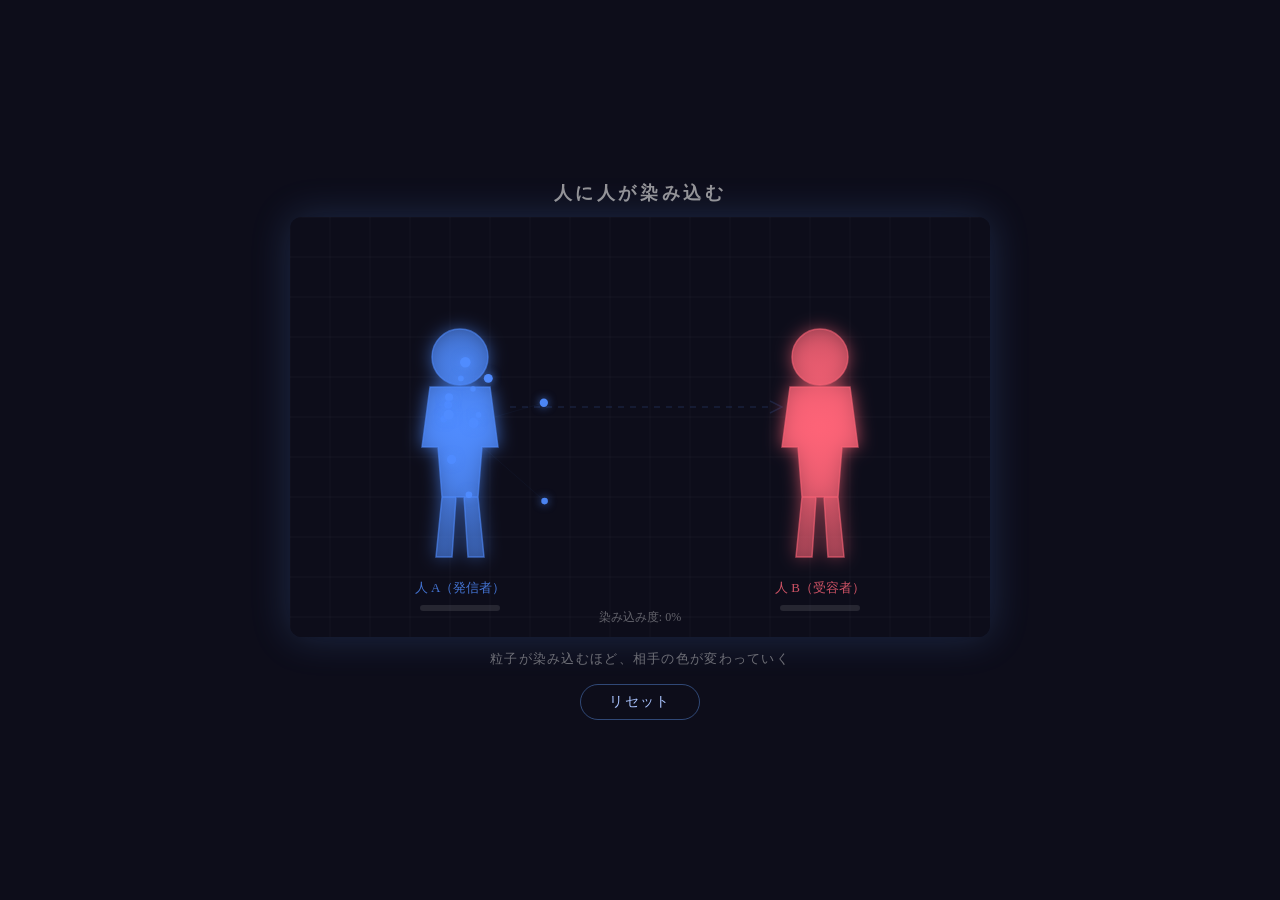
==== shimikomi/index.html @ 774cb687 "Add initial HTML structure and canvas for visualization" ====
<!DOCTYPE html>
<html lang="ja">
<head>
  <meta charset="UTF-8" />
  <meta name="viewport" content="width=device-width, initial-scale=1.0" />
  <title>人に人が染み込む / Human Seeping Into Human</title>
  <style>
    * { margin: 0; padding: 0; box-sizing: border-box; }
    body {
      background: #0d0d1a;
      display: flex;
      flex-direction: column;
      align-items: center;
      justify-content: center;
      min-height: 100vh;
      font-family: 'Segoe UI', sans-serif;
      color: #ccc;
    }
    h1 {
      font-size: 1.1rem;
      letter-spacing: 0.2em;
      margin-bottom: 12px;
      opacity: 0.7;
    }
    canvas {
      border-radius: 12px;
      box-shadow: 0 0 40px rgba(100, 160, 255, 0.2);
    }
    #info {
      margin-top: 14px;
      font-size: 0.8rem;
      opacity: 0.5;
      letter-spacing: 0.1em;
    }
    #resetBtn {
      margin-top: 16px;
      padding: 8px 28px;
      background: transparent;
      border: 1px solid rgba(100,160,255,0.4);
      color: #aac4ff;
      border-radius: 20px;
      cursor: pointer;
      font-size: 0.85rem;
      letter-spacing: 0.1em;
      transition: background 0.3s;
    }
    #resetBtn:hover { background: rgba(100,160,255,0.15); }
  </style>
</head>
<body>
  <h1>人に人が染み込む</h1>
  <canvas id="canvas"></canvas>
  <div id="info">粒子が染み込むほど、相手の色が変わっていく</div>
  <button id="resetBtn">リセット</button>

  <script>
    // =============================================
    // MIT License
    // Copyright (c) 2026 Human-Seeping Visualization
    // =============================================

    const canvas = document.getElementById('canvas');
    const ctx = canvas.getContext('2d');

    // ---- キャンバスサイズ ----
    const W = 700, H = 420;
    canvas.width = W;
    canvas.height = H;

    // ---- 色設定 ----
    const COLOR_A = { r: 80,  g: 140, b: 255 }; // 人Aの色（青）
    const COLOR_B = { r: 255, g: 100, b: 120 }; // 人Bの色（赤）

    // ---- 人物シルエット定義（SVGパスをCanvas描画用に変換） ----
    // 簡略化した人型を描く関数
    function drawHumanPath(ctx, cx, cy, scale) {
      ctx.save();
      ctx.translate(cx, cy);
      ctx.scale(scale, scale);
      // 頭
      ctx.beginPath();
      ctx.arc(0, -90, 28, 0, Math.PI * 2);
      ctx.closePath();
      // 胴体
      ctx.moveTo(-30, -60);
      ctx.lineTo(-38, 0);
      ctx.lineTo(-22, 0);
      ctx.lineTo(-18, 50);
      ctx.lineTo(18, 50);
      ctx.lineTo(22, 0);
      ctx.lineTo(38, 0);
      ctx.lineTo(30, -60);
      ctx.closePath();
      // 左足
      ctx.moveTo(-18, 50);
      ctx.lineTo(-24, 110);
      ctx.lineTo(-8, 110);
      ctx.lineTo(-4, 50);
      ctx.closePath();
      // 右足
      ctx.moveTo(4, 50);
      ctx.lineTo(8, 110);
      ctx.lineTo(24, 110);
      ctx.lineTo(18, 50);
      ctx.closePath();
      ctx.restore();
    }

    // ---- 人物オブジェクト ----
    const personA = { x: 170, y: 230, scale: 1.0, color: { ...COLOR_A }, infusion: 0 };
    const personB = { x: 530, y: 230, scale: 1.0, color: { ...COLOR_B }, infusion: 0 };

    // ---- パーティクル ----
    let particles = [];
    const MAX_PARTICLES = 180;
    let absorbedCount = 0;

    // パーティクル生成（人Aの輪郭付近からランダムに放出）
    function spawnParticle() {
      if (particles.length >= MAX_PARTICLES) return;
      // 人Aのシルエット内ランダム点（簡略：楕円近似）
      const angle = Math.random() * Math.PI * 2;
      const rx = 38 * personA.scale;
      const ry = 100 * personA.scale;
      const ox = Math.cos(angle) * rx * (0.3 + Math.random() * 0.7);
      const oy = Math.sin(angle) * ry * (0.3 + Math.random() * 0.7) - 20;

      particles.push({
        x: personA.x + ox,
        y: personA.y + oy,
        vx: 0,
        vy: 0,
        size: 2.5 + Math.random() * 3,
        alpha: 0.9 + Math.random() * 0.1,
        color: { ...personA.color },
        state: 'flying',   // 'flying' | 'seeping' | 'absorbed'
        seepProgress: 0,
        delay: Math.random() * 60,  // フレーム遅延
        wobble: Math.random() * Math.PI * 2,
        wobbleSpeed: 0.04 + Math.random() * 0.04,
        speed: 1.2 + Math.random() * 1.5,
      });
    }

    // ---- 人Bのシルエット内判定（簡略楕円） ----
    function isInsidePersonB(x, y) {
      const dx = x - personB.x;
      const dy = y - (personB.y - 20);
      return (dx * dx) / (42 * 42) + (dy * dy) / (105 * 105) < 1;
    }

    // ---- 色補間 ----
    function lerpColor(c1, c2, t) {
      return {
        r: Math.round(c1.r + (c2.r - c1.r) * t),
        g: Math.round(c1.g + (c2.g - c1.g) * t),
        b: Math.round(c1.b + (c2.b - c1.b) * t),
      };
    }

    function colorStr(c, a = 1) {
      return `rgba(${c.r},${c.g},${c.b},${a})`;
    }

    // ---- 人物描画 ----
    function drawPerson(person, label) {
      ctx.save();

      // グロー（染み込み度合いで強さ変化）
      const glowColor = colorStr(person.color, 0.25 + person.infusion * 0.3);
      ctx.shadowColor = colorStr(person.color, 1);
      ctx.shadowBlur = 18 + person.infusion * 20;

      // シルエット塗り
      const grad = ctx.createRadialGradient(
        person.x, person.y - 20, 5,
        person.x, person.y - 20, 110
      );
      grad.addColorStop(0, colorStr(person.color, 0.9));
      grad.addColorStop(1, colorStr(person.color, 0.5));

      ctx.fillStyle = grad;
      drawHumanPath(ctx, person.x, person.y, person.scale);
      ctx.fill();

      // 輪郭線
      ctx.shadowBlur = 0;
      ctx.strokeStyle = colorStr(person.color, 0.6);
      ctx.lineWidth = 1.5;
      drawHumanPath(ctx, person.x, person.y, person.scale);
      ctx.stroke();

      // ラベル
      ctx.shadowBlur = 0;
      ctx.fillStyle = colorStr(person.color, 0.8);
      ctx.font = '13px Segoe UI';
      ctx.textAlign = 'center';
      ctx.fillText(label, person.x, person.y + 145);

      // 染み込み度バー
      const barW = 80, barH = 6;
      const bx = person.x - barW / 2;
      const by = person.y + 158;
      ctx.fillStyle = 'rgba(255,255,255,0.1)';
      ctx.beginPath();
      ctx.roundRect(bx, by, barW, barH, 3);
      ctx.fill();
      ctx.fillStyle = colorStr(person.color, 0.8);
      ctx.beginPath();
      ctx.roundRect(bx, by, barW * person.infusion, barH, 3);
      ctx.fill();

      ctx.restore();
    }

    // ---- パーティクル描画 ----
    function drawParticles() {
      particles.forEach(p => {
        if (p.state === 'absorbed') return;
        ctx.save();
        ctx.globalAlpha = p.alpha;
        ctx.shadowColor = colorStr(p.color, 0.8);
        ctx.shadowBlur = 8;
        ctx.fillStyle = colorStr(p.color, 1);
        ctx.beginPath();
        ctx.arc(p.x, p.y, p.size, 0, Math.PI * 2);
        ctx.fill();
        ctx.restore();
      });
    }

    // ---- 接続線（人A → 粒子群の軌跡ヒント） ----
    function drawConnectionHint() {
      const flyingParticles = particles.filter(p => p.state === 'flying' && p.delay <= 0);
      if (flyingParticles.length === 0) return;
      ctx.save();
      ctx.strokeStyle = `rgba(${COLOR_A.r},${COLOR_A.g},${COLOR_A.b},0.04)`;
      ctx.lineWidth = 1;
      flyingParticles.forEach(p => {
        ctx.beginPath();
        ctx.moveTo(personA.x, personA.y - 20);
        ctx.lineTo(p.x, p.y);
        ctx.stroke();
      });
      ctx.restore();
    }

    // ---- 染み込みエフェクト（人Bの周囲に波紋） ----
    let ripples = [];
    function addRipple() {
      ripples.push({ x: personB.x, y: personB.y - 20, r: 10, alpha: 0.6 });
    }
    function updateDrawRipples() {
      ripples = ripples.filter(r => r.alpha > 0.01);
      ripples.forEach(r => {
        ctx.save();
        ctx.strokeStyle = colorStr(personA.color, r.alpha);
        ctx.lineWidth = 1.5;
        ctx.beginPath();
        ctx.ellipse(r.x, r.y, r.r * 0.4, r.r, 0, 0, Math.PI * 2);
        ctx.stroke();
        ctx.restore();
        r.r += 2.5;
        r.alpha *= 0.92;
      });
    }

    // ---- 背景グリッド（雰囲気演出） ----
    function drawBackground() {
      ctx.fillStyle = '#0d0d1a';
      ctx.fillRect(0, 0, W, H);

      // 薄いグリッド
      ctx.strokeStyle = 'rgba(255,255,255,0.03)';
      ctx.lineWidth = 1;
      for (let x = 0; x < W; x += 40) {
        ctx.beginPath(); ctx.moveTo(x, 0); ctx.lineTo(x, H); ctx.stroke();
      }
      for (let y = 0; y < H; y += 40) {
        ctx.beginPath(); ctx.moveTo(0, y); ctx.lineTo(W, y); ctx.stroke();
      }

      // 中央の矢印ヒント
      const midX = (personA.x + personB.x) / 2;
      ctx.save();
      ctx.globalAlpha = 0.15;
      ctx.strokeStyle = colorStr(COLOR_A, 1);
      ctx.lineWidth = 1.5;
      ctx.setLineDash([6, 6]);
      ctx.beginPath();
      ctx.moveTo(personA.x + 50, H / 2 - 20);
      ctx.lineTo(personB.x - 50, H / 2 - 20);
      ctx.stroke();
      // 矢頭
      ctx.setLineDash([]);
      ctx.beginPath();
      ctx.moveTo(personB.x - 50, H / 2 - 26);
      ctx.lineTo(personB.x - 38, H / 2 - 20);
      ctx.lineTo(personB.x - 50, H / 2 - 14);
      ctx.stroke();
      ctx.restore();
    }

    // ---- タイトル・進捗テキスト ----
    function drawUI() {
      const pct = Math.round(personB.infusion * 100);
      ctx.save();
      ctx.fillStyle = 'rgba(255,255,255,0.35)';
      ctx.font = '12px Segoe UI';
      ctx.textAlign = 'center';
      ctx.fillText(`染み込み度: ${pct}%`, W / 2, H - 16);
      ctx.restore();
    }

    // ---- メインループ ----
    let frame = 0;
    function update() {
      frame++;

      // パーティクル生成（一定間隔）
      if (frame % 4 === 0 && absorbedCount < MAX_PARTICLES) {
        spawnParticle();
      }

      particles.forEach(p => {
        if (p.delay > 0) { p.delay--; return; }
        if (p.state === 'absorbed') return;

        if (p.state === 'flying') {
          // 人Bへ向かうベクトル
          const tx = personB.x + (Math.random() - 0.5) * 30;
          const ty = (personB.y - 20) + (Math.random() - 0.5) * 80;
          const dx = tx - p.x;
          const dy = ty - p.y;
          const dist = Math.sqrt(dx * dx + dy * dy);

          // ふわふわ揺れ
          p.wobble += p.wobbleSpeed;
          const wobbleX = Math.sin(p.wobble) * 1.5;
          const wobbleY = Math.cos(p.wobble * 0.7) * 1.0;

          p.vx += (dx / dist) * 0.18 + wobbleX * 0.05;
          p.vy += (dy / dist) * 0.18 + wobbleY * 0.05;

          // 速度制限
          const speed = Math.sqrt(p.vx * p.vx + p.vy * p.vy);
          if (speed > p.speed) {
            p.vx = (p.vx / speed) * p.speed;
            p.vy = (p.vy / speed) * p.speed;
          }

          p.x += p.vx;
          p.y += p.vy;

          // 人Bに到達したら染み込み開始
          if (isInsidePersonB(p.x, p.y)) {
            p.state = 'seeping';
            addRipple();
          }
        }

        if (p.state === 'seeping') {
          // 人Bの中心に向かって収縮
          const cx = personB.x;
          const cy = personB.y - 20;
          p.x += (cx - p.x) * 0.08;
          p.y += (cy - p.y) * 0.08;
          p.size *= 0.93;
          p.alpha *= 0.95;
          p.seepProgress += 0.04;

          if (p.seepProgress >= 1 || p.size < 0.3) {
            p.state = 'absorbed';
            absorbedCount++;
            // 人Bの色を人Aの色に近づける
            const t = Math.min(absorbedCount / MAX_PARTICLES, 1);
            personB.color = lerpColor(COLOR_B, COLOR_A, t * 0.85);
            personB.infusion = t;
          }
        }
      });

      // 吸収済みパーティクルを定期的に除去
      if (frame % 120 === 0) {
        particles = particles.filter(p => p.state !== 'absorbed');
      }
    }

    function draw() {
      drawBackground();
      drawConnectionHint();
      updateDrawRipples();
      drawPerson(personA, '人 A（発信者）');
      drawPerson(personB, '人 B（受容者）');
      drawParticles();
      drawUI();
    }

    function loop() {
      update();
      draw();
      requestAnimationFrame(loop);
    }

    // ---- リセット ----
    document.getElementById('resetBtn').addEventListener('click', () => {
      particles = [];
      absorbedCount = 0;
      frame = 0;
      personB.color = { ...COLOR_B };
      personB.infusion = 0;
      ripples = [];
    });

    loop();
  </script>
</body>
</html>
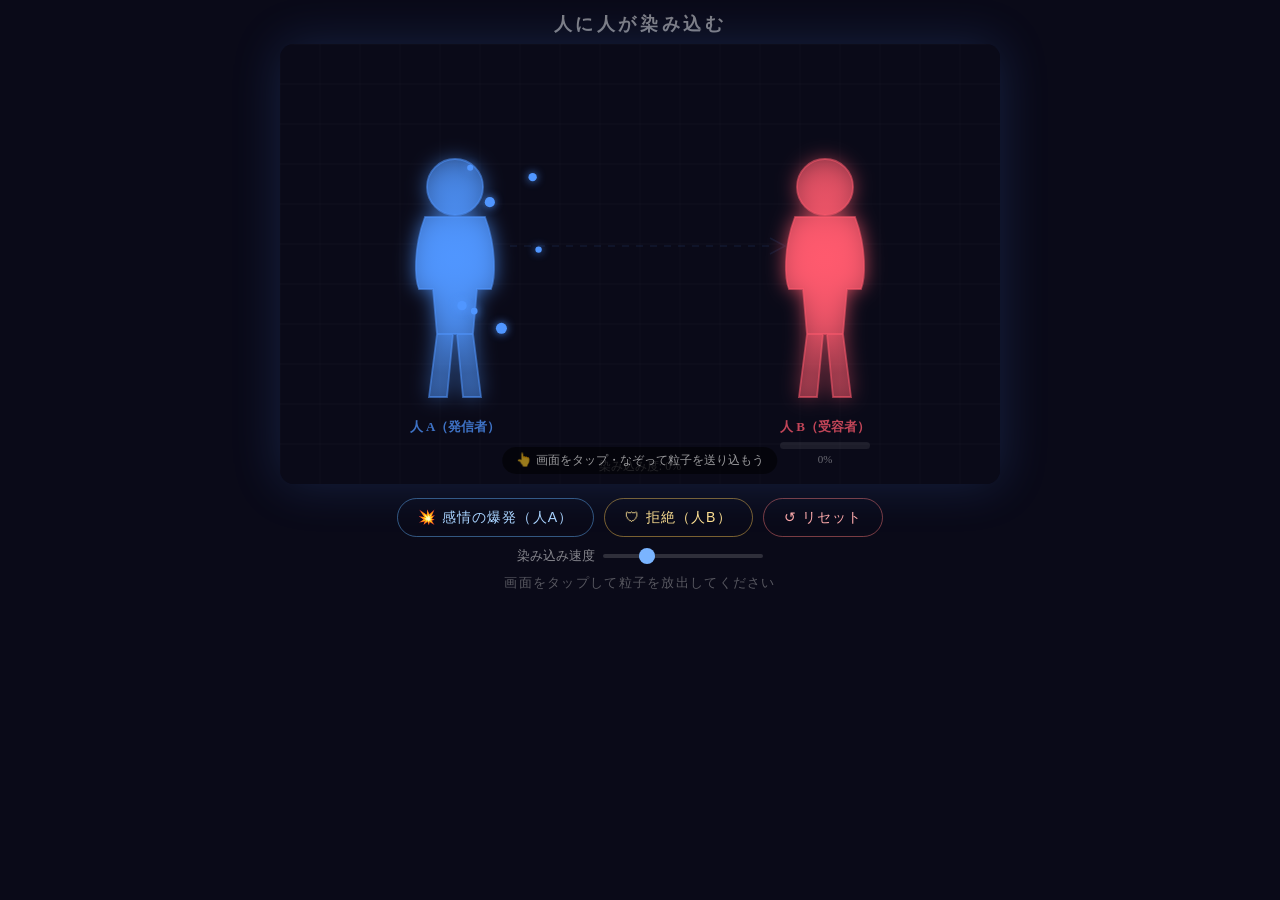
==== commit a76aadb6: "Update index.html" ====
--- a/shimikomi/index.html
+++ b/shimikomi/index.html
@@ -2,417 +2,752 @@
 <html lang="ja">
 <head>
   <meta charset="UTF-8" />
-  <meta name="viewport" content="width=device-width, initial-scale=1.0" />
-  <title>人に人が染み込む / Human Seeping Into Human</title>
+  <meta name="viewport" content="width=device-width, initial-scale=1.0, user-scalable=no" />
+  <title>人に人が染み込む / Human Seeping</title>
   <style>
-    * { margin: 0; padding: 0; box-sizing: border-box; }
+    *, *::before, *::after { margin: 0; padding: 0; box-sizing: border-box; }
+
     body {
-      background: #0d0d1a;
+      background: #0a0a18;
       display: flex;
       flex-direction: column;
       align-items: center;
+      justify-content: flex-start;
+      min-height: 100dvh;
+      font-family: 'Segoe UI', 'Helvetica Neue', sans-serif;
+      color: #ccc;
+      overflow-x: hidden;
+      padding: 12px 8px 24px;
+      touch-action: none;
+    }
+
+    h1 {
+      font-size: clamp(0.85rem, 3vw, 1.1rem);
+      letter-spacing: 0.2em;
+      margin-bottom: 8px;
+      opacity: 0.6;
+    }
+
+    #canvas-wrap {
+      position: relative;
+      width: 100%;
+      max-width: 720px;
+    }
+
+    canvas {
+      display: block;
+      width: 100%;
+      height: auto;
+      border-radius: 14px;
+      box-shadow: 0 0 50px rgba(80, 140, 255, 0.18);
+      cursor: crosshair;
+      touch-action: none;
+    }
+
+    /* ヒントオーバーレイ */
+    #hint {
+      position: absolute;
+      bottom: 10px;
+      left: 50%;
+      transform: translateX(-50%);
+      background: rgba(0,0,0,0.55);
+      color: rgba(255,255,255,0.6);
+      font-size: clamp(0.65rem, 2.2vw, 0.78rem);
+      padding: 5px 14px;
+      border-radius: 20px;
+      pointer-events: none;
+      white-space: nowrap;
+      transition: opacity 0.5s;
+    }
+
+    /* コントロールパネル */
+    #controls {
+      width: 100%;
+      max-width: 720px;
+      margin-top: 14px;
+      display: flex;
+      flex-wrap: wrap;
+      gap: 10px;
       justify-content: center;
-      min-height: 100vh;
-      font-family: 'Segoe UI', sans-serif;
-      color: #ccc;
-    }
-    h1 {
-      font-size: 1.1rem;
-      letter-spacing: 0.2em;
-      margin-bottom: 12px;
-      opacity: 0.7;
-    }
-    canvas {
-      border-radius: 12px;
-      box-shadow: 0 0 40px rgba(100, 160, 255, 0.2);
-    }
-    #info {
-      margin-top: 14px;
-      font-size: 0.8rem;
-      opacity: 0.5;
+      align-items: center;
+    }
+
+    .btn {
+      padding: 9px 20px;
+      background: transparent;
+      border-radius: 22px;
+      cursor: pointer;
+      font-size: clamp(0.75rem, 2.5vw, 0.88rem);
+      letter-spacing: 0.08em;
+      transition: background 0.25s, transform 0.1s;
+      user-select: none;
+      -webkit-tap-highlight-color: transparent;
+    }
+    .btn:active { transform: scale(0.95); }
+
+    #btnReset {
+      border: 1px solid rgba(255,120,120,0.45);
+      color: #ffaaaa;
+    }
+    #btnReset:hover { background: rgba(255,100,100,0.15); }
+
+    #btnBurst {
+      border: 1px solid rgba(100,180,255,0.45);
+      color: #aad4ff;
+    }
+    #btnBurst:hover { background: rgba(100,160,255,0.15); }
+
+    #btnRepel {
+      border: 1px solid rgba(255,200,80,0.45);
+      color: #ffe090;
+    }
+    #btnRepel:hover { background: rgba(255,200,80,0.12); }
+
+    /* 染み込み度スライダー */
+    .slider-wrap {
+      display: flex;
+      align-items: center;
+      gap: 8px;
+      font-size: clamp(0.72rem, 2.3vw, 0.82rem);
+      color: rgba(255,255,255,0.5);
+    }
+    input[type=range] {
+      -webkit-appearance: none;
+      width: clamp(100px, 28vw, 160px);
+      height: 4px;
+      border-radius: 2px;
+      background: rgba(255,255,255,0.15);
+      outline: none;
+    }
+    input[type=range]::-webkit-slider-thumb {
+      -webkit-appearance: none;
+      width: 16px; height: 16px;
+      border-radius: 50%;
+      background: #7ab4ff;
+      cursor: pointer;
+    }
+
+    #statusText {
+      margin-top: 10px;
+      font-size: clamp(0.7rem, 2.2vw, 0.8rem);
+      opacity: 0.4;
       letter-spacing: 0.1em;
-    }
-    #resetBtn {
-      margin-top: 16px;
-      padding: 8px 28px;
-      background: transparent;
-      border: 1px solid rgba(100,160,255,0.4);
-      color: #aac4ff;
-      border-radius: 20px;
-      cursor: pointer;
-      font-size: 0.85rem;
-      letter-spacing: 0.1em;
-      transition: background 0.3s;
-    }
-    #resetBtn:hover { background: rgba(100,160,255,0.15); }
+      min-height: 1.2em;
+    }
   </style>
 </head>
 <body>
-  <h1>人に人が染み込む</h1>
+
+<h1>人に人が染み込む</h1>
+
+<div id="canvas-wrap">
   <canvas id="canvas"></canvas>
-  <div id="info">粒子が染み込むほど、相手の色が変わっていく</div>
-  <button id="resetBtn">リセット</button>
-
-  <script>
-    // =============================================
-    // MIT License
-    // Copyright (c) 2026 Human-Seeping Visualization
-    // =============================================
-
-    const canvas = document.getElementById('canvas');
-    const ctx = canvas.getContext('2d');
-
-    // ---- キャンバスサイズ ----
-    const W = 700, H = 420;
-    canvas.width = W;
-    canvas.height = H;
-
-    // ---- 色設定 ----
-    const COLOR_A = { r: 80,  g: 140, b: 255 }; // 人Aの色（青）
-    const COLOR_B = { r: 255, g: 100, b: 120 }; // 人Bの色（赤）
-
-    // ---- 人物シルエット定義（SVGパスをCanvas描画用に変換） ----
-    // 簡略化した人型を描く関数
-    function drawHumanPath(ctx, cx, cy, scale) {
-      ctx.save();
-      ctx.translate(cx, cy);
-      ctx.scale(scale, scale);
-      // 頭
-      ctx.beginPath();
-      ctx.arc(0, -90, 28, 0, Math.PI * 2);
-      ctx.closePath();
-      // 胴体
-      ctx.moveTo(-30, -60);
-      ctx.lineTo(-38, 0);
-      ctx.lineTo(-22, 0);
-      ctx.lineTo(-18, 50);
-      ctx.lineTo(18, 50);
-      ctx.lineTo(22, 0);
-      ctx.lineTo(38, 0);
-      ctx.lineTo(30, -60);
-      ctx.closePath();
-      // 左足
-      ctx.moveTo(-18, 50);
-      ctx.lineTo(-24, 110);
-      ctx.lineTo(-8, 110);
-      ctx.lineTo(-4, 50);
-      ctx.closePath();
-      // 右足
-      ctx.moveTo(4, 50);
-      ctx.lineTo(8, 110);
-      ctx.lineTo(24, 110);
-      ctx.lineTo(18, 50);
-      ctx.closePath();
-      ctx.restore();
-    }
-
-    // ---- 人物オブジェクト ----
-    const personA = { x: 170, y: 230, scale: 1.0, color: { ...COLOR_A }, infusion: 0 };
-    const personB = { x: 530, y: 230, scale: 1.0, color: { ...COLOR_B }, infusion: 0 };
-
-    // ---- パーティクル ----
-    let particles = [];
-    const MAX_PARTICLES = 180;
-    let absorbedCount = 0;
-
-    // パーティクル生成（人Aの輪郭付近からランダムに放出）
-    function spawnParticle() {
-      if (particles.length >= MAX_PARTICLES) return;
-      // 人Aのシルエット内ランダム点（簡略：楕円近似）
-      const angle = Math.random() * Math.PI * 2;
-      const rx = 38 * personA.scale;
-      const ry = 100 * personA.scale;
-      const ox = Math.cos(angle) * rx * (0.3 + Math.random() * 0.7);
-      const oy = Math.sin(angle) * ry * (0.3 + Math.random() * 0.7) - 20;
-
-      particles.push({
-        x: personA.x + ox,
-        y: personA.y + oy,
-        vx: 0,
-        vy: 0,
-        size: 2.5 + Math.random() * 3,
-        alpha: 0.9 + Math.random() * 0.1,
-        color: { ...personA.color },
-        state: 'flying',   // 'flying' | 'seeping' | 'absorbed'
-        seepProgress: 0,
-        delay: Math.random() * 60,  // フレーム遅延
-        wobble: Math.random() * Math.PI * 2,
-        wobbleSpeed: 0.04 + Math.random() * 0.04,
-        speed: 1.2 + Math.random() * 1.5,
-      });
-    }
-
-    // ---- 人Bのシルエット内判定（簡略楕円） ----
-    function isInsidePersonB(x, y) {
-      const dx = x - personB.x;
-      const dy = y - (personB.y - 20);
-      return (dx * dx) / (42 * 42) + (dy * dy) / (105 * 105) < 1;
-    }
-
-    // ---- 色補間 ----
-    function lerpColor(c1, c2, t) {
-      return {
-        r: Math.round(c1.r + (c2.r - c1.r) * t),
-        g: Math.round(c1.g + (c2.g - c1.g) * t),
-        b: Math.round(c1.b + (c2.b - c1.b) * t),
-      };
-    }
-
-    function colorStr(c, a = 1) {
-      return `rgba(${c.r},${c.g},${c.b},${a})`;
-    }
-
-    // ---- 人物描画 ----
-    function drawPerson(person, label) {
-      ctx.save();
-
-      // グロー（染み込み度合いで強さ変化）
-      const glowColor = colorStr(person.color, 0.25 + person.infusion * 0.3);
-      ctx.shadowColor = colorStr(person.color, 1);
-      ctx.shadowBlur = 18 + person.infusion * 20;
-
-      // シルエット塗り
-      const grad = ctx.createRadialGradient(
-        person.x, person.y - 20, 5,
-        person.x, person.y - 20, 110
-      );
-      grad.addColorStop(0, colorStr(person.color, 0.9));
-      grad.addColorStop(1, colorStr(person.color, 0.5));
-
-      ctx.fillStyle = grad;
-      drawHumanPath(ctx, person.x, person.y, person.scale);
-      ctx.fill();
-
-      // 輪郭線
-      ctx.shadowBlur = 0;
-      ctx.strokeStyle = colorStr(person.color, 0.6);
-      ctx.lineWidth = 1.5;
-      drawHumanPath(ctx, person.x, person.y, person.scale);
-      ctx.stroke();
-
-      // ラベル
-      ctx.shadowBlur = 0;
-      ctx.fillStyle = colorStr(person.color, 0.8);
-      ctx.font = '13px Segoe UI';
-      ctx.textAlign = 'center';
-      ctx.fillText(label, person.x, person.y + 145);
-
-      // 染み込み度バー
-      const barW = 80, barH = 6;
-      const bx = person.x - barW / 2;
-      const by = person.y + 158;
-      ctx.fillStyle = 'rgba(255,255,255,0.1)';
-      ctx.beginPath();
-      ctx.roundRect(bx, by, barW, barH, 3);
-      ctx.fill();
-      ctx.fillStyle = colorStr(person.color, 0.8);
-      ctx.beginPath();
-      ctx.roundRect(bx, by, barW * person.infusion, barH, 3);
-      ctx.fill();
-
-      ctx.restore();
-    }
-
-    // ---- パーティクル描画 ----
-    function drawParticles() {
-      particles.forEach(p => {
-        if (p.state === 'absorbed') return;
-        ctx.save();
-        ctx.globalAlpha = p.alpha;
-        ctx.shadowColor = colorStr(p.color, 0.8);
-        ctx.shadowBlur = 8;
-        ctx.fillStyle = colorStr(p.color, 1);
-        ctx.beginPath();
-        ctx.arc(p.x, p.y, p.size, 0, Math.PI * 2);
-        ctx.fill();
-        ctx.restore();
-      });
-    }
-
-    // ---- 接続線（人A → 粒子群の軌跡ヒント） ----
-    function drawConnectionHint() {
-      const flyingParticles = particles.filter(p => p.state === 'flying' && p.delay <= 0);
-      if (flyingParticles.length === 0) return;
-      ctx.save();
-      ctx.strokeStyle = `rgba(${COLOR_A.r},${COLOR_A.g},${COLOR_A.b},0.04)`;
-      ctx.lineWidth = 1;
-      flyingParticles.forEach(p => {
-        ctx.beginPath();
-        ctx.moveTo(personA.x, personA.y - 20);
-        ctx.lineTo(p.x, p.y);
-        ctx.stroke();
-      });
-      ctx.restore();
-    }
-
-    // ---- 染み込みエフェクト（人Bの周囲に波紋） ----
-    let ripples = [];
-    function addRipple() {
-      ripples.push({ x: personB.x, y: personB.y - 20, r: 10, alpha: 0.6 });
-    }
-    function updateDrawRipples() {
-      ripples = ripples.filter(r => r.alpha > 0.01);
-      ripples.forEach(r => {
-        ctx.save();
-        ctx.strokeStyle = colorStr(personA.color, r.alpha);
-        ctx.lineWidth = 1.5;
-        ctx.beginPath();
-        ctx.ellipse(r.x, r.y, r.r * 0.4, r.r, 0, 0, Math.PI * 2);
-        ctx.stroke();
-        ctx.restore();
-        r.r += 2.5;
-        r.alpha *= 0.92;
-      });
-    }
-
-    // ---- 背景グリッド（雰囲気演出） ----
-    function drawBackground() {
-      ctx.fillStyle = '#0d0d1a';
-      ctx.fillRect(0, 0, W, H);
-
-      // 薄いグリッド
-      ctx.strokeStyle = 'rgba(255,255,255,0.03)';
-      ctx.lineWidth = 1;
-      for (let x = 0; x < W; x += 40) {
-        ctx.beginPath(); ctx.moveTo(x, 0); ctx.lineTo(x, H); ctx.stroke();
+  <div id="hint">👆 画面をタップ・なぞって粒子を送り込もう</div>
+</div>
+
+<div id="controls">
+  <button class="btn" id="btnBurst">💥 感情の爆発（人A）</button>
+  <button class="btn" id="btnRepel">🛡 拒絶（人B）</button>
+  <button class="btn" id="btnReset">↺ リセット</button>
+  <div class="slider-wrap">
+    <span>染み込み速度</span>
+    <input type="range" id="speedSlider" min="1" max="5" value="2" step="0.5" />
+  </div>
+</div>
+
+<div id="statusText" id="statusText">画面をタップして粒子を放出してください</div>
+
+<script>
+// =============================================
+// MIT License
+// Copyright (c) 2026 Human-Seeping Visualization
+// =============================================
+
+const canvas  = document.getElementById('canvas');
+const ctx     = canvas.getContext('2d');
+const hint    = document.getElementById('hint');
+const statusEl = document.getElementById('statusText');
+
+// ---- 論理サイズ（内部解像度） ----
+const LW = 720, LH = 440;
+canvas.width  = LW;
+canvas.height = LH;
+
+// ---- 色 ----
+const COL_A = { r: 80,  g: 150, b: 255 };
+const COL_B = { r: 255, g: 90,  b: 110 };
+
+// ---- 人物 ----
+const personA = { x: 175, y: 235, color: { ...COL_A }, infusion: 0 };
+const personB = { x: 545, y: 235, color: { ...COL_B }, infusion: 0, repelling: 0 };
+
+// ---- パーティクル ----
+let particles = [];
+let absorbedTotal = 0;
+const MAX_ABSORB = 220;
+
+// ---- 状態 ----
+let speedMult = 2;
+let isPointerDown = false;
+let lastPointerPos = null;
+let ripples = [];
+let repelParticles = [];
+let hintTimer = null;
+
+// =============================================
+// ユーティリティ
+// =============================================
+function lerpColor(c1, c2, t) {
+  t = Math.max(0, Math.min(1, t));
+  return {
+    r: Math.round(c1.r + (c2.r - c1.r) * t),
+    g: Math.round(c1.g + (c2.g - c1.g) * t),
+    b: Math.round(c1.b + (c2.b - c1.b) * t),
+  };
+}
+function cs(c, a = 1) {
+  return `rgba(${c.r},${c.g},${c.b},${a})`;
+}
+function dist(x1, y1, x2, y2) {
+  const dx = x2 - x1, dy = y2 - y1;
+  return Math.sqrt(dx * dx + dy * dy);
+}
+
+// ---- キャンバス座標変換（レスポンシブ対応） ----
+function toLogical(clientX, clientY) {
+  const rect  = canvas.getBoundingClientRect();
+  const scaleX = LW / rect.width;
+  const scaleY = LH / rect.height;
+  return {
+    x: (clientX - rect.left) * scaleX,
+    y: (clientY - rect.top)  * scaleY,
+  };
+}
+
+// =============================================
+// 人型パス描画
+// =============================================
+function buildHumanPath(cx, cy, sc = 1) {
+  ctx.save();
+  ctx.translate(cx, cy);
+  ctx.scale(sc, sc);
+  ctx.beginPath();
+  // 頭
+  ctx.arc(0, -92, 28, 0, Math.PI * 2);
+  // 胴体
+  ctx.moveTo(-30, -62);
+  ctx.bezierCurveTo(-42, -30, -40, 0, -36, 10);
+  ctx.lineTo(-22, 10);
+  ctx.lineTo(-18, 55);
+  ctx.lineTo(18, 55);
+  ctx.lineTo(22, 10);
+  ctx.lineTo(36, 10);
+  ctx.bezierCurveTo(40, 0, 42, -30, 30, -62);
+  ctx.closePath();
+  // 左足
+  ctx.moveTo(-18, 55);
+  ctx.lineTo(-26, 118);
+  ctx.lineTo(-8,  118);
+  ctx.lineTo(-2,  55);
+  ctx.closePath();
+  // 右足
+  ctx.moveTo(2,  55);
+  ctx.lineTo(8,  118);
+  ctx.lineTo(26, 118);
+  ctx.lineTo(18, 55);
+  ctx.closePath();
+  ctx.restore();
+}
+
+// ---- 人Bシルエット内判定 ----
+function insideB(x, y) {
+  const dx = x - personB.x;
+  const dy = y - (personB.y - 20);
+  return (dx * dx) / (44 * 44) + (dy * dy) / (108 * 108) < 1;
+}
+// ---- 人Aシルエット内判定 ----
+function insideA(x, y) {
+  const dx = x - personA.x;
+  const dy = y - (personA.y - 20);
+  return (dx * dx) / (44 * 44) + (dy * dy) / (108 * 108) < 1;
+}
+
+// =============================================
+// パーティクル生成
+// =============================================
+function spawnParticle(fromX, fromY, options = {}) {
+  const jitter = options.jitter ?? 18;
+  particles.push({
+    x:    fromX + (Math.random() - 0.5) * jitter,
+    y:    fromY + (Math.random() - 0.5) * jitter,
+    vx:   (Math.random() - 0.5) * 1.2,
+    vy:   (Math.random() - 0.5) * 1.2,
+    size: options.size ?? (2.5 + Math.random() * 3),
+    alpha: 1,
+    color: { ...personA.color },
+    state: 'flying',
+    seepProgress: 0,
+    wobble: Math.random() * Math.PI * 2,
+    wobbleSpeed: 0.03 + Math.random() * 0.04,
+    speed: (options.speed ?? (1.4 + Math.random() * 1.4)) * (speedMult / 2),
+    delay: options.delay ?? 0,
+    targetJitterX: (Math.random() - 0.5) * 50,
+    targetJitterY: (Math.random() - 0.5) * 90,
+  });
+}
+
+// 人Aシルエット内ランダム点から生成
+function spawnFromA(count = 1, options = {}) {
+  for (let i = 0; i < count; i++) {
+    const angle = Math.random() * Math.PI * 2;
+    const rx = 36, ry = 100;
+    const ox = Math.cos(angle) * rx * Math.random();
+    const oy = Math.sin(angle) * ry * Math.random() - 20;
+    spawnParticle(personA.x + ox, personA.y + oy, {
+      ...options,
+      delay: options.delay ?? Math.floor(Math.random() * 30),
+    });
+  }
+}
+
+// 任意座標から生成（タップ・ドラッグ）
+function spawnFromPoint(lx, ly) {
+  spawnParticle(lx, ly, { jitter: 10, speed: 2.0 + Math.random(), delay: 0 });
+}
+
+// =============================================
+// 波紋・拒絶エフェクト
+// =============================================
+function addRipple(x, y, color) {
+  ripples.push({ x, y, r: 8, alpha: 0.7, color });
+}
+
+function triggerRepel() {
+  if (personB.repelling > 0) return;
+  personB.repelling = 60;
+
+  // 染み込み済み粒子を弾き返す演出
+  const repelCount = Math.floor(absorbedTotal * 0.25);
+  for (let i = 0; i < repelCount; i++) {
+    const angle = Math.random() * Math.PI * 2;
+    const r = Math.random() * 40;
+    repelParticles.push({
+      x: personB.x + Math.cos(angle) * r,
+      y: (personB.y - 20) + Math.sin(angle) * r * 0.8,
+      vx: Math.cos(angle) * (3 + Math.random() * 3),
+      vy: Math.sin(angle) * (3 + Math.random() * 3) - 2,
+      size: 2 + Math.random() * 2.5,
+      alpha: 0.9,
+      color: { ...personB.color },
+    });
+  }
+
+  // 染み込み度を少し戻す
+  const rollback = Math.min(personB.infusion, 0.18);
+  personB.infusion = Math.max(0, personB.infusion - rollback);
+  absorbedTotal = Math.floor(absorbedTotal * (1 - rollback));
+  personB.color = lerpColor(COL_B, COL_A, personB.infusion * 0.85);
+
+  updateStatus('🛡 拒絶！ 染み込みが少し戻った...');
+  addRipple(personB.x, personB.y - 20, COL_B);
+}
+
+// =============================================
+// 更新処理
+// =============================================
+let frame = 0;
+
+function updateParticles() {
+  const sp = speedMult / 2;
+
+  particles.forEach(p => {
+    if (p.delay > 0) { p.delay--; return; }
+    if (p.state === 'absorbed') return;
+
+    if (p.state === 'flying') {
+      const tx = personB.x + p.targetJitterX;
+      const ty = (personB.y - 20) + p.targetJitterY;
+      const dx = tx - p.x, dy = ty - p.y;
+      const d  = Math.sqrt(dx * dx + dy * dy) || 1;
+
+      p.wobble += p.wobbleSpeed;
+      const wx = Math.sin(p.wobble) * 1.8;
+      const wy = Math.cos(p.wobble * 0.7) * 1.2;
+
+      p.vx += (dx / d) * 0.22 * sp + wx * 0.04;
+      p.vy += (dy / d) * 0.22 * sp + wy * 0.04;
+
+      const spd = Math.sqrt(p.vx * p.vx + p.vy * p.vy);
+      if (spd > p.speed * sp) {
+        p.vx = (p.vx / spd) * p.speed * sp;
+        p.vy = (p.vy / spd) * p.speed * sp;
       }
-      for (let y = 0; y < H; y += 40) {
-        ctx.beginPath(); ctx.moveTo(0, y); ctx.lineTo(W, y); ctx.stroke();
+
+      p.x += p.vx;
+      p.y += p.vy;
+
+      // 拒絶中は人Bに近づけない
+      if (personB.repelling > 0) {
+        const d2 = dist(p.x, p.y, personB.x, personB.y - 20);
+        if (d2 < 60) {
+          const ax = (p.x - personB.x) / d2;
+          const ay = (p.y - (personB.y - 20)) / d2;
+          p.vx += ax * 2.5;
+          p.vy += ay * 2.5;
+        }
+      } else if (insideB(p.x, p.y)) {
+        p.state = 'seeping';
+        addRipple(p.x, p.y, personA.color);
       }
-
-      // 中央の矢印ヒント
-      const midX = (personA.x + personB.x) / 2;
-      ctx.save();
-      ctx.globalAlpha = 0.15;
-      ctx.strokeStyle = colorStr(COLOR_A, 1);
-      ctx.lineWidth = 1.5;
-      ctx.setLineDash([6, 6]);
-      ctx.beginPath();
-      ctx.moveTo(personA.x + 50, H / 2 - 20);
-      ctx.lineTo(personB.x - 50, H / 2 - 20);
-      ctx.stroke();
-      // 矢頭
-      ctx.setLineDash([]);
-      ctx.beginPath();
-      ctx.moveTo(personB.x - 50, H / 2 - 26);
-      ctx.lineTo(personB.x - 38, H / 2 - 20);
-      ctx.lineTo(personB.x - 50, H / 2 - 14);
-      ctx.stroke();
-      ctx.restore();
-    }
-
-    // ---- タイトル・進捗テキスト ----
-    function drawUI() {
-      const pct = Math.round(personB.infusion * 100);
-      ctx.save();
-      ctx.fillStyle = 'rgba(255,255,255,0.35)';
-      ctx.font = '12px Segoe UI';
-      ctx.textAlign = 'center';
-      ctx.fillText(`染み込み度: ${pct}%`, W / 2, H - 16);
-      ctx.restore();
-    }
-
-    // ---- メインループ ----
-    let frame = 0;
-    function update() {
-      frame++;
-
-      // パーティクル生成（一定間隔）
-      if (frame % 4 === 0 && absorbedCount < MAX_PARTICLES) {
-        spawnParticle();
+    }
+
+    if (p.state === 'seeping') {
+      const cx = personB.x, cy = personB.y - 20;
+      p.x += (cx - p.x) * 0.09 * sp;
+      p.y += (cy - p.y) * 0.09 * sp;
+      p.size  *= 0.92;
+      p.alpha *= 0.94;
+      p.seepProgress += 0.05 * sp;
+
+      if (p.seepProgress >= 1 || p.size < 0.25) {
+        p.state = 'absorbed';
+        absorbedTotal = Math.min(absorbedTotal + 1, MAX_ABSORB);
+        const t = absorbedTotal / MAX_ABSORB;
+        personB.infusion = t;
+        personB.color = lerpColor(COL_B, COL_A, t * 0.85);
+        if (absorbedTotal >= MAX_ABSORB) updateStatus('✨ 完全に染み込んだ...');
       }
-
-      particles.forEach(p => {
-        if (p.delay > 0) { p.delay--; return; }
-        if (p.state === 'absorbed') return;
-
-        if (p.state === 'flying') {
-          // 人Bへ向かうベクトル
-          const tx = personB.x + (Math.random() - 0.5) * 30;
-          const ty = (personB.y - 20) + (Math.random() - 0.5) * 80;
-          const dx = tx - p.x;
-          const dy = ty - p.y;
-          const dist = Math.sqrt(dx * dx + dy * dy);
-
-          // ふわふわ揺れ
-          p.wobble += p.wobbleSpeed;
-          const wobbleX = Math.sin(p.wobble) * 1.5;
-          const wobbleY = Math.cos(p.wobble * 0.7) * 1.0;
-
-          p.vx += (dx / dist) * 0.18 + wobbleX * 0.05;
-          p.vy += (dy / dist) * 0.18 + wobbleY * 0.05;
-
-          // 速度制限
-          const speed = Math.sqrt(p.vx * p.vx + p.vy * p.vy);
-          if (speed > p.speed) {
-            p.vx = (p.vx / speed) * p.speed;
-            p.vy = (p.vy / speed) * p.speed;
-          }
-
-          p.x += p.vx;
-          p.y += p.vy;
-
-          // 人Bに到達したら染み込み開始
-          if (isInsidePersonB(p.x, p.y)) {
-            p.state = 'seeping';
-            addRipple();
-          }
-        }
-
-        if (p.state === 'seeping') {
-          // 人Bの中心に向かって収縮
-          const cx = personB.x;
-          const cy = personB.y - 20;
-          p.x += (cx - p.x) * 0.08;
-          p.y += (cy - p.y) * 0.08;
-          p.size *= 0.93;
-          p.alpha *= 0.95;
-          p.seepProgress += 0.04;
-
-          if (p.seepProgress >= 1 || p.size < 0.3) {
-            p.state = 'absorbed';
-            absorbedCount++;
-            // 人Bの色を人Aの色に近づける
-            const t = Math.min(absorbedCount / MAX_PARTICLES, 1);
-            personB.color = lerpColor(COLOR_B, COLOR_A, t * 0.85);
-            personB.infusion = t;
-          }
-        }
-      });
-
-      // 吸収済みパーティクルを定期的に除去
-      if (frame % 120 === 0) {
-        particles = particles.filter(p => p.state !== 'absorbed');
-      }
-    }
-
-    function draw() {
-      drawBackground();
-      drawConnectionHint();
-      updateDrawRipples();
-      drawPerson(personA, '人 A（発信者）');
-      drawPerson(personB, '人 B（受容者）');
-      drawParticles();
-      drawUI();
-    }
-
-    function loop() {
-      update();
-      draw();
-      requestAnimationFrame(loop);
-    }
-
-    // ---- リセット ----
-    document.getElementById('resetBtn').addEventListener('click', () => {
-      particles = [];
-      absorbedCount = 0;
-      frame = 0;
-      personB.color = { ...COLOR_B };
-      personB.infusion = 0;
-      ripples = [];
-    });
-
-    loop();
-  </script>
+    }
+  });
+
+  // 拒絶パーティクル更新
+  repelParticles = repelParticles.filter(p => p.alpha > 0.02);
+  repelParticles.forEach(p => {
+    p.x += p.vx;
+    p.y += p.vy;
+    p.vy += 0.12;
+    p.alpha *= 0.93;
+    p.size  *= 0.97;
+  });
+
+  // 波紋更新
+  ripples = ripples.filter(r => r.alpha > 0.01);
+  ripples.forEach(r => {
+    r.r     += 2.8;
+    r.alpha *= 0.91;
+  });
+
+  // 拒絶カウントダウン
+  if (personB.repelling > 0) personB.repelling--;
+
+  // 自動生成（間引き）
+  if (frame % 6 === 0 && absorbedTotal < MAX_ABSORB) {
+    spawnFromA(1, { delay: 0 });
+  }
+
+  // 不要パーティクル除去
+  if (frame % 180 === 0) {
+    particles = particles.filter(p => p.state !== 'absorbed');
+  }
+}
+
+// =============================================
+// 描画処理
+// =============================================
+function drawBG() {
+  ctx.fillStyle = '#0a0a18';
+  ctx.fillRect(0, 0, LW, LH);
+
+  // グリッド
+  ctx.strokeStyle = 'rgba(255,255,255,0.025)';
+  ctx.lineWidth = 1;
+  for (let x = 0; x < LW; x += 40) {
+    ctx.beginPath(); ctx.moveTo(x, 0); ctx.lineTo(x, LH); ctx.stroke();
+  }
+  for (let y = 0; y < LH; y += 40) {
+    ctx.beginPath(); ctx.moveTo(0, y); ctx.lineTo(LW, y); ctx.stroke();
+  }
+
+  // 中央の流れ矢印
+  ctx.save();
+  ctx.globalAlpha = 0.1;
+  ctx.strokeStyle = cs(COL_A);
+  ctx.lineWidth = 1.5;
+  ctx.setLineDash([7, 7]);
+  ctx.beginPath();
+  ctx.moveTo(personA.x + 55, LH / 2 - 18);
+  ctx.lineTo(personB.x - 55, LH / 2 - 18);
+  ctx.stroke();
+  ctx.setLineDash([]);
+  ctx.beginPath();
+  ctx.moveTo(personB.x - 55, LH / 2 - 26);
+  ctx.lineTo(personB.x - 40, LH / 2 - 18);
+  ctx.lineTo(personB.x - 55, LH / 2 - 10);
+  ctx.stroke();
+  ctx.restore();
+}
+
+function drawPerson(person, label, isB = false) {
+  ctx.save();
+
+  // 拒絶中の震え
+  let ox = 0;
+  if (isB && person.repelling > 0) {
+    ox = (Math.random() - 0.5) * 5 * (person.repelling / 60);
+  }
+
+  // グロー
+  ctx.shadowColor = cs(person.color, 1);
+  ctx.shadowBlur  = 20 + person.infusion * 25;
+
+  // グラデーション塗り
+  const grad = ctx.createRadialGradient(
+    person.x + ox, person.y - 20, 4,
+    person.x + ox, person.y - 20, 115
+  );
+  grad.addColorStop(0, cs(person.color, 0.95));
+  grad.addColorStop(1, cs(person.color, 0.45));
+  ctx.fillStyle = grad;
+  buildHumanPath(person.x + ox, person.y, 1);
+  ctx.fill();
+
+  // 輪郭
+  ctx.shadowBlur = 0;
+  ctx.strokeStyle = cs(person.color, 0.55);
+  ctx.lineWidth = 1.8;
+  buildHumanPath(person.x + ox, person.y, 1);
+  ctx.stroke();
+
+  // 拒絶シールド
+  if (isB && person.repelling > 0) {
+    const prog = person.repelling / 60;
+    ctx.strokeStyle = cs(COL_B, prog * 0.8);
+    ctx.lineWidth = 3;
+    ctx.shadowColor = cs(COL_B, prog);
+    ctx.shadowBlur = 20;
+    ctx.beginPath();
+    ctx.ellipse(person.x, person.y - 20, 55, 115, 0, 0, Math.PI * 2);
+    ctx.stroke();
+  }
+
+  // ラベル
+  ctx.shadowBlur = 0;
+  ctx.fillStyle = cs(person.color, 0.75);
+  ctx.font = 'bold 13px Segoe UI';
+  ctx.textAlign = 'center';
+  ctx.fillText(label, person.x, person.y + 152);
+
+  // 染み込みバー（人Bのみ）
+  if (isB) {
+    const bw = 90, bh = 7;
+    const bx = person.x - bw / 2;
+    const by = person.y + 163;
+    ctx.fillStyle = 'rgba(255,255,255,0.08)';
+    ctx.beginPath();
+    ctx.roundRect(bx, by, bw, bh, 4);
+    ctx.fill();
+    const barColor = lerpColor(COL_B, COL_A, person.infusion);
+    ctx.fillStyle = cs(barColor, 0.9);
+    ctx.beginPath();
+    ctx.roundRect(bx, by, bw * person.infusion, bh, 4);
+    ctx.fill();
+    ctx.fillStyle = 'rgba(255,255,255,0.4)';
+    ctx.font = '11px Segoe UI';
+    ctx.fillText(`${Math.round(person.infusion * 100)}%`, person.x, by + bh + 14);
+  }
+
+  ctx.restore();
+}
+
+function drawParticles() {
+  // 通常パーティクル
+  particles.forEach(p => {
+    if (p.state === 'absorbed' || p.delay > 0) return;
+    ctx.save();
+    ctx.globalAlpha = p.alpha;
+    ctx.shadowColor = cs(p.color, 0.9);
+    ctx.shadowBlur  = 9;
+    ctx.fillStyle   = cs(p.color, 1);
+    ctx.beginPath();
+    ctx.arc(p.x, p.y, p.size, 0, Math.PI * 2);
+    ctx.fill();
+    ctx.restore();
+  });
+
+  // 拒絶パーティクル
+  repelParticles.forEach(p => {
+    ctx.save();
+    ctx.globalAlpha = p.alpha;
+    ctx.shadowColor = cs(p.color, 0.8);
+    ctx.shadowBlur  = 7;
+    ctx.fillStyle   = cs(p.color, 1);
+    ctx.beginPath();
+    ctx.arc(p.x, p.y, p.size, 0, Math.PI * 2);
+    ctx.fill();
+    ctx.restore();
+  });
+}
+
+function drawRipples() {
+  ripples.forEach(r => {
+    ctx.save();
+    ctx.strokeStyle = cs(r.color, r.alpha);
+    ctx.lineWidth = 1.5;
+    ctx.beginPath();
+    ctx.ellipse(r.x, r.y, r.r * 0.38, r.r, 0, 0, Math.PI * 2);
+    ctx.stroke();
+    ctx.restore();
+  });
+}
+
+function drawPointerTrail() {
+  if (!lastPointerPos) return;
+  ctx.save();
+  ctx.globalAlpha = 0.25;
+  ctx.fillStyle = cs(COL_A, 1);
+  ctx.shadowColor = cs(COL_A, 1);
+  ctx.shadowBlur = 12;
+  ctx.beginPath();
+  ctx.arc(lastPointerPos.x, lastPointerPos.y, 5, 0, Math.PI * 2);
+  ctx.fill();
+  ctx.restore();
+}
+
+function drawUI() {
+  // 染み込み度テキスト（中央下）
+  ctx.save();
+  ctx.fillStyle = 'rgba(255,255,255,0.28)';
+  ctx.font = '12px Segoe UI';
+  ctx.textAlign = 'center';
+  const pct = Math.round(personB.infusion * 100);
+  ctx.fillText(`染み込み度: ${pct}%`, LW / 2, LH - 14);
+  ctx.restore();
+}
+
+// =============================================
+// メインループ
+// =============================================
+function loop() {
+  frame++;
+  updateParticles();
+  drawBG();
+  drawRipples();
+  drawPointerTrail();
+  drawPerson(personA, '人 A（発信者）', false);
+  drawPerson(personB, '人 B（受容者）', true);
+  drawParticles();
+  drawUI();
+  requestAnimationFrame(loop);
+}
+
+// =============================================
+// ステータステキスト
+// =============================================
+let statusTimeout;
+function updateStatus(msg) {
+  statusEl.textContent = msg;
+  clearTimeout(statusTimeout);
+  statusTimeout = setTimeout(() => {
+    statusEl.textContent = '';
+  }, 3000);
+}
+
+// =============================================
+// ポインターイベント（マウス + タッチ統合）
+// =============================================
+function handlePointerDown(e) {
+  e.preventDefault();
+  isPointerDown = true;
+  const touch = e.touches ? e.touches[0] : e;
+  const pos = toLogical(touch.clientX, touch.clientY);
+  lastPointerPos = pos;
+
+  // 人Aタップ → 感情の爆発
+  if (insideA(pos.x, pos.y)) {
+    spawnFromA(35, { speed: 2.5, jitter: 30, delay: 0 });
+    addRipple(personA.x, personA.y - 20, COL_A);
+    updateStatus('💥 感情が爆発した！');
+    return;
+  }
+
+  // 人Bタップ → 拒絶
+  if (insideB(pos.x, pos.y)) {
+    triggerRepel();
+    return;
+  }
+
+  // それ以外 → その場から粒子放出
+  for (let i = 0; i < 5; i++) spawnFromPoint(pos.x, pos.y);
+  updateStatus('✨ 粒子を送り込んだ');
+
+  // ヒントを隠す
+  hint.style.opacity = '0';
+}
+
+function handlePointerMove(e) {
+  e.preventDefault();
+  if (!isPointerDown) return;
+  const touch = e.touches ? e.touches[0] : e;
+  const pos = toLogical(touch.clientX, touch.clientY);
+  lastPointerPos = pos;
+
+  // ドラッグ中は連続生成（人物シルエット外のみ）
+  if (!insideA(pos.x, pos.y) && !insideB(pos.x, pos.y)) {
+    if (frame % 2 === 0) {
+      for (let i = 0; i < 3; i++) spawnFromPoint(pos.x, pos.y);
+    }
+  }
+}
+
+function handlePointerUp(e) {
+  e.preventDefault();
+  isPointerDown = false;
+  lastPointerPos = null;
+}
+
+canvas.addEventListener('mousedown',  handlePointerDown, { passive: false });
+canvas.addEventListener('mousemove',  handlePointerMove, { passive: false });
+canvas.addEventListener('mouseup',    handlePointerUp,   { passive: false });
+canvas.addEventListener('mouseleave', handlePointerUp,   { passive: false });
+canvas.addEventListener('touchstart', handlePointerDown, { passive: false });
+canvas.addEventListener('touchmove',  handlePointerMove, { passive: false });
+canvas.addEventListener('touchend',   handlePointerUp,   { passive: false });
+
+// =============================================
+// ボタン
+// =============================================
+document.getElementById('btnBurst').addEventListener('click', () => {
+  spawnFromA(50, { speed: 3, jitter: 35, delay: 0 });
+  addRipple(personA.x, personA.y - 20, COL_A);
+  updateStatus('💥 感情の爆発！大量の粒子が放出された');
+});
+
+document.getElementById('btnRepel').addEventListener('click', () => {
+  triggerRepel();
+});
+
+document.getElementById('btnReset').addEventListener('click', () => {
+  particles = [];
+  repelParticles = [];
+  ripples = [];
+  absorbedTotal = 0;
+  frame = 0;
+  personB.color    = { ...COL_B };
+  personB.infusion = 0;
+  personB.repelling = 0;
+  hint.style.opacity = '1';
+  updateStatus('↺ リセットしました');
+});
+
+document.getElementById('speedSlider').addEventListener('input', e => {
+  speedMult = parseFloat(e.target.value);
+  updateStatus(`速度: ${speedMult.toFixed(1)}x`);
+});
+
+// =============================================
+// 起動
+// =============================================
+loop();
+</script>
 </body>
 </html>
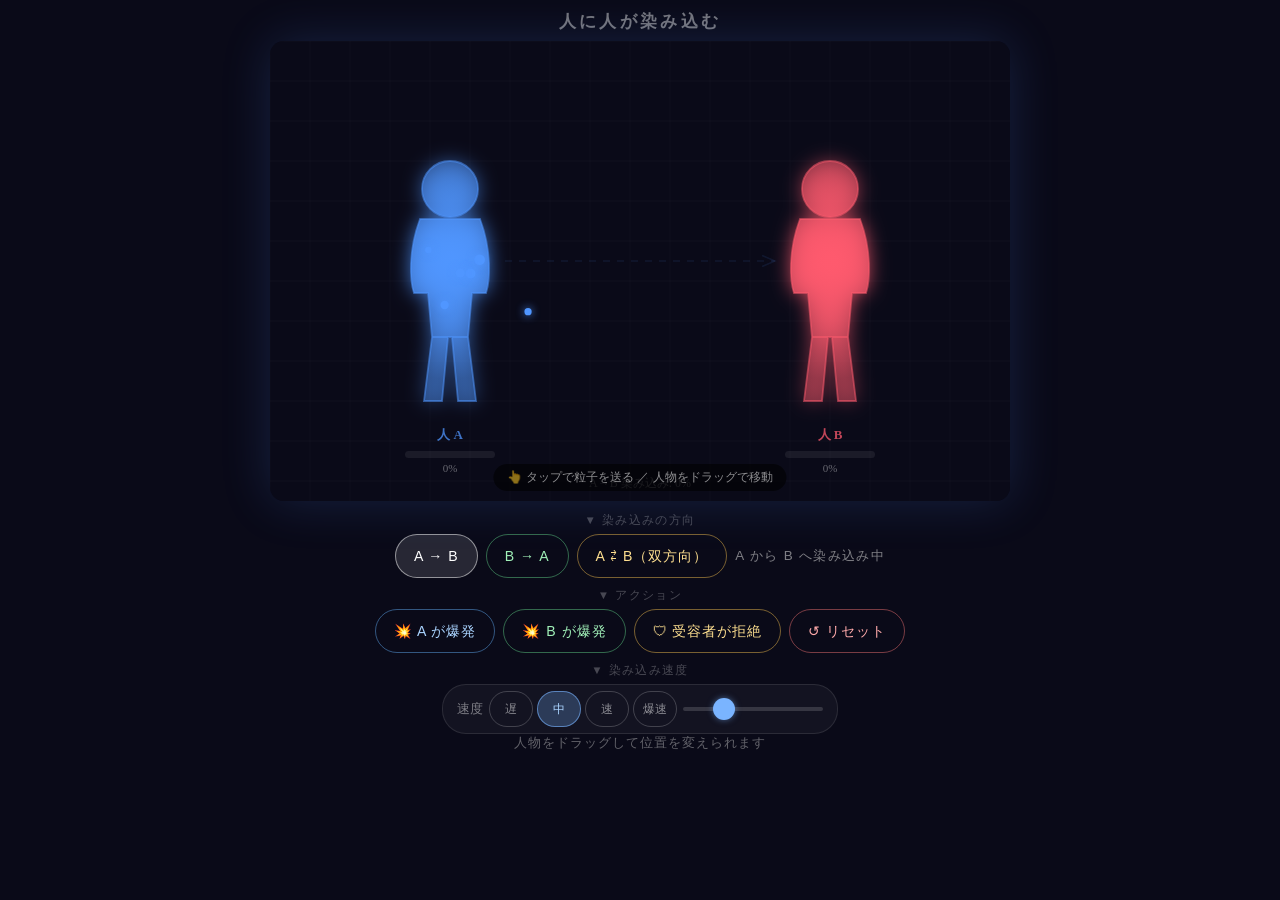
==== commit 07919e0f: "Update print statement from 'Hello' to 'Goodbye'" ====
--- a/shimikomi/index.html
+++ b/shimikomi/index.html
@@ -3,7 +3,7 @@
 <head>
   <meta charset="UTF-8" />
   <meta name="viewport" content="width=device-width, initial-scale=1.0, user-scalable=no" />
-  <title>人に人が染み込む / Human Seeping</title>
+  <title>人に人が染み込む</title>
   <style>
     *, *::before, *::after { margin: 0; padding: 0; box-sizing: border-box; }
 
@@ -12,127 +12,191 @@
       display: flex;
       flex-direction: column;
       align-items: center;
-      justify-content: flex-start;
       min-height: 100dvh;
       font-family: 'Segoe UI', 'Helvetica Neue', sans-serif;
       color: #ccc;
       overflow-x: hidden;
-      padding: 12px 8px 24px;
+      padding: 10px 8px 28px;
       touch-action: none;
+      user-select: none;
+      -webkit-user-select: none;
     }
 
     h1 {
-      font-size: clamp(0.85rem, 3vw, 1.1rem);
+      font-size: clamp(0.8rem, 3vw, 1.05rem);
       letter-spacing: 0.2em;
       margin-bottom: 8px;
-      opacity: 0.6;
-    }
-
+      opacity: 0.55;
+    }
+
+    /* ---- キャンバス ---- */
     #canvas-wrap {
       position: relative;
       width: 100%;
-      max-width: 720px;
-    }
-
+      max-width: 740px;
+    }
     canvas {
       display: block;
       width: 100%;
       height: auto;
       border-radius: 14px;
-      box-shadow: 0 0 50px rgba(80, 140, 255, 0.18);
-      cursor: crosshair;
+      box-shadow: 0 0 50px rgba(80,140,255,0.18);
       touch-action: none;
     }
 
-    /* ヒントオーバーレイ */
+    /* ヒント */
     #hint {
       position: absolute;
       bottom: 10px;
       left: 50%;
       transform: translateX(-50%);
-      background: rgba(0,0,0,0.55);
-      color: rgba(255,255,255,0.6);
-      font-size: clamp(0.65rem, 2.2vw, 0.78rem);
+      background: rgba(0,0,0,0.6);
+      color: rgba(255,255,255,0.55);
+      font-size: clamp(0.62rem, 2vw, 0.76rem);
       padding: 5px 14px;
       border-radius: 20px;
       pointer-events: none;
       white-space: nowrap;
-      transition: opacity 0.5s;
-    }
-
-    /* コントロールパネル */
+      transition: opacity 0.6s;
+    }
+
+    /* ---- コントロール全体 ---- */
     #controls {
       width: 100%;
-      max-width: 720px;
-      margin-top: 14px;
+      max-width: 740px;
+      margin-top: 12px;
+      display: flex;
+      flex-direction: column;
+      gap: 10px;
+    }
+
+    .ctrl-row {
       display: flex;
       flex-wrap: wrap;
-      gap: 10px;
+      gap: 8px;
       justify-content: center;
       align-items: center;
     }
 
+    /* ---- ボタン共通 ---- */
     .btn {
-      padding: 9px 20px;
+      padding: 10px 18px;
       background: transparent;
       border-radius: 22px;
       cursor: pointer;
-      font-size: clamp(0.75rem, 2.5vw, 0.88rem);
-      letter-spacing: 0.08em;
-      transition: background 0.25s, transform 0.1s;
-      user-select: none;
+      font-size: clamp(0.75rem, 2.6vw, 0.88rem);
+      letter-spacing: 0.07em;
+      transition: background 0.22s, transform 0.1s, opacity 0.2s;
       -webkit-tap-highlight-color: transparent;
-    }
-    .btn:active { transform: scale(0.95); }
-
-    #btnReset {
-      border: 1px solid rgba(255,120,120,0.45);
-      color: #ffaaaa;
-    }
-    #btnReset:hover { background: rgba(255,100,100,0.15); }
-
-    #btnBurst {
-      border: 1px solid rgba(100,180,255,0.45);
-      color: #aad4ff;
-    }
-    #btnBurst:hover { background: rgba(100,160,255,0.15); }
-
-    #btnRepel {
-      border: 1px solid rgba(255,200,80,0.45);
-      color: #ffe090;
-    }
-    #btnRepel:hover { background: rgba(255,200,80,0.12); }
-
-    /* 染み込み度スライダー */
-    .slider-wrap {
+      min-height: 44px; /* タッチターゲット確保 */
+      min-width: 44px;
+    }
+    .btn:active { transform: scale(0.94); }
+
+    .btn-blue  { border: 1px solid rgba(100,180,255,0.45); color: #aad4ff; }
+    .btn-blue:hover  { background: rgba(100,160,255,0.15); }
+    .btn-red   { border: 1px solid rgba(255,120,120,0.45); color: #ffaaaa; }
+    .btn-red:hover   { background: rgba(255,100,100,0.15); }
+    .btn-gold  { border: 1px solid rgba(255,200,80,0.45);  color: #ffe090; }
+    .btn-gold:hover  { background: rgba(255,200,80,0.12); }
+    .btn-green { border: 1px solid rgba(100,220,140,0.45); color: #a0f0b8; }
+    .btn-green:hover { background: rgba(100,220,140,0.12); }
+
+    /* アクティブ状態（方向ボタン） */
+    .btn.active {
+      background: rgba(255,255,255,0.12);
+      border-color: rgba(255,255,255,0.5);
+      color: #fff;
+    }
+
+    /* ---- 速度コントロール（スマホ対応） ---- */
+    .speed-wrap {
       display: flex;
       align-items: center;
-      gap: 8px;
-      font-size: clamp(0.72rem, 2.3vw, 0.82rem);
+      gap: 6px;
+      background: rgba(255,255,255,0.04);
+      border: 1px solid rgba(255,255,255,0.1);
+      border-radius: 24px;
+      padding: 6px 14px;
+    }
+    .speed-label {
+      font-size: clamp(0.7rem, 2.2vw, 0.8rem);
+      color: rgba(255,255,255,0.45);
+      white-space: nowrap;
+    }
+    /* 速度ボタン群 */
+    .speed-btns {
+      display: flex;
+      gap: 4px;
+    }
+    .spd-btn {
+      width: 44px;
+      height: 36px;
+      border-radius: 18px;
+      border: 1px solid rgba(255,255,255,0.2);
+      background: transparent;
       color: rgba(255,255,255,0.5);
-    }
+      font-size: 0.78rem;
+      cursor: pointer;
+      transition: background 0.2s, color 0.2s;
+      -webkit-tap-highlight-color: transparent;
+    }
+    .spd-btn.active {
+      background: rgba(120,180,255,0.25);
+      border-color: rgba(120,180,255,0.6);
+      color: #aad4ff;
+    }
+    /* スライダー（補助） */
     input[type=range] {
       -webkit-appearance: none;
-      width: clamp(100px, 28vw, 160px);
+      width: clamp(80px, 22vw, 140px);
       height: 4px;
       border-radius: 2px;
       background: rgba(255,255,255,0.15);
       outline: none;
+      cursor: pointer;
     }
     input[type=range]::-webkit-slider-thumb {
       -webkit-appearance: none;
-      width: 16px; height: 16px;
+      width: 22px; height: 22px;
       border-radius: 50%;
       background: #7ab4ff;
       cursor: pointer;
-    }
-
+      box-shadow: 0 0 6px rgba(120,180,255,0.5);
+    }
+    input[type=range]::-moz-range-thumb {
+      width: 22px; height: 22px;
+      border-radius: 50%;
+      background: #7ab4ff;
+      cursor: pointer;
+      border: none;
+    }
+
+    /* ---- ステータス ---- */
     #statusText {
-      margin-top: 10px;
-      font-size: clamp(0.7rem, 2.2vw, 0.8rem);
-      opacity: 0.4;
+      text-align: center;
+      font-size: clamp(0.7rem, 2.2vw, 0.82rem);
+      opacity: 0.45;
+      letter-spacing: 0.08em;
+      min-height: 1.3em;
+      transition: opacity 0.4s;
+    }
+
+    /* ---- 方向インジケーター ---- */
+    #dirLabel {
+      font-size: clamp(0.72rem, 2.3vw, 0.84rem);
+      opacity: 0.6;
       letter-spacing: 0.1em;
-      min-height: 1.2em;
+    }
+
+    /* セクション区切りラベル */
+    .ctrl-section-label {
+      width: 100%;
+      text-align: center;
+      font-size: clamp(0.62rem, 1.9vw, 0.72rem);
+      color: rgba(255,255,255,0.25);
+      letter-spacing: 0.12em;
+      margin-bottom: -4px;
     }
   </style>
 </head>
@@ -142,221 +206,247 @@
 
 <div id="canvas-wrap">
   <canvas id="canvas"></canvas>
-  <div id="hint">👆 画面をタップ・なぞって粒子を送り込もう</div>
+  <div id="hint">👆 タップで粒子を送る ／ 人物をドラッグで移動</div>
 </div>
 
 <div id="controls">
-  <button class="btn" id="btnBurst">💥 感情の爆発（人A）</button>
-  <button class="btn" id="btnRepel">🛡 拒絶（人B）</button>
-  <button class="btn" id="btnReset">↺ リセット</button>
-  <div class="slider-wrap">
-    <span>染み込み速度</span>
-    <input type="range" id="speedSlider" min="1" max="5" value="2" step="0.5" />
+
+  <!-- 方向切替 -->
+  <div class="ctrl-section-label">▼ 染み込みの方向</div>
+  <div class="ctrl-row">
+    <button class="btn btn-blue active" id="dirAB">A → B</button>
+    <button class="btn btn-green"       id="dirBA">B → A</button>
+    <button class="btn btn-gold"        id="dirBoth">A ⇄ B（双方向）</button>
+    <span id="dirLabel">A から B へ染み込み中</span>
   </div>
+
+  <!-- アクション -->
+  <div class="ctrl-section-label">▼ アクション</div>
+  <div class="ctrl-row">
+    <button class="btn btn-blue"  id="btnBurstA">💥 A が爆発</button>
+    <button class="btn btn-green" id="btnBurstB">💥 B が爆発</button>
+    <button class="btn btn-gold"  id="btnRepel">🛡 受容者が拒絶</button>
+    <button class="btn btn-red"   id="btnReset">↺ リセット</button>
+  </div>
+
+  <!-- 速度 -->
+  <div class="ctrl-section-label">▼ 染み込み速度</div>
+  <div class="ctrl-row">
+    <div class="speed-wrap">
+      <span class="speed-label">速度</span>
+      <div class="speed-btns">
+        <button class="spd-btn" data-v="1">遅</button>
+        <button class="spd-btn active" data-v="2">中</button>
+        <button class="spd-btn" data-v="3.5">速</button>
+        <button class="spd-btn" data-v="5">爆速</button>
+      </div>
+      <input type="range" id="speedSlider" min="1" max="5" value="2" step="0.5" />
+    </div>
+  </div>
+
 </div>
 
-<div id="statusText" id="statusText">画面をタップして粒子を放出してください</div>
+<div id="statusText">人物をドラッグして位置を変えられます</div>
 
 <script>
 // =============================================
-// MIT License
-// Copyright (c) 2026 Human-Seeping Visualization
-// =============================================
-
-const canvas  = document.getElementById('canvas');
-const ctx     = canvas.getContext('2d');
-const hint    = document.getElementById('hint');
+// MIT License – Human Seeping Into Human v3
+// =============================================
+
+const canvas   = document.getElementById('canvas');
+const ctx      = canvas.getContext('2d');
+const hintEl   = document.getElementById('hint');
 const statusEl = document.getElementById('statusText');
-
-// ---- 論理サイズ（内部解像度） ----
-const LW = 720, LH = 440;
+const dirLabel = document.getElementById('dirLabel');
+
+// 論理サイズ
+const LW = 740, LH = 460;
 canvas.width  = LW;
 canvas.height = LH;
 
-// ---- 色 ----
-const COL_A = { r: 80,  g: 150, b: 255 };
-const COL_B = { r: 255, g: 90,  b: 110 };
-
-// ---- 人物 ----
-const personA = { x: 175, y: 235, color: { ...COL_A }, infusion: 0 };
-const personB = { x: 545, y: 235, color: { ...COL_B }, infusion: 0, repelling: 0 };
-
-// ---- パーティクル ----
-let particles = [];
-let absorbedTotal = 0;
-const MAX_ABSORB = 220;
-
-// ---- 状態 ----
+// =============================================
+// 色定義
+// =============================================
+const COL = {
+  A: { r: 80,  g: 150, b: 255 },
+  B: { r: 255, g: 90,  b: 110 },
+};
+
+// =============================================
+// 人物オブジェクト
+// =============================================
+function makePerson(id, x, y, baseCol) {
+  return {
+    id, x, y,
+    color:     { ...baseCol },
+    baseColor: { ...baseCol },
+    infusion:  0,
+    repelling: 0,
+    dragging:  false,
+  };
+}
+let pA = makePerson('A', 180, 240, COL.A);
+let pB = makePerson('B', 560, 240, COL.B);
+
+// =============================================
+// 方向設定  'AB' | 'BA' | 'BOTH'
+// =============================================
+let flowDir = 'AB';
+
+function getSender()   { return flowDir === 'BA' ? pB : pA; }
+function getReceiver() { return flowDir === 'BA' ? pA : pB; }
+
+// =============================================
+// パーティクル
+// =============================================
+let particles     = [];
+let repelParticles = [];
+let ripples       = [];
+let absorbedA = 0; // Bに染み込んだ数
+let absorbedB = 0; // Aに染み込んだ数
+const MAX_ABSORB = 240;
+
 let speedMult = 2;
-let isPointerDown = false;
-let lastPointerPos = null;
-let ripples = [];
-let repelParticles = [];
-let hintTimer = null;
+let frame = 0;
 
 // =============================================
 // ユーティリティ
 // =============================================
+function lerp(a, b, t) { return a + (b - a) * Math.max(0, Math.min(1, t)); }
 function lerpColor(c1, c2, t) {
-  t = Math.max(0, Math.min(1, t));
   return {
-    r: Math.round(c1.r + (c2.r - c1.r) * t),
-    g: Math.round(c1.g + (c2.g - c1.g) * t),
-    b: Math.round(c1.b + (c2.b - c1.b) * t),
+    r: Math.round(lerp(c1.r, c2.r, t)),
+    g: Math.round(lerp(c1.g, c2.g, t)),
+    b: Math.round(lerp(c1.b, c2.b, t)),
   };
 }
-function cs(c, a = 1) {
-  return `rgba(${c.r},${c.g},${c.b},${a})`;
-}
-function dist(x1, y1, x2, y2) {
-  const dx = x2 - x1, dy = y2 - y1;
-  return Math.sqrt(dx * dx + dy * dy);
-}
-
-// ---- キャンバス座標変換（レスポンシブ対応） ----
+function cs(c, a = 1) { return `rgba(${c.r},${c.g},${c.b},${a})`; }
+function dist2(x1,y1,x2,y2) {
+  const dx=x2-x1, dy=y2-y1; return Math.sqrt(dx*dx+dy*dy);
+}
+
+// キャンバス座標変換
 function toLogical(clientX, clientY) {
-  const rect  = canvas.getBoundingClientRect();
-  const scaleX = LW / rect.width;
-  const scaleY = LH / rect.height;
+  const rect = canvas.getBoundingClientRect();
   return {
-    x: (clientX - rect.left) * scaleX,
-    y: (clientY - rect.top)  * scaleY,
+    x: (clientX - rect.left)  * (LW / rect.width),
+    y: (clientY - rect.top)   * (LH / rect.height),
   };
 }
 
 // =============================================
-// 人型パス描画
-// =============================================
-function buildHumanPath(cx, cy, sc = 1) {
+// 人型パス
+// =============================================
+function buildHumanPath(cx, cy) {
   ctx.save();
   ctx.translate(cx, cy);
-  ctx.scale(sc, sc);
   ctx.beginPath();
-  // 頭
   ctx.arc(0, -92, 28, 0, Math.PI * 2);
-  // 胴体
   ctx.moveTo(-30, -62);
-  ctx.bezierCurveTo(-42, -30, -40, 0, -36, 10);
-  ctx.lineTo(-22, 10);
-  ctx.lineTo(-18, 55);
-  ctx.lineTo(18, 55);
-  ctx.lineTo(22, 10);
-  ctx.lineTo(36, 10);
-  ctx.bezierCurveTo(40, 0, 42, -30, 30, -62);
+  ctx.bezierCurveTo(-42,-30,-40,0,-36,12);
+  ctx.lineTo(-22,12); ctx.lineTo(-18,56); ctx.lineTo(18,56);
+  ctx.lineTo(22,12);  ctx.lineTo(36,12);
+  ctx.bezierCurveTo(40,0,42,-30,30,-62);
   ctx.closePath();
-  // 左足
-  ctx.moveTo(-18, 55);
-  ctx.lineTo(-26, 118);
-  ctx.lineTo(-8,  118);
-  ctx.lineTo(-2,  55);
-  ctx.closePath();
-  // 右足
-  ctx.moveTo(2,  55);
-  ctx.lineTo(8,  118);
-  ctx.lineTo(26, 118);
-  ctx.lineTo(18, 55);
-  ctx.closePath();
+  ctx.moveTo(-18,56); ctx.lineTo(-26,120); ctx.lineTo(-8,120); ctx.lineTo(-2,56); ctx.closePath();
+  ctx.moveTo(2,56);   ctx.lineTo(8,120);  ctx.lineTo(26,120); ctx.lineTo(18,56);  ctx.closePath();
   ctx.restore();
 }
 
-// ---- 人Bシルエット内判定 ----
-function insideB(x, y) {
-  const dx = x - personB.x;
-  const dy = y - (personB.y - 20);
-  return (dx * dx) / (44 * 44) + (dy * dy) / (108 * 108) < 1;
-}
-// ---- 人Aシルエット内判定 ----
-function insideA(x, y) {
-  const dx = x - personA.x;
-  const dy = y - (personA.y - 20);
-  return (dx * dx) / (44 * 44) + (dy * dy) / (108 * 108) < 1;
+// シルエット内判定（楕円近似）
+function insidePerson(p, x, y) {
+  const dx = x - p.x, dy = y - (p.y - 20);
+  return (dx*dx)/(46*46) + (dy*dy)/(112*112) < 1;
 }
 
 // =============================================
 // パーティクル生成
 // =============================================
-function spawnParticle(fromX, fromY, options = {}) {
-  const jitter = options.jitter ?? 18;
+function spawnParticle(fromX, fromY, sender, receiver, opts = {}) {
   particles.push({
-    x:    fromX + (Math.random() - 0.5) * jitter,
-    y:    fromY + (Math.random() - 0.5) * jitter,
-    vx:   (Math.random() - 0.5) * 1.2,
-    vy:   (Math.random() - 0.5) * 1.2,
-    size: options.size ?? (2.5 + Math.random() * 3),
+    x:    fromX + (Math.random()-0.5)*(opts.jitter??18),
+    y:    fromY + (Math.random()-0.5)*(opts.jitter??18),
+    vx:   (Math.random()-0.5)*1.2,
+    vy:   (Math.random()-0.5)*1.2,
+    size: opts.size ?? (2.5 + Math.random()*3),
     alpha: 1,
-    color: { ...personA.color },
+    color: { ...sender.color },
+    targetId: receiver.id,       // どちらに向かうか
     state: 'flying',
     seepProgress: 0,
-    wobble: Math.random() * Math.PI * 2,
-    wobbleSpeed: 0.03 + Math.random() * 0.04,
-    speed: (options.speed ?? (1.4 + Math.random() * 1.4)) * (speedMult / 2),
-    delay: options.delay ?? 0,
-    targetJitterX: (Math.random() - 0.5) * 50,
-    targetJitterY: (Math.random() - 0.5) * 90,
+    wobble: Math.random()*Math.PI*2,
+    wobbleSpeed: 0.03 + Math.random()*0.04,
+    speed: (opts.speed ?? (1.4 + Math.random()*1.4)) * (speedMult/2),
+    delay: opts.delay ?? 0,
+    tjx: (Math.random()-0.5)*55,
+    tjy: (Math.random()-0.5)*95,
   });
 }
 
-// 人Aシルエット内ランダム点から生成
-function spawnFromA(count = 1, options = {}) {
-  for (let i = 0; i < count; i++) {
-    const angle = Math.random() * Math.PI * 2;
-    const rx = 36, ry = 100;
-    const ox = Math.cos(angle) * rx * Math.random();
-    const oy = Math.sin(angle) * ry * Math.random() - 20;
-    spawnParticle(personA.x + ox, personA.y + oy, {
-      ...options,
-      delay: options.delay ?? Math.floor(Math.random() * 30),
+function spawnFromPerson(person, receiver, count=1, opts={}) {
+  for (let i=0; i<count; i++) {
+    const angle = Math.random()*Math.PI*2;
+    const ox = Math.cos(angle)*36*Math.random();
+    const oy = Math.sin(angle)*100*Math.random() - 20;
+    spawnParticle(person.x+ox, person.y+oy, person, receiver, {
+      ...opts,
+      delay: opts.delay ?? Math.floor(Math.random()*30),
     });
   }
 }
 
-// 任意座標から生成（タップ・ドラッグ）
-function spawnFromPoint(lx, ly) {
-  spawnParticle(lx, ly, { jitter: 10, speed: 2.0 + Math.random(), delay: 0 });
-}
-
-// =============================================
-// 波紋・拒絶エフェクト
+function spawnFromPoint(lx, ly, sender, receiver) {
+  spawnParticle(lx, ly, sender, receiver, { jitter:10, speed:2.0+Math.random(), delay:0 });
+}
+
+// =============================================
+// 波紋
 // =============================================
 function addRipple(x, y, color) {
-  ripples.push({ x, y, r: 8, alpha: 0.7, color });
-}
-
+  ripples.push({ x, y, r:8, alpha:0.7, color });
+}
+
+// =============================================
+// 拒絶
+// =============================================
 function triggerRepel() {
-  if (personB.repelling > 0) return;
-  personB.repelling = 60;
-
-  // 染み込み済み粒子を弾き返す演出
-  const repelCount = Math.floor(absorbedTotal * 0.25);
-  for (let i = 0; i < repelCount; i++) {
-    const angle = Math.random() * Math.PI * 2;
-    const r = Math.random() * 40;
+  const receiver = getReceiver();
+  const sender   = getSender();
+  if (receiver.repelling > 0) return;
+  receiver.repelling = 65;
+
+  const absorbed = receiver.id==='B' ? absorbedA : absorbedB;
+  const repelCount = Math.floor(absorbed * 0.28);
+  for (let i=0; i<repelCount; i++) {
+    const angle = Math.random()*Math.PI*2;
+    const r = Math.random()*42;
     repelParticles.push({
-      x: personB.x + Math.cos(angle) * r,
-      y: (personB.y - 20) + Math.sin(angle) * r * 0.8,
-      vx: Math.cos(angle) * (3 + Math.random() * 3),
-      vy: Math.sin(angle) * (3 + Math.random() * 3) - 2,
-      size: 2 + Math.random() * 2.5,
+      x:  receiver.x + Math.cos(angle)*r,
+      y:  (receiver.y-20) + Math.sin(angle)*r*0.8,
+      vx: Math.cos(angle)*(3+Math.random()*3),
+      vy: Math.sin(angle)*(3+Math.random()*3) - 2,
+      size: 2+Math.random()*2.5,
       alpha: 0.9,
-      color: { ...personB.color },
+      color: { ...receiver.color },
     });
   }
 
-  // 染み込み度を少し戻す
-  const rollback = Math.min(personB.infusion, 0.18);
-  personB.infusion = Math.max(0, personB.infusion - rollback);
-  absorbedTotal = Math.floor(absorbedTotal * (1 - rollback));
-  personB.color = lerpColor(COL_B, COL_A, personB.infusion * 0.85);
-
+  const rollback = Math.min(receiver.infusion, 0.2);
+  receiver.infusion = Math.max(0, receiver.infusion - rollback);
+  if (receiver.id==='B') {
+    absorbedA = Math.floor(absorbedA*(1-rollback));
+    receiver.color = lerpColor(COL.B, COL.A, receiver.infusion*0.85);
+  } else {
+    absorbedB = Math.floor(absorbedB*(1-rollback));
+    receiver.color = lerpColor(COL.A, COL.B, receiver.infusion*0.85);
+  }
+  addRipple(receiver.x, receiver.y-20, receiver.baseColor);
   updateStatus('🛡 拒絶！ 染み込みが少し戻った...');
-  addRipple(personB.x, personB.y - 20, COL_B);
-}
-
-// =============================================
-// 更新処理
-// =============================================
-let frame = 0;
-
+}
+
+// =============================================
+// 更新
+// =============================================
 function updateParticles() {
   const sp = speedMult / 2;
 
@@ -364,225 +454,242 @@
     if (p.delay > 0) { p.delay--; return; }
     if (p.state === 'absorbed') return;
 
+    const receiver = p.targetId==='B' ? pB : pA;
+    const isRepelling = receiver.repelling > 0;
+
     if (p.state === 'flying') {
-      const tx = personB.x + p.targetJitterX;
-      const ty = (personB.y - 20) + p.targetJitterY;
-      const dx = tx - p.x, dy = ty - p.y;
-      const d  = Math.sqrt(dx * dx + dy * dy) || 1;
+      const tx = receiver.x + p.tjx;
+      const ty = (receiver.y-20) + p.tjy;
+      const dx = tx-p.x, dy = ty-p.y;
+      const d  = Math.sqrt(dx*dx+dy*dy) || 1;
 
       p.wobble += p.wobbleSpeed;
-      const wx = Math.sin(p.wobble) * 1.8;
-      const wy = Math.cos(p.wobble * 0.7) * 1.2;
-
-      p.vx += (dx / d) * 0.22 * sp + wx * 0.04;
-      p.vy += (dy / d) * 0.22 * sp + wy * 0.04;
-
-      const spd = Math.sqrt(p.vx * p.vx + p.vy * p.vy);
-      if (spd > p.speed * sp) {
-        p.vx = (p.vx / spd) * p.speed * sp;
-        p.vy = (p.vy / spd) * p.speed * sp;
+      p.vx += (dx/d)*0.22*sp + Math.sin(p.wobble)*1.8*0.04;
+      p.vy += (dy/d)*0.22*sp + Math.cos(p.wobble*0.7)*1.2*0.04;
+
+      const spd = Math.sqrt(p.vx*p.vx+p.vy*p.vy);
+      if (spd > p.speed*sp) { p.vx=(p.vx/spd)*p.speed*sp; p.vy=(p.vy/spd)*p.speed*sp; }
+
+      // 拒絶中は弾かれる
+      if (isRepelling) {
+        const d2 = dist2(p.x,p.y,receiver.x,receiver.y-20);
+        if (d2 < 65) {
+          const ax=(p.x-receiver.x)/d2, ay=(p.y-(receiver.y-20))/d2;
+          p.vx += ax*2.8; p.vy += ay*2.8;
+        }
+      } else if (insidePerson(receiver, p.x, p.y)) {
+        p.state = 'seeping';
+        addRipple(p.x, p.y, p.color);
       }
 
-      p.x += p.vx;
-      p.y += p.vy;
-
-      // 拒絶中は人Bに近づけない
-      if (personB.repelling > 0) {
-        const d2 = dist(p.x, p.y, personB.x, personB.y - 20);
-        if (d2 < 60) {
-          const ax = (p.x - personB.x) / d2;
-          const ay = (p.y - (personB.y - 20)) / d2;
-          p.vx += ax * 2.5;
-          p.vy += ay * 2.5;
-        }
-      } else if (insideB(p.x, p.y)) {
-        p.state = 'seeping';
-        addRipple(p.x, p.y, personA.color);
-      }
+      p.x += p.vx; p.y += p.vy;
     }
 
     if (p.state === 'seeping') {
-      const cx = personB.x, cy = personB.y - 20;
-      p.x += (cx - p.x) * 0.09 * sp;
-      p.y += (cy - p.y) * 0.09 * sp;
+      const cx=receiver.x, cy=receiver.y-20;
+      p.x += (cx-p.x)*0.09*sp;
+      p.y += (cy-p.y)*0.09*sp;
       p.size  *= 0.92;
       p.alpha *= 0.94;
-      p.seepProgress += 0.05 * sp;
-
-      if (p.seepProgress >= 1 || p.size < 0.25) {
+      p.seepProgress += 0.05*sp;
+
+      if (p.seepProgress>=1 || p.size<0.25) {
         p.state = 'absorbed';
-        absorbedTotal = Math.min(absorbedTotal + 1, MAX_ABSORB);
-        const t = absorbedTotal / MAX_ABSORB;
-        personB.infusion = t;
-        personB.color = lerpColor(COL_B, COL_A, t * 0.85);
-        if (absorbedTotal >= MAX_ABSORB) updateStatus('✨ 完全に染み込んだ...');
+        if (receiver.id==='B') {
+          absorbedA = Math.min(absorbedA+1, MAX_ABSORB);
+          receiver.infusion = absorbedA/MAX_ABSORB;
+          receiver.color = lerpColor(COL.B, COL.A, receiver.infusion*0.85);
+        } else {
+          absorbedB = Math.min(absorbedB+1, MAX_ABSORB);
+          receiver.infusion = absorbedB/MAX_ABSORB;
+          receiver.color = lerpColor(COL.A, COL.B, receiver.infusion*0.85);
+        }
+        if (receiver.infusion >= 1) updateStatus('✨ 完全に染み込んだ...');
       }
     }
   });
 
-  // 拒絶パーティクル更新
-  repelParticles = repelParticles.filter(p => p.alpha > 0.02);
+  // 拒絶パーティクル
+  repelParticles = repelParticles.filter(p=>p.alpha>0.02);
   repelParticles.forEach(p => {
-    p.x += p.vx;
-    p.y += p.vy;
-    p.vy += 0.12;
-    p.alpha *= 0.93;
-    p.size  *= 0.97;
+    p.x+=p.vx; p.y+=p.vy; p.vy+=0.13;
+    p.alpha*=0.93; p.size*=0.97;
   });
 
-  // 波紋更新
-  ripples = ripples.filter(r => r.alpha > 0.01);
-  ripples.forEach(r => {
-    r.r     += 2.8;
-    r.alpha *= 0.91;
-  });
+  // 波紋
+  ripples = ripples.filter(r=>r.alpha>0.01);
+  ripples.forEach(r => { r.r+=2.8; r.alpha*=0.91; });
 
   // 拒絶カウントダウン
-  if (personB.repelling > 0) personB.repelling--;
-
-  // 自動生成（間引き）
-  if (frame % 6 === 0 && absorbedTotal < MAX_ABSORB) {
-    spawnFromA(1, { delay: 0 });
-  }
-
-  // 不要パーティクル除去
-  if (frame % 180 === 0) {
-    particles = particles.filter(p => p.state !== 'absorbed');
-  }
-}
-
-// =============================================
-// 描画処理
+  if (pA.repelling>0) pA.repelling--;
+  if (pB.repelling>0) pB.repelling--;
+
+  // 自動生成
+  if (frame%6===0) {
+    if (flowDir==='AB' || flowDir==='BOTH') {
+      if (absorbedA<MAX_ABSORB) spawnFromPerson(pA, pB, 1, {delay:0});
+    }
+    if (flowDir==='BA' || flowDir==='BOTH') {
+      if (absorbedB<MAX_ABSORB) spawnFromPerson(pB, pA, 1, {delay:0});
+    }
+  }
+
+  // 不要除去
+  if (frame%200===0) particles = particles.filter(p=>p.state!=='absorbed');
+}
+
+// =============================================
+// 描画
 // =============================================
 function drawBG() {
   ctx.fillStyle = '#0a0a18';
-  ctx.fillRect(0, 0, LW, LH);
-
-  // グリッド
-  ctx.strokeStyle = 'rgba(255,255,255,0.025)';
-  ctx.lineWidth = 1;
-  for (let x = 0; x < LW; x += 40) {
-    ctx.beginPath(); ctx.moveTo(x, 0); ctx.lineTo(x, LH); ctx.stroke();
-  }
-  for (let y = 0; y < LH; y += 40) {
-    ctx.beginPath(); ctx.moveTo(0, y); ctx.lineTo(LW, y); ctx.stroke();
-  }
-
-  // 中央の流れ矢印
+  ctx.fillRect(0,0,LW,LH);
+  ctx.strokeStyle='rgba(255,255,255,0.022)';
+  ctx.lineWidth=1;
+  for(let x=0;x<LW;x+=40){ctx.beginPath();ctx.moveTo(x,0);ctx.lineTo(x,LH);ctx.stroke();}
+  for(let y=0;y<LH;y+=40){ctx.beginPath();ctx.moveTo(0,y);ctx.lineTo(LW,y);ctx.stroke();}
+}
+
+function drawFlowArrow() {
+  const ax = pA.x, ay = pA.y - 20;
+  const bx = pB.x, by = pB.y - 20;
+  const midX = (ax+bx)/2, midY = (ay+by)/2;
+  const angle = Math.atan2(by-ay, bx-ax);
+  const len   = dist2(ax,ay,bx,by);
+  if (len < 80) return;
+
   ctx.save();
   ctx.globalAlpha = 0.1;
-  ctx.strokeStyle = cs(COL_A);
+  ctx.strokeStyle = cs(COL.A);
   ctx.lineWidth = 1.5;
-  ctx.setLineDash([7, 7]);
-  ctx.beginPath();
-  ctx.moveTo(personA.x + 55, LH / 2 - 18);
-  ctx.lineTo(personB.x - 55, LH / 2 - 18);
+  ctx.setLineDash([7,7]);
+
+  if (flowDir==='AB' || flowDir==='BOTH') {
+    ctx.beginPath();
+    ctx.moveTo(ax + Math.cos(angle)*55, ay + Math.sin(angle)*55);
+    ctx.lineTo(bx - Math.cos(angle)*55, by - Math.sin(angle)*55);
+    ctx.stroke();
+    // 矢頭
+    ctx.setLineDash([]);
+    const hx = bx - Math.cos(angle)*55, hy = by - Math.sin(angle)*55;
+    ctx.beginPath();
+    ctx.moveTo(hx - Math.cos(angle-0.4)*14, hy - Math.sin(angle-0.4)*14);
+    ctx.lineTo(hx, hy);
+    ctx.lineTo(hx - Math.cos(angle+0.4)*14, hy - Math.sin(angle+0.4)*14);
+    ctx.stroke();
+  }
+  if (flowDir==='BA' || flowDir==='BOTH') {
+    ctx.setLineDash([7,7]);
+    ctx.strokeStyle = cs(COL.B);
+    ctx.beginPath();
+    ctx.moveTo(bx - Math.cos(angle)*55, by - Math.sin(angle)*55);
+    ctx.lineTo(ax + Math.cos(angle)*55, ay + Math.sin(angle)*55);
+    ctx.stroke();
+    ctx.setLineDash([]);
+    const hx = ax + Math.cos(angle)*55, hy = ay + Math.sin(angle)*55;
+    ctx.beginPath();
+    ctx.moveTo(hx + Math.cos(angle-0.4)*14, hy + Math.sin(angle-0.4)*14);
+    ctx.lineTo(hx, hy);
+    ctx.lineTo(hx + Math.cos(angle+0.4)*14, hy + Math.sin(angle+0.4)*14);
+    ctx.stroke();
+  }
+  ctx.restore();
+}
+
+function drawPerson(person, label) {
+  ctx.save();
+  let ox = 0;
+  if (person.repelling > 0) ox = (Math.random()-0.5)*5*(person.repelling/65);
+
+  ctx.shadowColor = cs(person.color,1);
+  ctx.shadowBlur  = 20 + person.infusion*26;
+
+  const grad = ctx.createRadialGradient(
+    person.x+ox, person.y-20, 4,
+    person.x+ox, person.y-20, 118
+  );
+  grad.addColorStop(0, cs(person.color,0.95));
+  grad.addColorStop(1, cs(person.color,0.42));
+  ctx.fillStyle = grad;
+  buildHumanPath(person.x+ox, person.y);
+  ctx.fill();
+
+  ctx.shadowBlur = 0;
+  ctx.strokeStyle = cs(person.color,0.52);
+  ctx.lineWidth = 1.8;
+  buildHumanPath(person.x+ox, person.y);
   ctx.stroke();
-  ctx.setLineDash([]);
-  ctx.beginPath();
-  ctx.moveTo(personB.x - 55, LH / 2 - 26);
-  ctx.lineTo(personB.x - 40, LH / 2 - 18);
-  ctx.lineTo(personB.x - 55, LH / 2 - 10);
-  ctx.stroke();
-  ctx.restore();
-}
-
-function drawPerson(person, label, isB = false) {
-  ctx.save();
-
-  // 拒絶中の震え
-  let ox = 0;
-  if (isB && person.repelling > 0) {
-    ox = (Math.random() - 0.5) * 5 * (person.repelling / 60);
-  }
-
-  // グロー
-  ctx.shadowColor = cs(person.color, 1);
-  ctx.shadowBlur  = 20 + person.infusion * 25;
-
-  // グラデーション塗り
-  const grad = ctx.createRadialGradient(
-    person.x + ox, person.y - 20, 4,
-    person.x + ox, person.y - 20, 115
-  );
-  grad.addColorStop(0, cs(person.color, 0.95));
-  grad.addColorStop(1, cs(person.color, 0.45));
-  ctx.fillStyle = grad;
-  buildHumanPath(person.x + ox, person.y, 1);
-  ctx.fill();
-
-  // 輪郭
+
+  // 拒絶シールド
+  if (person.repelling > 0) {
+    const prog = person.repelling/65;
+    ctx.strokeStyle = cs(person.baseColor, prog*0.85);
+    ctx.lineWidth = 3;
+    ctx.shadowColor = cs(person.baseColor, prog);
+    ctx.shadowBlur  = 22;
+    ctx.beginPath();
+    ctx.ellipse(person.x, person.y-20, 58, 118, 0, 0, Math.PI*2);
+    ctx.stroke();
+  }
+
+  // ドラッグ中ハイライト
+  if (person.dragging) {
+    ctx.strokeStyle = 'rgba(255,255,255,0.35)';
+    ctx.lineWidth = 2;
+    ctx.shadowBlur = 0;
+    ctx.setLineDash([5,5]);
+    ctx.beginPath();
+    ctx.ellipse(person.x, person.y-20, 58, 118, 0, 0, Math.PI*2);
+    ctx.stroke();
+    ctx.setLineDash([]);
+  }
+
   ctx.shadowBlur = 0;
-  ctx.strokeStyle = cs(person.color, 0.55);
-  ctx.lineWidth = 1.8;
-  buildHumanPath(person.x + ox, person.y, 1);
-  ctx.stroke();
-
-  // 拒絶シールド
-  if (isB && person.repelling > 0) {
-    const prog = person.repelling / 60;
-    ctx.strokeStyle = cs(COL_B, prog * 0.8);
-    ctx.lineWidth = 3;
-    ctx.shadowColor = cs(COL_B, prog);
-    ctx.shadowBlur = 20;
-    ctx.beginPath();
-    ctx.ellipse(person.x, person.y - 20, 55, 115, 0, 0, Math.PI * 2);
-    ctx.stroke();
-  }
-
-  // ラベル
-  ctx.shadowBlur = 0;
-  ctx.fillStyle = cs(person.color, 0.75);
+  ctx.fillStyle = cs(person.color,0.75);
   ctx.font = 'bold 13px Segoe UI';
   ctx.textAlign = 'center';
-  ctx.fillText(label, person.x, person.y + 152);
-
-  // 染み込みバー（人Bのみ）
-  if (isB) {
-    const bw = 90, bh = 7;
-    const bx = person.x - bw / 2;
-    const by = person.y + 163;
-    ctx.fillStyle = 'rgba(255,255,255,0.08)';
-    ctx.beginPath();
-    ctx.roundRect(bx, by, bw, bh, 4);
-    ctx.fill();
-    const barColor = lerpColor(COL_B, COL_A, person.infusion);
-    ctx.fillStyle = cs(barColor, 0.9);
-    ctx.beginPath();
-    ctx.roundRect(bx, by, bw * person.infusion, bh, 4);
-    ctx.fill();
-    ctx.fillStyle = 'rgba(255,255,255,0.4)';
-    ctx.font = '11px Segoe UI';
-    ctx.fillText(`${Math.round(person.infusion * 100)}%`, person.x, by + bh + 14);
-  }
+  ctx.fillText(label, person.x, person.y+158);
+
+  // 染み込みバー
+  const absorbed = person.id==='B' ? absorbedA : absorbedB;
+  const inf = absorbed/MAX_ABSORB;
+  const bw=90, bh=7;
+  const bx=person.x-bw/2, by=person.y+170;
+  ctx.fillStyle='rgba(255,255,255,0.07)';
+  ctx.beginPath(); ctx.roundRect(bx,by,bw,bh,4); ctx.fill();
+  const barCol = person.id==='B'
+    ? lerpColor(COL.B, COL.A, inf)
+    : lerpColor(COL.A, COL.B, inf);
+  ctx.fillStyle = cs(barCol,0.88);
+  ctx.beginPath(); ctx.roundRect(bx,by,bw*inf,bh,4); ctx.fill();
+  ctx.fillStyle='rgba(255,255,255,0.38)';
+  ctx.font='11px Segoe UI';
+  ctx.fillText(`${Math.round(inf*100)}%`, person.x, by+bh+14);
 
   ctx.restore();
 }
 
 function drawParticles() {
-  // 通常パーティクル
   particles.forEach(p => {
-    if (p.state === 'absorbed' || p.delay > 0) return;
+    if (p.state==='absorbed'||p.delay>0) return;
     ctx.save();
     ctx.globalAlpha = p.alpha;
-    ctx.shadowColor = cs(p.color, 0.9);
+    ctx.shadowColor = cs(p.color,0.9);
     ctx.shadowBlur  = 9;
-    ctx.fillStyle   = cs(p.color, 1);
+    ctx.fillStyle   = cs(p.color,1);
     ctx.beginPath();
-    ctx.arc(p.x, p.y, p.size, 0, Math.PI * 2);
+    ctx.arc(p.x, p.y, p.size, 0, Math.PI*2);
     ctx.fill();
     ctx.restore();
   });
-
-  // 拒絶パーティクル
   repelParticles.forEach(p => {
     ctx.save();
     ctx.globalAlpha = p.alpha;
-    ctx.shadowColor = cs(p.color, 0.8);
+    ctx.shadowColor = cs(p.color,0.8);
     ctx.shadowBlur  = 7;
-    ctx.fillStyle   = cs(p.color, 1);
+    ctx.fillStyle   = cs(p.color,1);
     ctx.beginPath();
-    ctx.arc(p.x, p.y, p.size, 0, Math.PI * 2);
+    ctx.arc(p.x, p.y, p.size, 0, Math.PI*2);
     ctx.fill();
     ctx.restore();
   });
@@ -591,36 +698,27 @@
 function drawRipples() {
   ripples.forEach(r => {
     ctx.save();
-    ctx.strokeStyle = cs(r.color, r.alpha);
+    ctx.strokeStyle = cs(r.color,r.alpha);
     ctx.lineWidth = 1.5;
     ctx.beginPath();
-    ctx.ellipse(r.x, r.y, r.r * 0.38, r.r, 0, 0, Math.PI * 2);
+    ctx.ellipse(r.x,r.y,r.r*0.38,r.r,0,0,Math.PI*2);
     ctx.stroke();
     ctx.restore();
   });
 }
 
-function drawPointerTrail() {
-  if (!lastPointerPos) return;
+function drawUI() {
   ctx.save();
-  ctx.globalAlpha = 0.25;
-  ctx.fillStyle = cs(COL_A, 1);
-  ctx.shadowColor = cs(COL_A, 1);
-  ctx.shadowBlur = 12;
-  ctx.beginPath();
-  ctx.arc(lastPointerPos.x, lastPointerPos.y, 5, 0, Math.PI * 2);
-  ctx.fill();
-  ctx.restore();
-}
-
-function drawUI() {
-  // 染み込み度テキスト（中央下）
-  ctx.save();
-  ctx.fillStyle = 'rgba(255,255,255,0.28)';
-  ctx.font = '12px Segoe UI';
-  ctx.textAlign = 'center';
-  const pct = Math.round(personB.infusion * 100);
-  ctx.fillText(`染み込み度: ${pct}%`, LW / 2, LH - 14);
+  ctx.fillStyle='rgba(255,255,255,0.22)';
+  ctx.font='12px Segoe UI';
+  ctx.textAlign='center';
+  const pctA = Math.round((absorbedA/MAX_ABSORB)*100);
+  const pctB = Math.round((absorbedB/MAX_ABSORB)*100);
+  let txt = '';
+  if (flowDir==='AB')   txt = `A→B 染み込み: ${pctA}%`;
+  if (flowDir==='BA')   txt = `B→A 染み込み: ${pctB}%`;
+  if (flowDir==='BOTH') txt = `A→B: ${pctA}%  ／  B→A: ${pctB}%`;
+  ctx.fillText(txt, LW/2, LH-14);
   ctx.restore();
 }
 
@@ -631,117 +729,191 @@
   frame++;
   updateParticles();
   drawBG();
+  drawFlowArrow();
   drawRipples();
-  drawPointerTrail();
-  drawPerson(personA, '人 A（発信者）', false);
-  drawPerson(personB, '人 B（受容者）', true);
+  drawPerson(pA, '人 A');
+  drawPerson(pB, '人 B');
   drawParticles();
   drawUI();
   requestAnimationFrame(loop);
 }
 
 // =============================================
-// ステータステキスト
-// =============================================
-let statusTimeout;
+// ステータス
+// =============================================
+let statusTimer;
 function updateStatus(msg) {
   statusEl.textContent = msg;
-  clearTimeout(statusTimeout);
-  statusTimeout = setTimeout(() => {
-    statusEl.textContent = '';
-  }, 3000);
-}
-
-// =============================================
-// ポインターイベント（マウス + タッチ統合）
-// =============================================
-function handlePointerDown(e) {
+  statusEl.style.opacity = '0.7';
+  clearTimeout(statusTimer);
+  statusTimer = setTimeout(()=>{ statusEl.style.opacity='0.3'; }, 3000);
+}
+
+// =============================================
+// ドラッグ管理
+// =============================================
+let draggingPerson = null;
+let dragOffX = 0, dragOffY = 0;
+let isPointerDown = false;
+let lastPos = null;
+
+function getPointerPos(e) {
+  const src = e.touches ? e.touches[0] : e;
+  return toLogical(src.clientX, src.clientY);
+}
+
+function onPointerDown(e) {
   e.preventDefault();
   isPointerDown = true;
-  const touch = e.touches ? e.touches[0] : e;
-  const pos = toLogical(touch.clientX, touch.clientY);
-  lastPointerPos = pos;
-
-  // 人Aタップ → 感情の爆発
-  if (insideA(pos.x, pos.y)) {
-    spawnFromA(35, { speed: 2.5, jitter: 30, delay: 0 });
-    addRipple(personA.x, personA.y - 20, COL_A);
-    updateStatus('💥 感情が爆発した！');
+  const pos = getPointerPos(e);
+  lastPos = pos;
+  hintEl.style.opacity = '0';
+
+  // 人物ドラッグ判定（優先）
+  for (const p of [pA, pB]) {
+    if (insidePerson(p, pos.x, pos.y)) {
+      draggingPerson = p;
+      p.dragging = true;
+      dragOffX = pos.x - p.x;
+      dragOffY = pos.y - p.y;
+      updateStatus(`人 ${p.id} を移動中...`);
+      return;
+    }
+  }
+
+  // 人物外 → 粒子放出
+  const sender   = getSender();
+  const receiver = getReceiver();
+
+  if (flowDir==='BOTH') {
+    // 双方向：タップ位置が人Aに近ければA発、Bに近ければB発
+    const dA = dist2(pos.x,pos.y,pA.x,pA.y);
+    const dB = dist2(pos.x,pos.y,pB.x,pB.y);
+    if (dA < dB) {
+      for(let i=0;i<5;i++) spawnFromPoint(pos.x,pos.y,pA,pB);
+    } else {
+      for(let i=0;i<5;i++) spawnFromPoint(pos.x,pos.y,pB,pA);
+    }
+  } else {
+    for(let i=0;i<5;i++) spawnFromPoint(pos.x,pos.y,sender,receiver);
+  }
+  updateStatus('✨ 粒子を送り込んだ');
+}
+
+function onPointerMove(e) {
+  e.preventDefault();
+  const pos = getPointerPos(e);
+
+  if (draggingPerson) {
+    // 人物移動（キャンバス内に制限）
+    draggingPerson.x = Math.max(60, Math.min(LW-60, pos.x - dragOffX));
+    draggingPerson.y = Math.max(140, Math.min(LH-160, pos.y - dragOffY));
     return;
   }
 
-  // 人Bタップ → 拒絶
-  if (insideB(pos.x, pos.y)) {
-    triggerRepel();
-    return;
-  }
-
-  // それ以外 → その場から粒子放出
-  for (let i = 0; i < 5; i++) spawnFromPoint(pos.x, pos.y);
-  updateStatus('✨ 粒子を送り込んだ');
-
-  // ヒントを隠す
-  hint.style.opacity = '0';
-}
-
-function handlePointerMove(e) {
-  e.preventDefault();
   if (!isPointerDown) return;
-  const touch = e.touches ? e.touches[0] : e;
-  const pos = toLogical(touch.clientX, touch.clientY);
-  lastPointerPos = pos;
-
-  // ドラッグ中は連続生成（人物シルエット外のみ）
-  if (!insideA(pos.x, pos.y) && !insideB(pos.x, pos.y)) {
-    if (frame % 2 === 0) {
-      for (let i = 0; i < 3; i++) spawnFromPoint(pos.x, pos.y);
-    }
-  }
-}
-
-function handlePointerUp(e) {
+  lastPos = pos;
+
+  // ドラッグ中に粒子連続生成
+  if (!insidePerson(pA,pos.x,pos.y) && !insidePerson(pB,pos.x,pos.y)) {
+    if (frame%2===0) {
+      if (flowDir==='BOTH') {
+        const dA=dist2(pos.x,pos.y,pA.x,pA.y);
+        const dB=dist2(pos.x,pos.y,pB.x,pB.y);
+        if(dA<dB){ for(let i=0;i<3;i++) spawnFromPoint(pos.x,pos.y,pA,pB); }
+        else      { for(let i=0;i<3;i++) spawnFromPoint(pos.x,pos.y,pB,pA); }
+      } else {
+        for(let i=0;i<3;i++) spawnFromPoint(pos.x,pos.y,getSender(),getReceiver());
+      }
+    }
+  }
+}
+
+function onPointerUp(e) {
   e.preventDefault();
   isPointerDown = false;
-  lastPointerPos = null;
-}
-
-canvas.addEventListener('mousedown',  handlePointerDown, { passive: false });
-canvas.addEventListener('mousemove',  handlePointerMove, { passive: false });
-canvas.addEventListener('mouseup',    handlePointerUp,   { passive: false });
-canvas.addEventListener('mouseleave', handlePointerUp,   { passive: false });
-canvas.addEventListener('touchstart', handlePointerDown, { passive: false });
-canvas.addEventListener('touchmove',  handlePointerMove, { passive: false });
-canvas.addEventListener('touchend',   handlePointerUp,   { passive: false });
-
-// =============================================
-// ボタン
-// =============================================
-document.getElementById('btnBurst').addEventListener('click', () => {
-  spawnFromA(50, { speed: 3, jitter: 35, delay: 0 });
-  addRipple(personA.x, personA.y - 20, COL_A);
-  updateStatus('💥 感情の爆発！大量の粒子が放出された');
+  if (draggingPerson) {
+    draggingPerson.dragging = false;
+    updateStatus(`人 ${draggingPerson.id} を配置しました`);
+    draggingPerson = null;
+  }
+  lastPos = null;
+}
+
+canvas.addEventListener('mousedown',  onPointerDown, {passive:false});
+canvas.addEventListener('mousemove',  onPointerMove, {passive:false});
+canvas.addEventListener('mouseup',    onPointerUp,   {passive:false});
+canvas.addEventListener('mouseleave', onPointerUp,   {passive:false});
+canvas.addEventListener('touchstart', onPointerDown, {passive:false});
+canvas.addEventListener('touchmove',  onPointerMove, {passive:false});
+canvas.addEventListener('touchend',   onPointerUp,   {passive:false});
+
+// =============================================
+// 方向ボタン
+// =============================================
+function setDir(dir) {
+  flowDir = dir;
+  document.getElementById('dirAB').classList.toggle('active',  dir==='AB');
+  document.getElementById('dirBA').classList.toggle('active',  dir==='BA');
+  document.getElementById('dirBoth').classList.toggle('active',dir==='BOTH');
+  const labels = { AB:'A から B へ染み込み中', BA:'B から A へ染み込み中', BOTH:'A ⇄ B 双方向に染み込み中' };
+  dirLabel.textContent = labels[dir];
+  updateStatus(`方向を「${labels[dir]}」に変更`);
+}
+document.getElementById('dirAB').addEventListener('click',   ()=>setDir('AB'));
+document.getElementById('dirBA').addEventListener('click',   ()=>setDir('BA'));
+document.getElementById('dirBoth').addEventListener('click', ()=>setDir('BOTH'));
+
+// =============================================
+// アクションボタン
+// =============================================
+document.getElementById('btnBurstA').addEventListener('click', () => {
+  spawnFromPerson(pA, pB, 55, {speed:3, jitter:35, delay:0});
+  addRipple(pA.x, pA.y-20, COL.A);
+  updateStatus('💥 A が感情爆発！大量の粒子が放出された');
 });
-
+document.getElementById('btnBurstB').addEventListener('click', () => {
+  spawnFromPerson(pB, pA, 55, {speed:3, jitter:35, delay:0});
+  addRipple(pB.x, pB.y-20, COL.B);
+  updateStatus('💥 B が感情爆発！大量の粒子が放出された');
+});
 document.getElementById('btnRepel').addEventListener('click', () => {
   triggerRepel();
 });
-
 document.getElementById('btnReset').addEventListener('click', () => {
-  particles = [];
-  repelParticles = [];
-  ripples = [];
-  absorbedTotal = 0;
-  frame = 0;
-  personB.color    = { ...COL_B };
-  personB.infusion = 0;
-  personB.repelling = 0;
-  hint.style.opacity = '1';
+  particles=[]; repelParticles=[]; ripples=[];
+  absorbedA=0; absorbedB=0; frame=0;
+  pA.color={...COL.A}; pA.infusion=0; pA.repelling=0;
+  pB.color={...COL.B}; pB.infusion=0; pB.repelling=0;
+  hintEl.style.opacity='1';
   updateStatus('↺ リセットしました');
 });
 
-document.getElementById('speedSlider').addEventListener('input', e => {
-  speedMult = parseFloat(e.target.value);
-  updateStatus(`速度: ${speedMult.toFixed(1)}x`);
+// =============================================
+// 速度コントロール（ボタン + スライダー連動）
+// =============================================
+const spdBtns   = document.querySelectorAll('.spd-btn');
+const spdSlider = document.getElementById('speedSlider');
+
+function setSpeed(v) {
+  speedMult = v;
+  spdSlider.value = v;
+  spdBtns.forEach(b => {
+    b.classList.toggle('active', parseFloat(b.dataset.v)===v);
+  });
+  updateStatus(`速度: ${v}x`);
+}
+
+spdBtns.forEach(b => {
+  b.addEventListener('click', () => setSpeed(parseFloat(b.dataset.v)));
+});
+spdSlider.addEventListener('input', e => {
+  const v = parseFloat(e.target.value);
+  speedMult = v;
+  spdBtns.forEach(b => {
+    b.classList.toggle('active', parseFloat(b.dataset.v)===v);
+  });
+  updateStatus(`速度: ${v}x`);
 });
 
 // =============================================
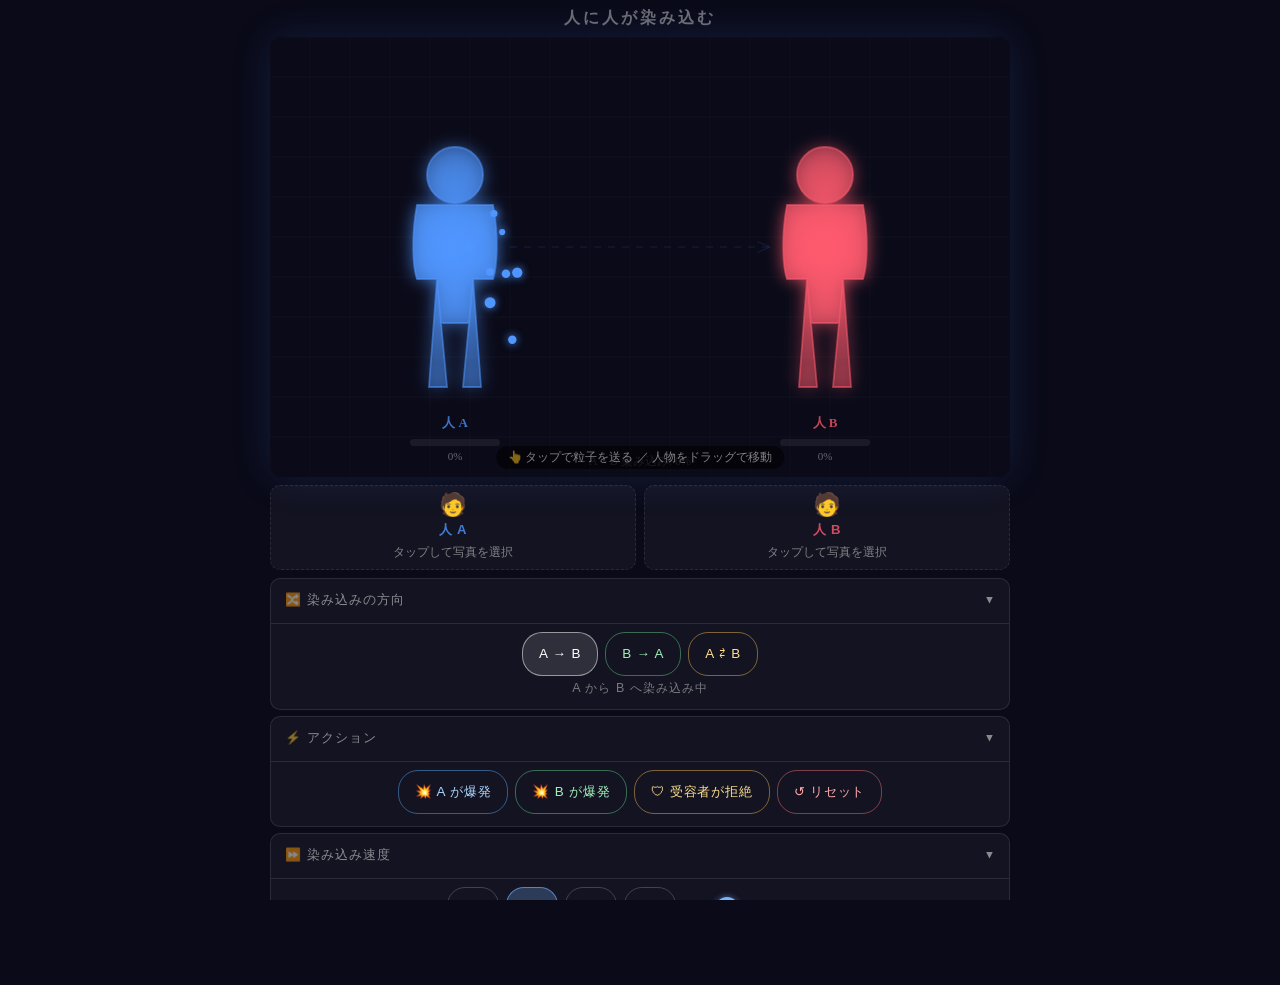
==== commit 29d0fb64: "Update print statement to say 'Goodbye World'" ====
--- a/shimikomi/index.html
+++ b/shimikomi/index.html
@@ -1,202 +1,261 @@
 <!DOCTYPE html>
 <html lang="ja">
 <head>
-  <meta charset="UTF-8" />
-  <meta name="viewport" content="width=device-width, initial-scale=1.0, user-scalable=no" />
+  <meta charset="UTF-8"/>
+  <meta name="viewport" content="width=device-width,initial-scale=1.0,user-scalable=no"/>
   <title>人に人が染み込む</title>
   <style>
-    *, *::before, *::after { margin: 0; padding: 0; box-sizing: border-box; }
-
-    body {
-      background: #0a0a18;
-      display: flex;
-      flex-direction: column;
-      align-items: center;
-      min-height: 100dvh;
-      font-family: 'Segoe UI', 'Helvetica Neue', sans-serif;
-      color: #ccc;
-      overflow-x: hidden;
-      padding: 10px 8px 28px;
-      touch-action: none;
-      user-select: none;
-      -webkit-user-select: none;
-    }
-
-    h1 {
-      font-size: clamp(0.8rem, 3vw, 1.05rem);
-      letter-spacing: 0.2em;
-      margin-bottom: 8px;
-      opacity: 0.55;
-    }
-
-    /* ---- キャンバス ---- */
-    #canvas-wrap {
-      position: relative;
-      width: 100%;
-      max-width: 740px;
-    }
-    canvas {
-      display: block;
-      width: 100%;
-      height: auto;
-      border-radius: 14px;
-      box-shadow: 0 0 50px rgba(80,140,255,0.18);
-      touch-action: none;
-    }
-
-    /* ヒント */
-    #hint {
-      position: absolute;
-      bottom: 10px;
-      left: 50%;
-      transform: translateX(-50%);
-      background: rgba(0,0,0,0.6);
-      color: rgba(255,255,255,0.55);
-      font-size: clamp(0.62rem, 2vw, 0.76rem);
-      padding: 5px 14px;
-      border-radius: 20px;
-      pointer-events: none;
-      white-space: nowrap;
-      transition: opacity 0.6s;
-    }
-
-    /* ---- コントロール全体 ---- */
-    #controls {
-      width: 100%;
-      max-width: 740px;
-      margin-top: 12px;
-      display: flex;
-      flex-direction: column;
-      gap: 10px;
-    }
-
-    .ctrl-row {
-      display: flex;
-      flex-wrap: wrap;
-      gap: 8px;
-      justify-content: center;
-      align-items: center;
-    }
-
-    /* ---- ボタン共通 ---- */
-    .btn {
-      padding: 10px 18px;
-      background: transparent;
-      border-radius: 22px;
-      cursor: pointer;
-      font-size: clamp(0.75rem, 2.6vw, 0.88rem);
-      letter-spacing: 0.07em;
-      transition: background 0.22s, transform 0.1s, opacity 0.2s;
-      -webkit-tap-highlight-color: transparent;
-      min-height: 44px; /* タッチターゲット確保 */
-      min-width: 44px;
-    }
-    .btn:active { transform: scale(0.94); }
-
-    .btn-blue  { border: 1px solid rgba(100,180,255,0.45); color: #aad4ff; }
-    .btn-blue:hover  { background: rgba(100,160,255,0.15); }
-    .btn-red   { border: 1px solid rgba(255,120,120,0.45); color: #ffaaaa; }
-    .btn-red:hover   { background: rgba(255,100,100,0.15); }
-    .btn-gold  { border: 1px solid rgba(255,200,80,0.45);  color: #ffe090; }
-    .btn-gold:hover  { background: rgba(255,200,80,0.12); }
-    .btn-green { border: 1px solid rgba(100,220,140,0.45); color: #a0f0b8; }
-    .btn-green:hover { background: rgba(100,220,140,0.12); }
-
-    /* アクティブ状態（方向ボタン） */
-    .btn.active {
-      background: rgba(255,255,255,0.12);
-      border-color: rgba(255,255,255,0.5);
-      color: #fff;
-    }
-
-    /* ---- 速度コントロール（スマホ対応） ---- */
-    .speed-wrap {
-      display: flex;
-      align-items: center;
-      gap: 6px;
-      background: rgba(255,255,255,0.04);
-      border: 1px solid rgba(255,255,255,0.1);
-      border-radius: 24px;
-      padding: 6px 14px;
-    }
-    .speed-label {
-      font-size: clamp(0.7rem, 2.2vw, 0.8rem);
-      color: rgba(255,255,255,0.45);
-      white-space: nowrap;
-    }
-    /* 速度ボタン群 */
-    .speed-btns {
-      display: flex;
-      gap: 4px;
-    }
-    .spd-btn {
-      width: 44px;
-      height: 36px;
-      border-radius: 18px;
-      border: 1px solid rgba(255,255,255,0.2);
-      background: transparent;
-      color: rgba(255,255,255,0.5);
-      font-size: 0.78rem;
-      cursor: pointer;
-      transition: background 0.2s, color 0.2s;
-      -webkit-tap-highlight-color: transparent;
-    }
-    .spd-btn.active {
-      background: rgba(120,180,255,0.25);
-      border-color: rgba(120,180,255,0.6);
-      color: #aad4ff;
-    }
-    /* スライダー（補助） */
-    input[type=range] {
-      -webkit-appearance: none;
-      width: clamp(80px, 22vw, 140px);
-      height: 4px;
-      border-radius: 2px;
-      background: rgba(255,255,255,0.15);
-      outline: none;
-      cursor: pointer;
-    }
-    input[type=range]::-webkit-slider-thumb {
-      -webkit-appearance: none;
-      width: 22px; height: 22px;
-      border-radius: 50%;
-      background: #7ab4ff;
-      cursor: pointer;
-      box-shadow: 0 0 6px rgba(120,180,255,0.5);
-    }
-    input[type=range]::-moz-range-thumb {
-      width: 22px; height: 22px;
-      border-radius: 50%;
-      background: #7ab4ff;
-      cursor: pointer;
-      border: none;
-    }
-
-    /* ---- ステータス ---- */
-    #statusText {
-      text-align: center;
-      font-size: clamp(0.7rem, 2.2vw, 0.82rem);
-      opacity: 0.45;
-      letter-spacing: 0.08em;
-      min-height: 1.3em;
-      transition: opacity 0.4s;
-    }
-
-    /* ---- 方向インジケーター ---- */
-    #dirLabel {
-      font-size: clamp(0.72rem, 2.3vw, 0.84rem);
-      opacity: 0.6;
-      letter-spacing: 0.1em;
-    }
-
-    /* セクション区切りラベル */
-    .ctrl-section-label {
-      width: 100%;
-      text-align: center;
-      font-size: clamp(0.62rem, 1.9vw, 0.72rem);
-      color: rgba(255,255,255,0.25);
-      letter-spacing: 0.12em;
-      margin-bottom: -4px;
+    *,*::before,*::after{margin:0;padding:0;box-sizing:border-box;}
+
+    :root{
+      --bg:#0a0a18;
+      --panel:rgba(255,255,255,0.04);
+      --border:rgba(255,255,255,0.1);
+      --text:rgba(255,255,255,0.55);
+      --accent-a:rgba(80,150,255,0.8);
+      --accent-b:rgba(255,90,110,0.8);
+    }
+
+    html,body{
+      width:100%;height:100%;
+      background:var(--bg);
+      color:#ccc;
+      font-family:'Segoe UI','Helvetica Neue',sans-serif;
+      overflow-x:hidden;
+      touch-action:none;
+      user-select:none;
+      -webkit-user-select:none;
+    }
+
+    body{
+      display:flex;
+      flex-direction:column;
+      align-items:center;
+      padding:8px 6px 16px;
+      gap:8px;
+      min-height:100dvh;
+    }
+
+    /* ===== タイトル ===== */
+    h1{
+      font-size:clamp(0.78rem,2.8vw,1rem);
+      letter-spacing:.18em;
+      opacity:.5;
+      flex-shrink:0;
+    }
+
+    /* ===== キャンバスラッパー ===== */
+    #canvas-wrap{
+      position:relative;
+      width:100%;
+      max-width:740px;
+      flex-shrink:0;
+    }
+    canvas{
+      display:block;
+      width:100%;
+      height:auto;
+      border-radius:12px;
+      box-shadow:0 0 40px rgba(80,140,255,0.15);
+      touch-action:none;
+      cursor:crosshair;
+    }
+    #hint{
+      position:absolute;
+      bottom:8px;left:50%;
+      transform:translateX(-50%);
+      background:rgba(0,0,0,0.6);
+      color:rgba(255,255,255,0.5);
+      font-size:clamp(0.6rem,1.9vw,0.72rem);
+      padding:4px 12px;
+      border-radius:16px;
+      pointer-events:none;
+      white-space:nowrap;
+      transition:opacity .5s;
+    }
+
+    /* ===== アップロードエリア ===== */
+    #upload-row{
+      display:flex;
+      gap:8px;
+      width:100%;
+      max-width:740px;
+      flex-shrink:0;
+    }
+    .upload-card{
+      flex:1;
+      background:var(--panel);
+      border:1px dashed var(--border);
+      border-radius:10px;
+      padding:8px;
+      display:flex;
+      flex-direction:column;
+      align-items:center;
+      gap:5px;
+      cursor:pointer;
+      transition:background .2s;
+      -webkit-tap-highlight-color:transparent;
+      min-height:64px;
+      justify-content:center;
+    }
+    .upload-card:hover{background:rgba(255,255,255,0.07);}
+    .upload-card input[type=file]{display:none;}
+    .upload-card .card-label{
+      font-size:clamp(0.65rem,2.1vw,0.78rem);
+      opacity:.6;
+      text-align:center;
+      line-height:1.3;
+    }
+    .upload-card .card-title{
+      font-size:clamp(0.7rem,2.3vw,0.82rem);
+      font-weight:bold;
+      letter-spacing:.06em;
+    }
+    .card-a .card-title{color:var(--accent-a);}
+    .card-b .card-title{color:var(--accent-b);}
+    .upload-card .thumb{
+      width:36px;height:36px;
+      border-radius:50%;
+      object-fit:cover;
+      border:2px solid rgba(255,255,255,0.2);
+      display:none;
+    }
+    .upload-card .thumb.visible{display:block;}
+    .upload-card .icon{font-size:1.4rem;line-height:1;}
+
+    /* ===== アコーディオン式コントロール ===== */
+    #ctrl-wrap{
+      width:100%;
+      max-width:740px;
+      display:flex;
+      flex-direction:column;
+      gap:6px;
+      flex-shrink:0;
+    }
+    .accordion{
+      background:var(--panel);
+      border:1px solid var(--border);
+      border-radius:10px;
+      overflow:hidden;
+    }
+    .accordion-header{
+      display:flex;
+      align-items:center;
+      justify-content:space-between;
+      padding:9px 14px;
+      cursor:pointer;
+      font-size:clamp(0.7rem,2.2vw,0.8rem);
+      color:rgba(255,255,255,0.5);
+      letter-spacing:.08em;
+      -webkit-tap-highlight-color:transparent;
+      min-height:44px;
+    }
+    .accordion-header .arrow{
+      transition:transform .25s;
+      font-style:normal;
+      font-size:.7rem;
+    }
+    .accordion.open .accordion-header .arrow{transform:rotate(180deg);}
+    .accordion-body{
+      display:none;
+      padding:8px 10px 12px;
+      border-top:1px solid var(--border);
+    }
+    .accordion.open .accordion-body{display:block;}
+
+    /* ===== ボタン共通 ===== */
+    .ctrl-row{
+      display:flex;
+      flex-wrap:wrap;
+      gap:7px;
+      justify-content:center;
+      align-items:center;
+    }
+    .btn{
+      padding:9px 16px;
+      background:transparent;
+      border-radius:20px;
+      cursor:pointer;
+      font-size:clamp(0.72rem,2.4vw,0.84rem);
+      letter-spacing:.06em;
+      transition:background .2s,transform .1s;
+      -webkit-tap-highlight-color:transparent;
+      min-height:44px;
+      min-width:44px;
+      white-space:nowrap;
+    }
+    .btn:active{transform:scale(.94);}
+    .btn-blue {border:1px solid rgba(100,180,255,.45);color:#aad4ff;}
+    .btn-blue:hover {background:rgba(100,160,255,.15);}
+    .btn-red  {border:1px solid rgba(255,120,120,.45);color:#ffaaaa;}
+    .btn-red:hover  {background:rgba(255,100,100,.15);}
+    .btn-gold {border:1px solid rgba(255,200,80,.45); color:#ffe090;}
+    .btn-gold:hover {background:rgba(255,200,80,.12);}
+    .btn-green{border:1px solid rgba(100,220,140,.45);color:#a0f0b8;}
+    .btn-green:hover{background:rgba(100,220,140,.12);}
+    .btn.active{background:rgba(255,255,255,.12);border-color:rgba(255,255,255,.5);color:#fff;}
+
+    /* 速度ボタン */
+    .spd-btn{
+      width:52px;height:40px;
+      border-radius:18px;
+      border:1px solid rgba(255,255,255,.2);
+      background:transparent;
+      color:rgba(255,255,255,.5);
+      font-size:.78rem;
+      cursor:pointer;
+      transition:background .2s,color .2s;
+      -webkit-tap-highlight-color:transparent;
+      min-height:44px;
+    }
+    .spd-btn.active{
+      background:rgba(120,180,255,.25);
+      border-color:rgba(120,180,255,.6);
+      color:#aad4ff;
+    }
+    input[type=range]{
+      -webkit-appearance:none;
+      width:clamp(90px,25vw,150px);
+      height:4px;
+      border-radius:2px;
+      background:rgba(255,255,255,.15);
+      outline:none;
+      cursor:pointer;
+    }
+    input[type=range]::-webkit-slider-thumb{
+      -webkit-appearance:none;
+      width:24px;height:24px;
+      border-radius:50%;
+      background:#7ab4ff;
+      cursor:pointer;
+      box-shadow:0 0 6px rgba(120,180,255,.5);
+    }
+    input[type=range]::-moz-range-thumb{
+      width:24px;height:24px;
+      border-radius:50%;
+      background:#7ab4ff;
+      border:none;
+      cursor:pointer;
+    }
+
+    /* 方向ラベル */
+    #dirLabel{
+      font-size:clamp(0.68rem,2.1vw,0.78rem);
+      opacity:.55;
+      letter-spacing:.08em;
+      text-align:center;
+      margin-top:4px;
+    }
+
+    /* ステータス */
+    #statusText{
+      font-size:clamp(0.68rem,2.1vw,0.78rem);
+      opacity:.4;
+      letter-spacing:.08em;
+      min-height:1.3em;
+      text-align:center;
+      transition:opacity .4s;
+      flex-shrink:0;
     }
   </style>
 </head>
@@ -204,43 +263,76 @@
 
 <h1>人に人が染み込む</h1>
 
+<!-- キャンバス -->
 <div id="canvas-wrap">
   <canvas id="canvas"></canvas>
   <div id="hint">👆 タップで粒子を送る ／ 人物をドラッグで移動</div>
 </div>
 
-<div id="controls">
-
-  <!-- 方向切替 -->
-  <div class="ctrl-section-label">▼ 染み込みの方向</div>
-  <div class="ctrl-row">
-    <button class="btn btn-blue active" id="dirAB">A → B</button>
-    <button class="btn btn-green"       id="dirBA">B → A</button>
-    <button class="btn btn-gold"        id="dirBoth">A ⇄ B（双方向）</button>
-    <span id="dirLabel">A から B へ染み込み中</span>
+<!-- 写真アップロード -->
+<div id="upload-row">
+  <label class="upload-card card-a">
+    <input type="file" id="fileA" accept="image/*"/>
+    <span class="icon">🧑</span>
+    <span class="card-title">人 A</span>
+    <span class="card-label">タップして写真を選択</span>
+    <img class="thumb" id="thumbA" alt="A"/>
+  </label>
+  <label class="upload-card card-b">
+    <input type="file" id="fileB" accept="image/*"/>
+    <span class="icon">🧑</span>
+    <span class="card-title">人 B</span>
+    <span class="card-label">タップして写真を選択</span>
+    <img class="thumb" id="thumbB" alt="B"/>
+  </label>
+</div>
+
+<!-- コントロール（アコーディオン） -->
+<div id="ctrl-wrap">
+
+  <!-- 方向 -->
+  <div class="accordion open" id="acc-dir">
+    <div class="accordion-header" onclick="toggleAcc('acc-dir')">
+      <span>🔀 染み込みの方向</span><i class="arrow">▲</i>
+    </div>
+    <div class="accordion-body">
+      <div class="ctrl-row">
+        <button class="btn btn-blue active" id="dirAB">A → B</button>
+        <button class="btn btn-green"       id="dirBA">B → A</button>
+        <button class="btn btn-gold"        id="dirBoth">A ⇄ B</button>
+      </div>
+      <div id="dirLabel">A から B へ染み込み中</div>
+    </div>
   </div>
 
   <!-- アクション -->
-  <div class="ctrl-section-label">▼ アクション</div>
-  <div class="ctrl-row">
-    <button class="btn btn-blue"  id="btnBurstA">💥 A が爆発</button>
-    <button class="btn btn-green" id="btnBurstB">💥 B が爆発</button>
-    <button class="btn btn-gold"  id="btnRepel">🛡 受容者が拒絶</button>
-    <button class="btn btn-red"   id="btnReset">↺ リセット</button>
+  <div class="accordion open" id="acc-act">
+    <div class="accordion-header" onclick="toggleAcc('acc-act')">
+      <span>⚡ アクション</span><i class="arrow">▲</i>
+    </div>
+    <div class="accordion-body">
+      <div class="ctrl-row">
+        <button class="btn btn-blue"  id="btnBurstA">💥 A が爆発</button>
+        <button class="btn btn-green" id="btnBurstB">💥 B が爆発</button>
+        <button class="btn btn-gold"  id="btnRepel">🛡 受容者が拒絶</button>
+        <button class="btn btn-red"   id="btnReset">↺ リセット</button>
+      </div>
+    </div>
   </div>
 
   <!-- 速度 -->
-  <div class="ctrl-section-label">▼ 染み込み速度</div>
-  <div class="ctrl-row">
-    <div class="speed-wrap">
-      <span class="speed-label">速度</span>
-      <div class="speed-btns">
+  <div class="accordion open" id="acc-spd">
+    <div class="accordion-header" onclick="toggleAcc('acc-spd')">
+      <span>⏩ 染み込み速度</span><i class="arrow">▲</i>
+    </div>
+    <div class="accordion-body">
+      <div class="ctrl-row">
         <button class="spd-btn" data-v="1">遅</button>
         <button class="spd-btn active" data-v="2">中</button>
         <button class="spd-btn" data-v="3.5">速</button>
         <button class="spd-btn" data-v="5">爆速</button>
+        <input type="range" id="speedSlider" min="1" max="5" value="2" step="0.5"/>
       </div>
-      <input type="range" id="speedSlider" min="1" max="5" value="2" step="0.5" />
     </div>
   </div>
 
@@ -248,9 +340,10 @@
 
 <div id="statusText">人物をドラッグして位置を変えられます</div>
 
+<!-- ===== JavaScript ===== -->
 <script>
 // =============================================
-// MIT License – Human Seeping Into Human v3
+// MIT License – Human Seeping Into Human v4
 // =============================================
 
 const canvas   = document.getElementById('canvas');
@@ -259,290 +352,466 @@
 const statusEl = document.getElementById('statusText');
 const dirLabel = document.getElementById('dirLabel');
 
-// 論理サイズ
-const LW = 740, LH = 460;
+const LW = 740, LH = 440;
 canvas.width  = LW;
 canvas.height = LH;
 
 // =============================================
-// 色定義
+// アコーディオン
+// =============================================
+function toggleAcc(id){
+  document.getElementById(id).classList.toggle('open');
+}
+
+// =============================================
+// 色
 // =============================================
 const COL = {
-  A: { r: 80,  g: 150, b: 255 },
-  B: { r: 255, g: 90,  b: 110 },
+  A:{ r:80,  g:150, b:255 },
+  B:{ r:255, g:90,  b:110 },
 };
 
 // =============================================
-// 人物オブジェクト
-// =============================================
-function makePerson(id, x, y, baseCol) {
-  return {
-    id, x, y,
-    color:     { ...baseCol },
-    baseColor: { ...baseCol },
-    infusion:  0,
-    repelling: 0,
-    dragging:  false,
+// 画像管理
+// =============================================
+const images = { A: null, B: null };
+
+function loadImage(id, file){
+  const reader = new FileReader();
+  reader.onload = e => {
+    const img = new Image();
+    img.onload = () => {
+      images[id] = img;
+      const thumb = document.getElementById('thumb'+id);
+      thumb.src = e.target.result;
+      thumb.classList.add('visible');
+      // アイコン非表示
+      thumb.closest('.upload-card').querySelector('.icon').style.display='none';
+      updateStatus(`人 ${id} の写真を設定しました`);
+    };
+    img.src = e.target.result;
   };
-}
-let pA = makePerson('A', 180, 240, COL.A);
-let pB = makePerson('B', 560, 240, COL.B);
-
-// =============================================
-// 方向設定  'AB' | 'BA' | 'BOTH'
+  reader.readAsDataURL(file);
+}
+
+document.getElementById('fileA').addEventListener('change', e=>{
+  if(e.target.files[0]) loadImage('A', e.target.files[0]);
+});
+document.getElementById('fileB').addEventListener('change', e=>{
+  if(e.target.files[0]) loadImage('B', e.target.files[0]);
+});
+
+// =============================================
+// 人物
+// =============================================
+function makePerson(id, x, y, baseCol){
+  return { id, x, y,
+    color:    {...baseCol},
+    baseColor:{...baseCol},
+    infusion: 0,
+    repelling:0,
+    dragging: false,
+  };
+}
+let pA = makePerson('A', 185, 230, COL.A);
+let pB = makePerson('B', 555, 230, COL.B);
+
+// =============================================
+// 方向
 // =============================================
 let flowDir = 'AB';
-
-function getSender()   { return flowDir === 'BA' ? pB : pA; }
-function getReceiver() { return flowDir === 'BA' ? pA : pB; }
+function getSender()  { return flowDir==='BA' ? pB : pA; }
+function getReceiver(){ return flowDir==='BA' ? pA : pB; }
 
 // =============================================
 // パーティクル
 // =============================================
-let particles     = [];
+let particles      = [];
 let repelParticles = [];
-let ripples       = [];
-let absorbedA = 0; // Bに染み込んだ数
-let absorbedB = 0; // Aに染み込んだ数
+let ripples        = [];
+let absorbedA = 0, absorbedB = 0;
 const MAX_ABSORB = 240;
-
 let speedMult = 2;
 let frame = 0;
 
 // =============================================
 // ユーティリティ
 // =============================================
-function lerp(a, b, t) { return a + (b - a) * Math.max(0, Math.min(1, t)); }
-function lerpColor(c1, c2, t) {
+function lerp(a,b,t){ return a+(b-a)*Math.max(0,Math.min(1,t)); }
+function lerpColor(c1,c2,t){
   return {
-    r: Math.round(lerp(c1.r, c2.r, t)),
-    g: Math.round(lerp(c1.g, c2.g, t)),
-    b: Math.round(lerp(c1.b, c2.b, t)),
+    r:Math.round(lerp(c1.r,c2.r,t)),
+    g:Math.round(lerp(c1.g,c2.g,t)),
+    b:Math.round(lerp(c1.b,c2.b,t)),
   };
 }
-function cs(c, a = 1) { return `rgba(${c.r},${c.g},${c.b},${a})`; }
-function dist2(x1,y1,x2,y2) {
-  const dx=x2-x1, dy=y2-y1; return Math.sqrt(dx*dx+dy*dy);
-}
-
-// キャンバス座標変換
-function toLogical(clientX, clientY) {
-  const rect = canvas.getBoundingClientRect();
-  return {
-    x: (clientX - rect.left)  * (LW / rect.width),
-    y: (clientY - rect.top)   * (LH / rect.height),
-  };
-}
-
-// =============================================
-// 人型パス
-// =============================================
-function buildHumanPath(cx, cy) {
+function cs(c,a=1){ return `rgba(${c.r},${c.g},${c.b},${a})`; }
+function dist2(x1,y1,x2,y2){
+  const dx=x2-x1,dy=y2-y1; return Math.sqrt(dx*dx+dy*dy);
+}
+function toLogical(cx,cy){
+  const r=canvas.getBoundingClientRect();
+  return { x:(cx-r.left)*(LW/r.width), y:(cy-r.top)*(LH/r.height) };
+}
+
+// =============================================
+// 人型パス（頭+胴+足）
+// =============================================
+// 頭の中心: (cx, cy-92)  半径28
+// 胴: cy-62 〜 cy+12
+// 足: cy+12 〜 cy+120
+const HEAD_R   = 28;
+const BODY_W   = 38;
+const BODY_TOP = -62;
+const BODY_BOT = 12;
+const LEG_BOT  = 120;
+const LEG_W    = 18;
+
+function buildHumanPath(cx, cy){
   ctx.save();
   ctx.translate(cx, cy);
   ctx.beginPath();
-  ctx.arc(0, -92, 28, 0, Math.PI * 2);
-  ctx.moveTo(-30, -62);
-  ctx.bezierCurveTo(-42,-30,-40,0,-36,12);
-  ctx.lineTo(-22,12); ctx.lineTo(-18,56); ctx.lineTo(18,56);
-  ctx.lineTo(22,12);  ctx.lineTo(36,12);
-  ctx.bezierCurveTo(40,0,42,-30,30,-62);
+  // 頭
+  ctx.arc(0, -92, HEAD_R, 0, Math.PI*2);
+  // 胴体
+  ctx.moveTo(-BODY_W, BODY_TOP);
+  ctx.bezierCurveTo(-44,-30,-42,0,-38,BODY_BOT);
+  ctx.lineTo(-LEG_W, BODY_BOT);
+  ctx.lineTo(-LEG_W+4, 56);
+  ctx.lineTo(LEG_W-4, 56);
+  ctx.lineTo(LEG_W, BODY_BOT);
+  ctx.lineTo(38, BODY_BOT);
+  ctx.bezierCurveTo(42,0,44,-30,BODY_W,BODY_TOP);
   ctx.closePath();
-  ctx.moveTo(-18,56); ctx.lineTo(-26,120); ctx.lineTo(-8,120); ctx.lineTo(-2,56); ctx.closePath();
-  ctx.moveTo(2,56);   ctx.lineTo(8,120);  ctx.lineTo(26,120); ctx.lineTo(18,56);  ctx.closePath();
+  // 左足
+  ctx.moveTo(-LEG_W, BODY_BOT);
+  ctx.lineTo(-26, LEG_BOT);
+  ctx.lineTo(-8,  LEG_BOT);
+  ctx.lineTo(-LEG_W+4, 56);
+  ctx.closePath();
+  // 右足
+  ctx.moveTo(LEG_W-4, 56);
+  ctx.lineTo(8,  LEG_BOT);
+  ctx.lineTo(26, LEG_BOT);
+  ctx.lineTo(LEG_W, BODY_BOT);
+  ctx.closePath();
   ctx.restore();
 }
 
 // シルエット内判定（楕円近似）
-function insidePerson(p, x, y) {
-  const dx = x - p.x, dy = y - (p.y - 20);
-  return (dx*dx)/(46*46) + (dy*dy)/(112*112) < 1;
+function insidePerson(p, x, y){
+  const dx=x-p.x, dy=y-(p.y-20);
+  return (dx*dx)/(48*48)+(dy*dy)/(115*115)<1;
+}
+
+// =============================================
+// 写真をシルエット内に描画（クリッピング）
+// =============================================
+function drawPersonImage(person, img, alpha=1){
+  if(!img) return;
+  ctx.save();
+  // クリップ領域をシルエットに設定
+  buildHumanPath(person.x, person.y);
+  ctx.clip();
+  ctx.globalAlpha = alpha;
+
+  // シルエット全体を覆う矩形にアスペクト比を保ってカバー
+  const sw = 100, sh = 230; // シルエットの概算サイズ
+  const bx = person.x - sw/2;
+  const by = person.y - 92 - HEAD_R;
+  const bh = LEG_BOT + HEAD_R + 28;
+  const bw = sw;
+
+  const ir = img.width / img.height;
+  const br = bw / bh;
+  let dw, dh, dx, dy;
+  if(ir > br){
+    dh = bh; dw = dh * ir;
+    dx = bx - (dw-bw)/2; dy = by;
+  } else {
+    dw = bw; dh = dw / ir;
+    dx = bx; dy = by - (dh-bh)/2;
+  }
+  ctx.drawImage(img, dx, dy, dw, dh);
+  ctx.restore();
+}
+
+// =============================================
+// モーフィング描画（染み込み合成）
+// =============================================
+function drawPersonMorph(person){
+  const isB = person.id === 'B';
+  const inf  = person.infusion;           // 0→1
+  const srcId   = isB ? 'A' : 'B';       // 染み込んでくる側
+  const ownId   = person.id;
+  const imgOwn  = images[ownId];
+  const imgSrc  = images[srcId];
+  const colOwn  = person.baseColor;
+  const colSrc  = isB ? COL.A : COL.B;
+
+  ctx.save();
+
+  // --- 1. グロー ---
+  ctx.shadowColor = cs(person.color, 1);
+  ctx.shadowBlur  = 18 + inf * 28;
+
+  // --- 2. ベース（自分の色 or 写真） ---
+  if(imgOwn){
+    // 自分の写真をシルエット内に描画
+    buildHumanPath(person.x, person.y);
+    ctx.fillStyle = cs(colOwn, 0.25);
+    ctx.fill();
+    ctx.shadowBlur = 0;
+    drawPersonImage(person, imgOwn, 1);
+  } else {
+    // 写真なし → グラデーション塗り
+    const grad = ctx.createRadialGradient(
+      person.x, person.y-20, 4,
+      person.x, person.y-20, 118
+    );
+    grad.addColorStop(0, cs(colOwn, 0.95));
+    grad.addColorStop(1, cs(colOwn, 0.42));
+    ctx.fillStyle = grad;
+    buildHumanPath(person.x, person.y);
+    ctx.fill();
+  }
+
+  ctx.shadowBlur = 0;
+
+  // --- 3. 染み込み層（相手の色 or 写真を inf に応じてオーバーレイ） ---
+  if(inf > 0.01){
+    ctx.save();
+    buildHumanPath(person.x, person.y);
+    ctx.clip();
+
+    if(imgSrc){
+      // 相手の写真を半透明でオーバーレイ（モーフィング）
+      ctx.globalAlpha = inf * 0.82;
+      ctx.globalCompositeOperation = 'source-over';
+
+      const sw=100, bx=person.x-50;
+      const by=person.y-92-HEAD_R;
+      const bh=LEG_BOT+HEAD_R+28, bw=sw;
+      const ir=imgSrc.width/imgSrc.height, br=bw/bh;
+      let dw,dh,dx,dy;
+      if(ir>br){ dh=bh;dw=dh*ir;dx=bx-(dw-bw)/2;dy=by; }
+      else      { dw=bw;dh=dw/ir;dx=bx;dy=by-(dh-bh)/2; }
+      ctx.drawImage(imgSrc, dx, dy, dw, dh);
+
+      // 色相シフトオーバーレイ（写真だけだと色変化が分かりにくいため補助）
+      ctx.globalCompositeOperation = 'color';
+      ctx.globalAlpha = inf * 0.45;
+      ctx.fillStyle = cs(colSrc, 1);
+      ctx.fillRect(person.x-60, person.y-130, 120, 270);
+    } else {
+      // 写真なし → 相手の色でオーバーレイ
+      ctx.globalAlpha = inf * 0.78;
+      ctx.globalCompositeOperation = 'source-over';
+      const grad2 = ctx.createRadialGradient(
+        person.x, person.y-20, 4,
+        person.x, person.y-20, 118
+      );
+      grad2.addColorStop(0, cs(colSrc, 0.9));
+      grad2.addColorStop(1, cs(colSrc, 0.35));
+      ctx.fillStyle = grad2;
+      ctx.fillRect(person.x-60, person.y-130, 120, 270);
+    }
+    ctx.restore();
+  }
+
+  // --- 4. 輪郭線 ---
+  ctx.strokeStyle = cs(person.color, 0.55);
+  ctx.lineWidth   = 1.8;
+  buildHumanPath(person.x, person.y);
+  ctx.stroke();
+
+  // --- 5. 拒絶シールド ---
+  if(person.repelling > 0){
+    const prog = person.repelling/65;
+    ctx.save();
+    ctx.strokeStyle = cs(person.baseColor, prog*0.85);
+    ctx.lineWidth   = 3;
+    ctx.shadowColor = cs(person.baseColor, prog);
+    ctx.shadowBlur  = 22;
+    ctx.beginPath();
+    ctx.ellipse(person.x, person.y-20, 60, 120, 0, 0, Math.PI*2);
+    ctx.stroke();
+    ctx.restore();
+  }
+
+  // --- 6. ドラッグハイライト ---
+  if(person.dragging){
+    ctx.save();
+    ctx.strokeStyle='rgba(255,255,255,0.35)';
+    ctx.lineWidth=2;
+    ctx.setLineDash([5,5]);
+    ctx.beginPath();
+    ctx.ellipse(person.x, person.y-20, 60, 120, 0, 0, Math.PI*2);
+    ctx.stroke();
+    ctx.restore();
+  }
+
+  // --- 7. ラベル ---
+  ctx.fillStyle = cs(person.color, 0.75);
+  ctx.font = 'bold 13px Segoe UI';
+  ctx.textAlign = 'center';
+  const name = images[person.id] ? `人 ${person.id}` : `人 ${person.id}`;
+  ctx.fillText(name, person.x, person.y+160);
+
+  // --- 8. 染み込みバー ---
+  const absorbed = person.id==='B' ? absorbedA : absorbedB;
+  const t = absorbed/MAX_ABSORB;
+  const bw2=90, bh2=7;
+  const bx2=person.x-bw2/2, by2=person.y+172;
+  ctx.fillStyle='rgba(255,255,255,0.07)';
+  ctx.beginPath(); ctx.roundRect(bx2,by2,bw2,bh2,4); ctx.fill();
+  const barCol = person.id==='B'
+    ? lerpColor(COL.B,COL.A,t)
+    : lerpColor(COL.A,COL.B,t);
+  ctx.fillStyle=cs(barCol,0.88);
+  ctx.beginPath(); ctx.roundRect(bx2,by2,bw2*t,bh2,4); ctx.fill();
+  ctx.fillStyle='rgba(255,255,255,0.38)';
+  ctx.font='11px Segoe UI';
+  ctx.fillText(`${Math.round(t*100)}%`, person.x, by2+bh2+14);
+
+  ctx.restore();
 }
 
 // =============================================
 // パーティクル生成
 // =============================================
-function spawnParticle(fromX, fromY, sender, receiver, opts = {}) {
+function spawnParticle(fx,fy,sender,receiver,opts={}){
   particles.push({
-    x:    fromX + (Math.random()-0.5)*(opts.jitter??18),
-    y:    fromY + (Math.random()-0.5)*(opts.jitter??18),
-    vx:   (Math.random()-0.5)*1.2,
-    vy:   (Math.random()-0.5)*1.2,
-    size: opts.size ?? (2.5 + Math.random()*3),
-    alpha: 1,
-    color: { ...sender.color },
-    targetId: receiver.id,       // どちらに向かうか
-    state: 'flying',
-    seepProgress: 0,
-    wobble: Math.random()*Math.PI*2,
-    wobbleSpeed: 0.03 + Math.random()*0.04,
-    speed: (opts.speed ?? (1.4 + Math.random()*1.4)) * (speedMult/2),
-    delay: opts.delay ?? 0,
-    tjx: (Math.random()-0.5)*55,
-    tjy: (Math.random()-0.5)*95,
+    x:   fx+(Math.random()-.5)*(opts.jitter??18),
+    y:   fy+(Math.random()-.5)*(opts.jitter??18),
+    vx:  (Math.random()-.5)*1.2,
+    vy:  (Math.random()-.5)*1.2,
+    size:opts.size??(2.5+Math.random()*3),
+    alpha:1,
+    color:{...sender.color},
+    targetId:receiver.id,
+    state:'flying',
+    seepProgress:0,
+    wobble:Math.random()*Math.PI*2,
+    wobbleSpeed:.03+Math.random()*.04,
+    speed:(opts.speed??(1.4+Math.random()*1.4))*(speedMult/2),
+    delay:opts.delay??0,
+    tjx:(Math.random()-.5)*55,
+    tjy:(Math.random()-.5)*95,
   });
 }
-
-function spawnFromPerson(person, receiver, count=1, opts={}) {
-  for (let i=0; i<count; i++) {
-    const angle = Math.random()*Math.PI*2;
-    const ox = Math.cos(angle)*36*Math.random();
-    const oy = Math.sin(angle)*100*Math.random() - 20;
-    spawnParticle(person.x+ox, person.y+oy, person, receiver, {
-      ...opts,
-      delay: opts.delay ?? Math.floor(Math.random()*30),
+function spawnFromPerson(person,receiver,count=1,opts={}){
+  for(let i=0;i<count;i++){
+    const a=Math.random()*Math.PI*2;
+    const ox=Math.cos(a)*36*Math.random();
+    const oy=Math.sin(a)*100*Math.random()-20;
+    spawnParticle(person.x+ox,person.y+oy,person,receiver,{
+      ...opts, delay:opts.delay??Math.floor(Math.random()*30),
     });
   }
 }
-
-function spawnFromPoint(lx, ly, sender, receiver) {
-  spawnParticle(lx, ly, sender, receiver, { jitter:10, speed:2.0+Math.random(), delay:0 });
-}
-
-// =============================================
-// 波紋
-// =============================================
-function addRipple(x, y, color) {
-  ripples.push({ x, y, r:8, alpha:0.7, color });
-}
-
-// =============================================
-// 拒絶
-// =============================================
-function triggerRepel() {
-  const receiver = getReceiver();
-  const sender   = getSender();
-  if (receiver.repelling > 0) return;
-  receiver.repelling = 65;
-
-  const absorbed = receiver.id==='B' ? absorbedA : absorbedB;
-  const repelCount = Math.floor(absorbed * 0.28);
-  for (let i=0; i<repelCount; i++) {
-    const angle = Math.random()*Math.PI*2;
-    const r = Math.random()*42;
+function spawnFromPoint(lx,ly,sender,receiver){
+  spawnParticle(lx,ly,sender,receiver,{jitter:10,speed:2+Math.random(),delay:0});
+}
+
+// =============================================
+// 波紋・拒絶
+// =============================================
+function addRipple(x,y,color){ ripples.push({x,y,r:8,alpha:.7,color}); }
+
+function triggerRepel(){
+  const receiver=getReceiver();
+  if(receiver.repelling>0) return;
+  receiver.repelling=65;
+  const absorbed=receiver.id==='B'?absorbedA:absorbedB;
+  const cnt=Math.floor(absorbed*.28);
+  for(let i=0;i<cnt;i++){
+    const a=Math.random()*Math.PI*2, r=Math.random()*42;
     repelParticles.push({
-      x:  receiver.x + Math.cos(angle)*r,
-      y:  (receiver.y-20) + Math.sin(angle)*r*0.8,
-      vx: Math.cos(angle)*(3+Math.random()*3),
-      vy: Math.sin(angle)*(3+Math.random()*3) - 2,
-      size: 2+Math.random()*2.5,
-      alpha: 0.9,
-      color: { ...receiver.color },
+      x:receiver.x+Math.cos(a)*r,
+      y:(receiver.y-20)+Math.sin(a)*r*.8,
+      vx:Math.cos(a)*(3+Math.random()*3),
+      vy:Math.sin(a)*(3+Math.random()*3)-2,
+      size:2+Math.random()*2.5, alpha:.9,
+      color:{...receiver.color},
     });
   }
-
-  const rollback = Math.min(receiver.infusion, 0.2);
-  receiver.infusion = Math.max(0, receiver.infusion - rollback);
-  if (receiver.id==='B') {
-    absorbedA = Math.floor(absorbedA*(1-rollback));
-    receiver.color = lerpColor(COL.B, COL.A, receiver.infusion*0.85);
+  const rb=Math.min(receiver.infusion,.2);
+  receiver.infusion=Math.max(0,receiver.infusion-rb);
+  if(receiver.id==='B'){
+    absorbedA=Math.floor(absorbedA*(1-rb));
+    receiver.color=lerpColor(COL.B,COL.A,receiver.infusion*.85);
   } else {
-    absorbedB = Math.floor(absorbedB*(1-rollback));
-    receiver.color = lerpColor(COL.A, COL.B, receiver.infusion*0.85);
-  }
-  addRipple(receiver.x, receiver.y-20, receiver.baseColor);
+    absorbedB=Math.floor(absorbedB*(1-rb));
+    receiver.color=lerpColor(COL.A,COL.B,receiver.infusion*.85);
+  }
+  addRipple(receiver.x,receiver.y-20,receiver.baseColor);
   updateStatus('🛡 拒絶！ 染み込みが少し戻った...');
 }
 
 // =============================================
 // 更新
 // =============================================
-function updateParticles() {
-  const sp = speedMult / 2;
-
-  particles.forEach(p => {
-    if (p.delay > 0) { p.delay--; return; }
-    if (p.state === 'absorbed') return;
-
-    const receiver = p.targetId==='B' ? pB : pA;
-    const isRepelling = receiver.repelling > 0;
-
-    if (p.state === 'flying') {
-      const tx = receiver.x + p.tjx;
-      const ty = (receiver.y-20) + p.tjy;
-      const dx = tx-p.x, dy = ty-p.y;
-      const d  = Math.sqrt(dx*dx+dy*dy) || 1;
-
-      p.wobble += p.wobbleSpeed;
-      p.vx += (dx/d)*0.22*sp + Math.sin(p.wobble)*1.8*0.04;
-      p.vy += (dy/d)*0.22*sp + Math.cos(p.wobble*0.7)*1.2*0.04;
-
-      const spd = Math.sqrt(p.vx*p.vx+p.vy*p.vy);
-      if (spd > p.speed*sp) { p.vx=(p.vx/spd)*p.speed*sp; p.vy=(p.vy/spd)*p.speed*sp; }
-
-      // 拒絶中は弾かれる
-      if (isRepelling) {
-        const d2 = dist2(p.x,p.y,receiver.x,receiver.y-20);
-        if (d2 < 65) {
-          const ax=(p.x-receiver.x)/d2, ay=(p.y-(receiver.y-20))/d2;
-          p.vx += ax*2.8; p.vy += ay*2.8;
+function updateParticles(){
+  const sp=speedMult/2;
+  particles.forEach(p=>{
+    if(p.delay>0){p.delay--;return;}
+    if(p.state==='absorbed') return;
+    const receiver=p.targetId==='B'?pB:pA;
+    if(p.state==='flying'){
+      const tx=receiver.x+p.tjx, ty=(receiver.y-20)+p.tjy;
+      const dx=tx-p.x, dy=ty-p.y;
+      const d=Math.sqrt(dx*dx+dy*dy)||1;
+      p.wobble+=p.wobbleSpeed;
+      p.vx+=(dx/d)*.22*sp+Math.sin(p.wobble)*1.8*.04;
+      p.vy+=(dy/d)*.22*sp+Math.cos(p.wobble*.7)*1.2*.04;
+      const spd=Math.sqrt(p.vx*p.vx+p.vy*p.vy);
+      if(spd>p.speed*sp){p.vx=(p.vx/spd)*p.speed*sp;p.vy=(p.vy/spd)*p.speed*sp;}
+      if(receiver.repelling>0){
+        const d2=dist2(p.x,p.y,receiver.x,receiver.y-20);
+        if(d2<65){const ax=(p.x-receiver.x)/d2,ay=(p.y-(receiver.y-20))/d2;p.vx+=ax*2.8;p.vy+=ay*2.8;}
+      } else if(insidePerson(receiver,p.x,p.y)){
+        p.state='seeping'; addRipple(p.x,p.y,p.color);
+      }
+      p.x+=p.vx; p.y+=p.vy;
+    }
+    if(p.state==='seeping'){
+      const cx=receiver.x,cy=receiver.y-20;
+      p.x+=(cx-p.x)*.09*sp; p.y+=(cy-p.y)*.09*sp;
+      p.size*=.92; p.alpha*=.94; p.seepProgress+=.05*sp;
+      if(p.seepProgress>=1||p.size<.25){
+        p.state='absorbed';
+        if(receiver.id==='B'){
+          absorbedA=Math.min(absorbedA+1,MAX_ABSORB);
+          receiver.infusion=absorbedA/MAX_ABSORB;
+          receiver.color=lerpColor(COL.B,COL.A,receiver.infusion*.85);
+        } else {
+          absorbedB=Math.min(absorbedB+1,MAX_ABSORB);
+          receiver.infusion=absorbedB/MAX_ABSORB;
+          receiver.color=lerpColor(COL.A,COL.B,receiver.infusion*.85);
         }
-      } else if (insidePerson(receiver, p.x, p.y)) {
-        p.state = 'seeping';
-        addRipple(p.x, p.y, p.color);
+        if(receiver.infusion>=1) updateStatus('✨ 完全に染み込んだ...');
       }
-
-      p.x += p.vx; p.y += p.vy;
-    }
-
-    if (p.state === 'seeping') {
-      const cx=receiver.x, cy=receiver.y-20;
-      p.x += (cx-p.x)*0.09*sp;
-      p.y += (cy-p.y)*0.09*sp;
-      p.size  *= 0.92;
-      p.alpha *= 0.94;
-      p.seepProgress += 0.05*sp;
-
-      if (p.seepProgress>=1 || p.size<0.25) {
-        p.state = 'absorbed';
-        if (receiver.id==='B') {
-          absorbedA = Math.min(absorbedA+1, MAX_ABSORB);
-          receiver.infusion = absorbedA/MAX_ABSORB;
-          receiver.color = lerpColor(COL.B, COL.A, receiver.infusion*0.85);
-        } else {
-          absorbedB = Math.min(absorbedB+1, MAX_ABSORB);
-          receiver.infusion = absorbedB/MAX_ABSORB;
-          receiver.color = lerpColor(COL.A, COL.B, receiver.infusion*0.85);
-        }
-        if (receiver.infusion >= 1) updateStatus('✨ 完全に染み込んだ...');
-      }
     }
   });
-
-  // 拒絶パーティクル
-  repelParticles = repelParticles.filter(p=>p.alpha>0.02);
-  repelParticles.forEach(p => {
-    p.x+=p.vx; p.y+=p.vy; p.vy+=0.13;
-    p.alpha*=0.93; p.size*=0.97;
-  });
-
-  // 波紋
-  ripples = ripples.filter(r=>r.alpha>0.01);
-  ripples.forEach(r => { r.r+=2.8; r.alpha*=0.91; });
-
-  // 拒絶カウントダウン
-  if (pA.repelling>0) pA.repelling--;
-  if (pB.repelling>0) pB.repelling--;
-
-  // 自動生成
-  if (frame%6===0) {
-    if (flowDir==='AB' || flowDir==='BOTH') {
-      if (absorbedA<MAX_ABSORB) spawnFromPerson(pA, pB, 1, {delay:0});
-    }
-    if (flowDir==='BA' || flowDir==='BOTH') {
-      if (absorbedB<MAX_ABSORB) spawnFromPerson(pB, pA, 1, {delay:0});
-    }
-  }
-
-  // 不要除去
-  if (frame%200===0) particles = particles.filter(p=>p.state!=='absorbed');
+  repelParticles=repelParticles.filter(p=>p.alpha>.02);
+  repelParticles.forEach(p=>{p.x+=p.vx;p.y+=p.vy;p.vy+=.13;p.alpha*=.93;p.size*=.97;});
+  ripples=ripples.filter(r=>r.alpha>.01);
+  ripples.forEach(r=>{r.r+=2.8;r.alpha*=.91;});
+  if(pA.repelling>0) pA.repelling--;
+  if(pB.repelling>0) pB.repelling--;
+  if(frame%6===0){
+    if((flowDir==='AB'||flowDir==='BOTH')&&absorbedA<MAX_ABSORB) spawnFromPerson(pA,pB,1,{delay:0});
+    if((flowDir==='BA'||flowDir==='BOTH')&&absorbedB<MAX_ABSORB) spawnFromPerson(pB,pA,1,{delay:0});
+  }
+  if(frame%200===0) particles=particles.filter(p=>p.state!=='absorbed');
 }
 
 // =============================================
 // 描画
 // =============================================
-function drawBG() {
-  ctx.fillStyle = '#0a0a18';
+function drawBG(){
+  ctx.fillStyle='#0a0a18';
   ctx.fillRect(0,0,LW,LH);
   ctx.strokeStyle='rgba(255,255,255,0.022)';
   ctx.lineWidth=1;
@@ -550,189 +819,97 @@
   for(let y=0;y<LH;y+=40){ctx.beginPath();ctx.moveTo(0,y);ctx.lineTo(LW,y);ctx.stroke();}
 }
 
-function drawFlowArrow() {
-  const ax = pA.x, ay = pA.y - 20;
-  const bx = pB.x, by = pB.y - 20;
-  const midX = (ax+bx)/2, midY = (ay+by)/2;
-  const angle = Math.atan2(by-ay, bx-ax);
-  const len   = dist2(ax,ay,bx,by);
-  if (len < 80) return;
-
+function drawFlowArrow(){
+  const ax=pA.x,ay=pA.y-20,bx=pB.x,by=pB.y-20;
+  const angle=Math.atan2(by-ay,bx-ax);
+  if(dist2(ax,ay,bx,by)<80) return;
   ctx.save();
-  ctx.globalAlpha = 0.1;
-  ctx.strokeStyle = cs(COL.A);
-  ctx.lineWidth = 1.5;
-  ctx.setLineDash([7,7]);
-
-  if (flowDir==='AB' || flowDir==='BOTH') {
+  ctx.globalAlpha=.1;
+  if(flowDir==='AB'||flowDir==='BOTH'){
+    ctx.strokeStyle=cs(COL.A);ctx.lineWidth=1.5;ctx.setLineDash([7,7]);
     ctx.beginPath();
-    ctx.moveTo(ax + Math.cos(angle)*55, ay + Math.sin(angle)*55);
-    ctx.lineTo(bx - Math.cos(angle)*55, by - Math.sin(angle)*55);
-    ctx.stroke();
-    // 矢頭
-    ctx.setLineDash([]);
-    const hx = bx - Math.cos(angle)*55, hy = by - Math.sin(angle)*55;
-    ctx.beginPath();
-    ctx.moveTo(hx - Math.cos(angle-0.4)*14, hy - Math.sin(angle-0.4)*14);
-    ctx.lineTo(hx, hy);
-    ctx.lineTo(hx - Math.cos(angle+0.4)*14, hy - Math.sin(angle+0.4)*14);
-    ctx.stroke();
-  }
-  if (flowDir==='BA' || flowDir==='BOTH') {
-    ctx.setLineDash([7,7]);
-    ctx.strokeStyle = cs(COL.B);
-    ctx.beginPath();
-    ctx.moveTo(bx - Math.cos(angle)*55, by - Math.sin(angle)*55);
-    ctx.lineTo(ax + Math.cos(angle)*55, ay + Math.sin(angle)*55);
+    ctx.moveTo(ax+Math.cos(angle)*55,ay+Math.sin(angle)*55);
+    ctx.lineTo(bx-Math.cos(angle)*55,by-Math.sin(angle)*55);
     ctx.stroke();
     ctx.setLineDash([]);
-    const hx = ax + Math.cos(angle)*55, hy = ay + Math.sin(angle)*55;
+    const hx=bx-Math.cos(angle)*55,hy=by-Math.sin(angle)*55;
     ctx.beginPath();
-    ctx.moveTo(hx + Math.cos(angle-0.4)*14, hy + Math.sin(angle-0.4)*14);
-    ctx.lineTo(hx, hy);
-    ctx.lineTo(hx + Math.cos(angle+0.4)*14, hy + Math.sin(angle+0.4)*14);
+    ctx.moveTo(hx-Math.cos(angle-.4)*14,hy-Math.sin(angle-.4)*14);
+    ctx.lineTo(hx,hy);
+    ctx.lineTo(hx-Math.cos(angle+.4)*14,hy-Math.sin(angle+.4)*14);
     ctx.stroke();
   }
-  ctx.restore();
-}
-
-function drawPerson(person, label) {
-  ctx.save();
-  let ox = 0;
-  if (person.repelling > 0) ox = (Math.random()-0.5)*5*(person.repelling/65);
-
-  ctx.shadowColor = cs(person.color,1);
-  ctx.shadowBlur  = 20 + person.infusion*26;
-
-  const grad = ctx.createRadialGradient(
-    person.x+ox, person.y-20, 4,
-    person.x+ox, person.y-20, 118
-  );
-  grad.addColorStop(0, cs(person.color,0.95));
-  grad.addColorStop(1, cs(person.color,0.42));
-  ctx.fillStyle = grad;
-  buildHumanPath(person.x+ox, person.y);
-  ctx.fill();
-
-  ctx.shadowBlur = 0;
-  ctx.strokeStyle = cs(person.color,0.52);
-  ctx.lineWidth = 1.8;
-  buildHumanPath(person.x+ox, person.y);
-  ctx.stroke();
-
-  // 拒絶シールド
-  if (person.repelling > 0) {
-    const prog = person.repelling/65;
-    ctx.strokeStyle = cs(person.baseColor, prog*0.85);
-    ctx.lineWidth = 3;
-    ctx.shadowColor = cs(person.baseColor, prog);
-    ctx.shadowBlur  = 22;
+  if(flowDir==='BA'||flowDir==='BOTH'){
+    ctx.strokeStyle=cs(COL.B);ctx.lineWidth=1.5;ctx.setLineDash([7,7]);
     ctx.beginPath();
-    ctx.ellipse(person.x, person.y-20, 58, 118, 0, 0, Math.PI*2);
-    ctx.stroke();
-  }
-
-  // ドラッグ中ハイライト
-  if (person.dragging) {
-    ctx.strokeStyle = 'rgba(255,255,255,0.35)';
-    ctx.lineWidth = 2;
-    ctx.shadowBlur = 0;
-    ctx.setLineDash([5,5]);
-    ctx.beginPath();
-    ctx.ellipse(person.x, person.y-20, 58, 118, 0, 0, Math.PI*2);
+    ctx.moveTo(bx-Math.cos(angle)*55,by-Math.sin(angle)*55);
+    ctx.lineTo(ax+Math.cos(angle)*55,ay+Math.sin(angle)*55);
     ctx.stroke();
     ctx.setLineDash([]);
-  }
-
-  ctx.shadowBlur = 0;
-  ctx.fillStyle = cs(person.color,0.75);
-  ctx.font = 'bold 13px Segoe UI';
-  ctx.textAlign = 'center';
-  ctx.fillText(label, person.x, person.y+158);
-
-  // 染み込みバー
-  const absorbed = person.id==='B' ? absorbedA : absorbedB;
-  const inf = absorbed/MAX_ABSORB;
-  const bw=90, bh=7;
-  const bx=person.x-bw/2, by=person.y+170;
-  ctx.fillStyle='rgba(255,255,255,0.07)';
-  ctx.beginPath(); ctx.roundRect(bx,by,bw,bh,4); ctx.fill();
-  const barCol = person.id==='B'
-    ? lerpColor(COL.B, COL.A, inf)
-    : lerpColor(COL.A, COL.B, inf);
-  ctx.fillStyle = cs(barCol,0.88);
-  ctx.beginPath(); ctx.roundRect(bx,by,bw*inf,bh,4); ctx.fill();
-  ctx.fillStyle='rgba(255,255,255,0.38)';
-  ctx.font='11px Segoe UI';
-  ctx.fillText(`${Math.round(inf*100)}%`, person.x, by+bh+14);
-
+    const hx=ax+Math.cos(angle)*55,hy=ay+Math.sin(angle)*55;
+    ctx.beginPath();
+    ctx.moveTo(hx+Math.cos(angle-.4)*14,hy+Math.sin(angle-.4)*14);
+    ctx.lineTo(hx,hy);
+    ctx.lineTo(hx+Math.cos(angle+.4)*14,hy+Math.sin(angle+.4)*14);
+    ctx.stroke();
+  }
   ctx.restore();
 }
 
-function drawParticles() {
-  particles.forEach(p => {
-    if (p.state==='absorbed'||p.delay>0) return;
+function drawParticles(){
+  particles.forEach(p=>{
+    if(p.state==='absorbed'||p.delay>0) return;
     ctx.save();
-    ctx.globalAlpha = p.alpha;
-    ctx.shadowColor = cs(p.color,0.9);
-    ctx.shadowBlur  = 9;
-    ctx.fillStyle   = cs(p.color,1);
-    ctx.beginPath();
-    ctx.arc(p.x, p.y, p.size, 0, Math.PI*2);
-    ctx.fill();
+    ctx.globalAlpha=p.alpha;
+    ctx.shadowColor=cs(p.color,.9);ctx.shadowBlur=9;
+    ctx.fillStyle=cs(p.color,1);
+    ctx.beginPath();ctx.arc(p.x,p.y,p.size,0,Math.PI*2);ctx.fill();
     ctx.restore();
   });
-  repelParticles.forEach(p => {
+  repelParticles.forEach(p=>{
     ctx.save();
-    ctx.globalAlpha = p.alpha;
-    ctx.shadowColor = cs(p.color,0.8);
-    ctx.shadowBlur  = 7;
-    ctx.fillStyle   = cs(p.color,1);
-    ctx.beginPath();
-    ctx.arc(p.x, p.y, p.size, 0, Math.PI*2);
-    ctx.fill();
+    ctx.globalAlpha=p.alpha;
+    ctx.shadowColor=cs(p.color,.8);ctx.shadowBlur=7;
+    ctx.fillStyle=cs(p.color,1);
+    ctx.beginPath();ctx.arc(p.x,p.y,p.size,0,Math.PI*2);ctx.fill();
     ctx.restore();
   });
 }
 
-function drawRipples() {
-  ripples.forEach(r => {
+function drawRipples(){
+  ripples.forEach(r=>{
     ctx.save();
-    ctx.strokeStyle = cs(r.color,r.alpha);
-    ctx.lineWidth = 1.5;
-    ctx.beginPath();
-    ctx.ellipse(r.x,r.y,r.r*0.38,r.r,0,0,Math.PI*2);
-    ctx.stroke();
+    ctx.strokeStyle=cs(r.color,r.alpha);ctx.lineWidth=1.5;
+    ctx.beginPath();ctx.ellipse(r.x,r.y,r.r*.38,r.r,0,0,Math.PI*2);ctx.stroke();
     ctx.restore();
   });
 }
 
-function drawUI() {
+function drawUI(){
   ctx.save();
   ctx.fillStyle='rgba(255,255,255,0.22)';
-  ctx.font='12px Segoe UI';
-  ctx.textAlign='center';
-  const pctA = Math.round((absorbedA/MAX_ABSORB)*100);
-  const pctB = Math.round((absorbedB/MAX_ABSORB)*100);
-  let txt = '';
-  if (flowDir==='AB')   txt = `A→B 染み込み: ${pctA}%`;
-  if (flowDir==='BA')   txt = `B→A 染み込み: ${pctB}%`;
-  if (flowDir==='BOTH') txt = `A→B: ${pctA}%  ／  B→A: ${pctB}%`;
-  ctx.fillText(txt, LW/2, LH-14);
+  ctx.font='12px Segoe UI';ctx.textAlign='center';
+  const pA2=Math.round((absorbedA/MAX_ABSORB)*100);
+  const pB2=Math.round((absorbedB/MAX_ABSORB)*100);
+  let txt='';
+  if(flowDir==='AB')   txt=`A→B 染み込み: ${pA2}%`;
+  if(flowDir==='BA')   txt=`B→A 染み込み: ${pB2}%`;
+  if(flowDir==='BOTH') txt=`A→B: ${pA2}%  ／  B→A: ${pB2}%`;
+  ctx.fillText(txt, LW/2, LH-12);
   ctx.restore();
 }
 
 // =============================================
 // メインループ
 // =============================================
-function loop() {
+function loop(){
   frame++;
   updateParticles();
   drawBG();
   drawFlowArrow();
   drawRipples();
-  drawPerson(pA, '人 A');
-  drawPerson(pB, '人 B');
+  drawPersonMorph(pA);
+  drawPersonMorph(pB);
   drawParticles();
   drawUI();
   requestAnimationFrame(loop);
@@ -742,85 +919,63 @@
 // ステータス
 // =============================================
 let statusTimer;
-function updateStatus(msg) {
-  statusEl.textContent = msg;
-  statusEl.style.opacity = '0.7';
+function updateStatus(msg){
+  statusEl.textContent=msg;
+  statusEl.style.opacity='.7';
   clearTimeout(statusTimer);
-  statusTimer = setTimeout(()=>{ statusEl.style.opacity='0.3'; }, 3000);
-}
-
-// =============================================
-// ドラッグ管理
-// =============================================
-let draggingPerson = null;
-let dragOffX = 0, dragOffY = 0;
-let isPointerDown = false;
-let lastPos = null;
-
-function getPointerPos(e) {
-  const src = e.touches ? e.touches[0] : e;
-  return toLogical(src.clientX, src.clientY);
-}
-
-function onPointerDown(e) {
+  statusTimer=setTimeout(()=>{statusEl.style.opacity='.3';},3000);
+}
+
+// =============================================
+// ポインター（ドラッグ＋タップ）
+// =============================================
+let draggingPerson=null, dragOffX=0, dragOffY=0;
+let isPointerDown=false;
+
+function getPPos(e){
+  const s=e.touches?e.touches[0]:e;
+  return toLogical(s.clientX,s.clientY);
+}
+
+function onDown(e){
   e.preventDefault();
-  isPointerDown = true;
-  const pos = getPointerPos(e);
-  lastPos = pos;
-  hintEl.style.opacity = '0';
-
-  // 人物ドラッグ判定（優先）
-  for (const p of [pA, pB]) {
-    if (insidePerson(p, pos.x, pos.y)) {
-      draggingPerson = p;
-      p.dragging = true;
-      dragOffX = pos.x - p.x;
-      dragOffY = pos.y - p.y;
+  isPointerDown=true;
+  const pos=getPPos(e);
+  hintEl.style.opacity='0';
+  for(const p of [pA,pB]){
+    if(insidePerson(p,pos.x,pos.y)){
+      draggingPerson=p; p.dragging=true;
+      dragOffX=pos.x-p.x; dragOffY=pos.y-p.y;
       updateStatus(`人 ${p.id} を移動中...`);
       return;
     }
   }
-
-  // 人物外 → 粒子放出
-  const sender   = getSender();
-  const receiver = getReceiver();
-
-  if (flowDir==='BOTH') {
-    // 双方向：タップ位置が人Aに近ければA発、Bに近ければB発
-    const dA = dist2(pos.x,pos.y,pA.x,pA.y);
-    const dB = dist2(pos.x,pos.y,pB.x,pB.y);
-    if (dA < dB) {
-      for(let i=0;i<5;i++) spawnFromPoint(pos.x,pos.y,pA,pB);
-    } else {
-      for(let i=0;i<5;i++) spawnFromPoint(pos.x,pos.y,pB,pA);
-    }
+  // 粒子放出
+  const sender=getSender(), receiver=getReceiver();
+  if(flowDir==='BOTH'){
+    const da=dist2(pos.x,pos.y,pA.x,pA.y), db=dist2(pos.x,pos.y,pB.x,pB.y);
+    if(da<db){ for(let i=0;i<5;i++) spawnFromPoint(pos.x,pos.y,pA,pB); }
+    else      { for(let i=0;i<5;i++) spawnFromPoint(pos.x,pos.y,pB,pA); }
   } else {
     for(let i=0;i<5;i++) spawnFromPoint(pos.x,pos.y,sender,receiver);
   }
   updateStatus('✨ 粒子を送り込んだ');
 }
 
-function onPointerMove(e) {
+function onMove(e){
   e.preventDefault();
-  const pos = getPointerPos(e);
-
-  if (draggingPerson) {
-    // 人物移動（キャンバス内に制限）
-    draggingPerson.x = Math.max(60, Math.min(LW-60, pos.x - dragOffX));
-    draggingPerson.y = Math.max(140, Math.min(LH-160, pos.y - dragOffY));
+  const pos=getPPos(e);
+  if(draggingPerson){
+    draggingPerson.x=Math.max(65,Math.min(LW-65,pos.x-dragOffX));
+    draggingPerson.y=Math.max(145,Math.min(LH-170,pos.y-dragOffY));
     return;
   }
-
-  if (!isPointerDown) return;
-  lastPos = pos;
-
-  // ドラッグ中に粒子連続生成
-  if (!insidePerson(pA,pos.x,pos.y) && !insidePerson(pB,pos.x,pos.y)) {
-    if (frame%2===0) {
-      if (flowDir==='BOTH') {
-        const dA=dist2(pos.x,pos.y,pA.x,pA.y);
-        const dB=dist2(pos.x,pos.y,pB.x,pB.y);
-        if(dA<dB){ for(let i=0;i<3;i++) spawnFromPoint(pos.x,pos.y,pA,pB); }
+  if(!isPointerDown) return;
+  if(!insidePerson(pA,pos.x,pos.y)&&!insidePerson(pB,pos.x,pos.y)){
+    if(frame%2===0){
+      if(flowDir==='BOTH'){
+        const da=dist2(pos.x,pos.y,pA.x,pA.y),db=dist2(pos.x,pos.y,pB.x,pB.y);
+        if(da<db){ for(let i=0;i<3;i++) spawnFromPoint(pos.x,pos.y,pA,pB); }
         else      { for(let i=0;i<3;i++) spawnFromPoint(pos.x,pos.y,pB,pA); }
       } else {
         for(let i=0;i<3;i++) spawnFromPoint(pos.x,pos.y,getSender(),getReceiver());
@@ -829,90 +984,78 @@
   }
 }
 
-function onPointerUp(e) {
+function onUp(e){
   e.preventDefault();
-  isPointerDown = false;
-  if (draggingPerson) {
-    draggingPerson.dragging = false;
+  isPointerDown=false;
+  if(draggingPerson){
+    draggingPerson.dragging=false;
     updateStatus(`人 ${draggingPerson.id} を配置しました`);
-    draggingPerson = null;
-  }
-  lastPos = null;
-}
-
-canvas.addEventListener('mousedown',  onPointerDown, {passive:false});
-canvas.addEventListener('mousemove',  onPointerMove, {passive:false});
-canvas.addEventListener('mouseup',    onPointerUp,   {passive:false});
-canvas.addEventListener('mouseleave', onPointerUp,   {passive:false});
-canvas.addEventListener('touchstart', onPointerDown, {passive:false});
-canvas.addEventListener('touchmove',  onPointerMove, {passive:false});
-canvas.addEventListener('touchend',   onPointerUp,   {passive:false});
+    draggingPerson=null;
+  }
+}
+
+canvas.addEventListener('mousedown', onDown,{passive:false});
+canvas.addEventListener('mousemove', onMove,{passive:false});
+canvas.addEventListener('mouseup',   onUp,  {passive:false});
+canvas.addEventListener('mouseleave',onUp,  {passive:false});
+canvas.addEventListener('touchstart',onDown,{passive:false});
+canvas.addEventListener('touchmove', onMove,{passive:false});
+canvas.addEventListener('touchend',  onUp,  {passive:false});
 
 // =============================================
 // 方向ボタン
 // =============================================
-function setDir(dir) {
-  flowDir = dir;
-  document.getElementById('dirAB').classList.toggle('active',  dir==='AB');
-  document.getElementById('dirBA').classList.toggle('active',  dir==='BA');
+function setDir(dir){
+  flowDir=dir;
+  document.getElementById('dirAB').classList.toggle('active',dir==='AB');
+  document.getElementById('dirBA').classList.toggle('active',dir==='BA');
   document.getElementById('dirBoth').classList.toggle('active',dir==='BOTH');
-  const labels = { AB:'A から B へ染み込み中', BA:'B から A へ染み込み中', BOTH:'A ⇄ B 双方向に染み込み中' };
-  dirLabel.textContent = labels[dir];
-  updateStatus(`方向を「${labels[dir]}」に変更`);
-}
-document.getElementById('dirAB').addEventListener('click',   ()=>setDir('AB'));
-document.getElementById('dirBA').addEventListener('click',   ()=>setDir('BA'));
-document.getElementById('dirBoth').addEventListener('click', ()=>setDir('BOTH'));
+  const lbl={AB:'A から B へ染み込み中',BA:'B から A へ染み込み中',BOTH:'A ⇄ B 双方向に染み込み中'};
+  dirLabel.textContent=lbl[dir];
+  updateStatus(`方向を「${lbl[dir]}」に変更`);
+}
+document.getElementById('dirAB').addEventListener('click',  ()=>setDir('AB'));
+document.getElementById('dirBA').addEventListener('click',  ()=>setDir('BA'));
+document.getElementById('dirBoth').addEventListener('click',()=>setDir('BOTH'));
 
 // =============================================
 // アクションボタン
 // =============================================
-document.getElementById('btnBurstA').addEventListener('click', () => {
-  spawnFromPerson(pA, pB, 55, {speed:3, jitter:35, delay:0});
-  addRipple(pA.x, pA.y-20, COL.A);
-  updateStatus('💥 A が感情爆発！大量の粒子が放出された');
+document.getElementById('btnBurstA').addEventListener('click',()=>{
+  spawnFromPerson(pA,pB,55,{speed:3,jitter:35,delay:0});
+  addRipple(pA.x,pA.y-20,COL.A);
+  updateStatus('💥 A が感情爆発！');
 });
-document.getElementById('btnBurstB').addEventListener('click', () => {
-  spawnFromPerson(pB, pA, 55, {speed:3, jitter:35, delay:0});
-  addRipple(pB.x, pB.y-20, COL.B);
-  updateStatus('💥 B が感情爆発！大量の粒子が放出された');
+document.getElementById('btnBurstB').addEventListener('click',()=>{
+  spawnFromPerson(pB,pA,55,{speed:3,jitter:35,delay:0});
+  addRipple(pB.x,pB.y-20,COL.B);
+  updateStatus('💥 B が感情爆発！');
 });
-document.getElementById('btnRepel').addEventListener('click', () => {
-  triggerRepel();
-});
-document.getElementById('btnReset').addEventListener('click', () => {
-  particles=[]; repelParticles=[]; ripples=[];
-  absorbedA=0; absorbedB=0; frame=0;
-  pA.color={...COL.A}; pA.infusion=0; pA.repelling=0;
-  pB.color={...COL.B}; pB.infusion=0; pB.repelling=0;
+document.getElementById('btnRepel').addEventListener('click',()=>triggerRepel());
+document.getElementById('btnReset').addEventListener('click',()=>{
+  particles=[];repelParticles=[];ripples=[];
+  absorbedA=0;absorbedB=0;frame=0;
+  pA.color={...COL.A};pA.infusion=0;pA.repelling=0;
+  pB.color={...COL.B};pB.infusion=0;pB.repelling=0;
   hintEl.style.opacity='1';
   updateStatus('↺ リセットしました');
 });
 
 // =============================================
-// 速度コントロール（ボタン + スライダー連動）
-// =============================================
-const spdBtns   = document.querySelectorAll('.spd-btn');
-const spdSlider = document.getElementById('speedSlider');
-
-function setSpeed(v) {
-  speedMult = v;
-  spdSlider.value = v;
-  spdBtns.forEach(b => {
-    b.classList.toggle('active', parseFloat(b.dataset.v)===v);
-  });
+// 速度
+// =============================================
+const spdBtns=document.querySelectorAll('.spd-btn');
+const spdSlider=document.getElementById('speedSlider');
+function setSpeed(v){
+  speedMult=v; spdSlider.value=v;
+  spdBtns.forEach(b=>b.classList.toggle('active',parseFloat(b.dataset.v)===v));
   updateStatus(`速度: ${v}x`);
 }
-
-spdBtns.forEach(b => {
-  b.addEventListener('click', () => setSpeed(parseFloat(b.dataset.v)));
-});
-spdSlider.addEventListener('input', e => {
-  const v = parseFloat(e.target.value);
-  speedMult = v;
-  spdBtns.forEach(b => {
-    b.classList.toggle('active', parseFloat(b.dataset.v)===v);
-  });
+spdBtns.forEach(b=>b.addEventListener('click',()=>setSpeed(parseFloat(b.dataset.v))));
+spdSlider.addEventListener('input',e=>{
+  const v=parseFloat(e.target.value);
+  speedMult=v;
+  spdBtns.forEach(b=>b.classList.toggle('active',parseFloat(b.dataset.v)===v));
   updateStatus(`速度: ${v}x`);
 });
 
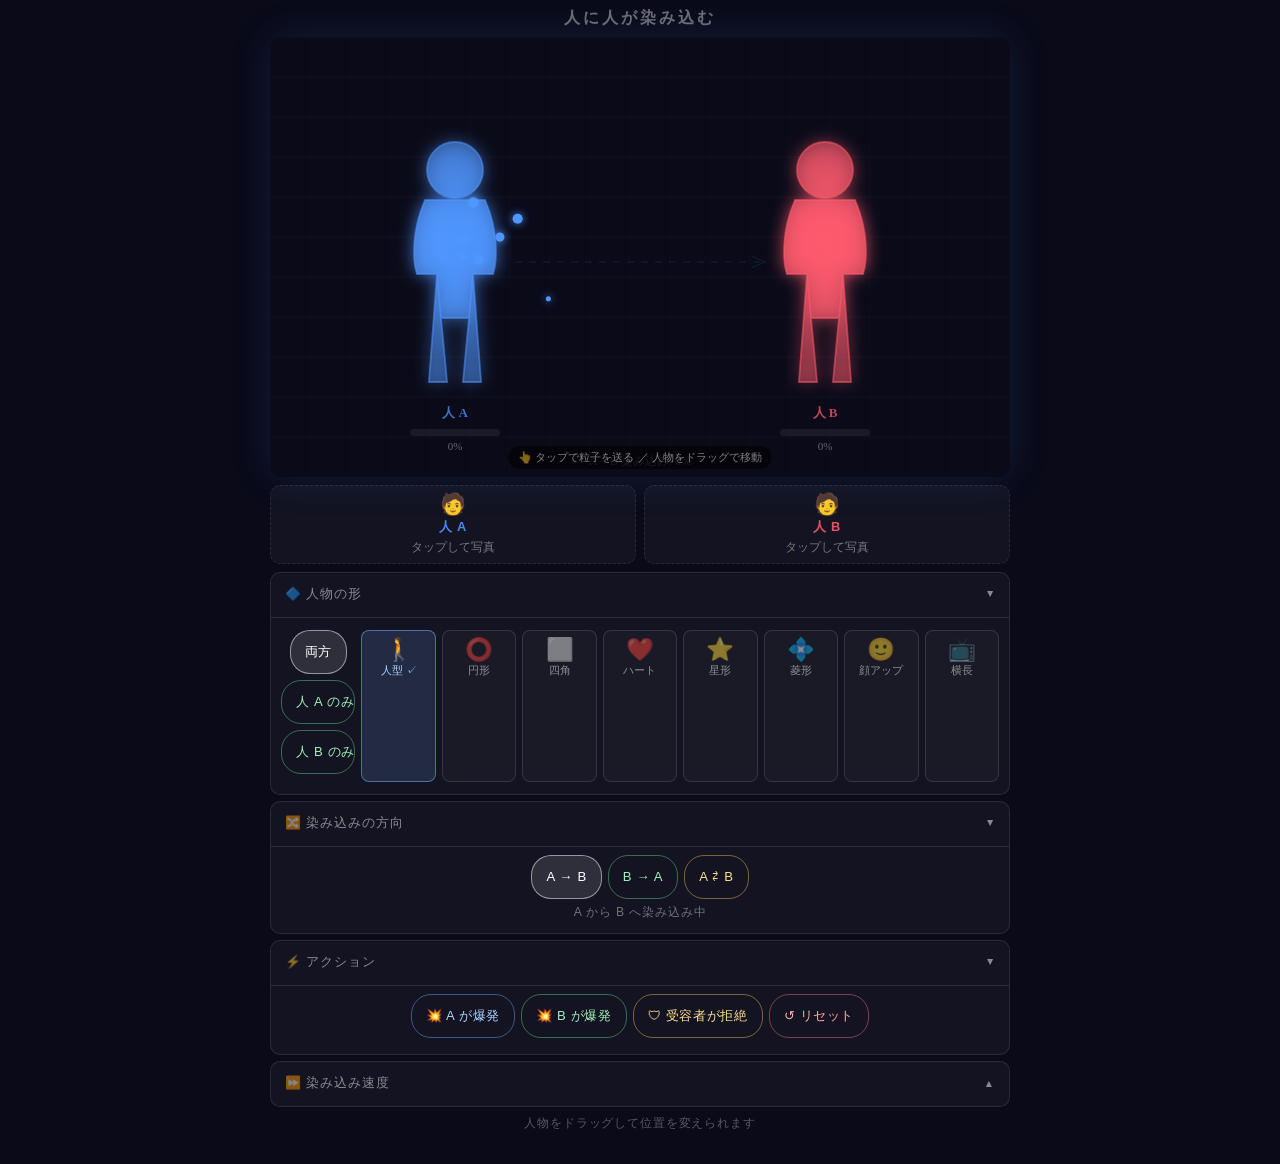
==== commit 3a84c0db: "Update print statement from 'Hello' to 'Goodbye'" ====
--- a/shimikomi/index.html
+++ b/shimikomi/index.html
@@ -12,33 +12,33 @@
       --panel:rgba(255,255,255,0.04);
       --border:rgba(255,255,255,0.1);
       --text:rgba(255,255,255,0.55);
-      --accent-a:rgba(80,150,255,0.8);
-      --accent-b:rgba(255,90,110,0.8);
-    }
-
-    html,body{
-      width:100%;height:100%;
+    }
+
+    html{
+      background:var(--bg);
+      /* スクロール有効化 */
+      overflow-y:auto;
+      overflow-x:hidden;
+    }
+
+    body{
+      min-height:100dvh;
+      width:100%;
       background:var(--bg);
       color:#ccc;
       font-family:'Segoe UI','Helvetica Neue',sans-serif;
-      overflow-x:hidden;
-      touch-action:none;
-      user-select:none;
-      -webkit-user-select:none;
-    }
-
-    body{
       display:flex;
       flex-direction:column;
       align-items:center;
-      padding:8px 6px 16px;
+      padding:8px 6px 32px;
       gap:8px;
-      min-height:100dvh;
+      /* キャンバス操作中だけtouch-actionをJSで切り替える */
+      overflow-x:hidden;
     }
 
     /* ===== タイトル ===== */
     h1{
-      font-size:clamp(0.78rem,2.8vw,1rem);
+      font-size:clamp(0.78rem,3vw,1rem);
       letter-spacing:.18em;
       opacity:.5;
       flex-shrink:0;
@@ -50,6 +50,7 @@
       width:100%;
       max-width:740px;
       flex-shrink:0;
+      /* iPhone SE: 幅375px → キャンバスは幅100%で高さauto */
     }
     canvas{
       display:block;
@@ -57,6 +58,7 @@
       height:auto;
       border-radius:12px;
       box-shadow:0 0 40px rgba(80,140,255,0.15);
+      /* touch-actionはJS側で動的制御 */
       touch-action:none;
       cursor:crosshair;
     }
@@ -66,9 +68,9 @@
       transform:translateX(-50%);
       background:rgba(0,0,0,0.6);
       color:rgba(255,255,255,0.5);
-      font-size:clamp(0.6rem,1.9vw,0.72rem);
-      padding:4px 12px;
-      border-radius:16px;
+      font-size:clamp(0.58rem,1.8vw,0.7rem);
+      padding:4px 10px;
+      border-radius:14px;
       pointer-events:none;
       white-space:nowrap;
       transition:opacity .5s;
@@ -80,57 +82,55 @@
       gap:8px;
       width:100%;
       max-width:740px;
-      flex-shrink:0;
     }
     .upload-card{
       flex:1;
       background:var(--panel);
       border:1px dashed var(--border);
       border-radius:10px;
-      padding:8px;
+      padding:8px 6px;
       display:flex;
       flex-direction:column;
       align-items:center;
-      gap:5px;
+      gap:4px;
       cursor:pointer;
       transition:background .2s;
       -webkit-tap-highlight-color:transparent;
-      min-height:64px;
+      min-height:60px;
       justify-content:center;
     }
     .upload-card:hover{background:rgba(255,255,255,0.07);}
     .upload-card input[type=file]{display:none;}
     .upload-card .card-label{
-      font-size:clamp(0.65rem,2.1vw,0.78rem);
-      opacity:.6;
+      font-size:clamp(0.6rem,1.9vw,0.72rem);
+      opacity:.55;
       text-align:center;
       line-height:1.3;
     }
     .upload-card .card-title{
-      font-size:clamp(0.7rem,2.3vw,0.82rem);
+      font-size:clamp(0.68rem,2.2vw,0.8rem);
       font-weight:bold;
-      letter-spacing:.06em;
-    }
-    .card-a .card-title{color:var(--accent-a);}
-    .card-b .card-title{color:var(--accent-b);}
+      letter-spacing:.05em;
+    }
+    .card-a .card-title{color:rgba(80,150,255,0.9);}
+    .card-b .card-title{color:rgba(255,90,110,0.9);}
     .upload-card .thumb{
-      width:36px;height:36px;
+      width:34px;height:34px;
       border-radius:50%;
       object-fit:cover;
       border:2px solid rgba(255,255,255,0.2);
       display:none;
     }
     .upload-card .thumb.visible{display:block;}
-    .upload-card .icon{font-size:1.4rem;line-height:1;}
-
-    /* ===== アコーディオン式コントロール ===== */
+    .upload-card .icon{font-size:1.3rem;line-height:1;}
+
+    /* ===== アコーディオン ===== */
     #ctrl-wrap{
       width:100%;
       max-width:740px;
       display:flex;
       flex-direction:column;
       gap:6px;
-      flex-shrink:0;
     }
     .accordion{
       background:var(--panel);
@@ -142,19 +142,15 @@
       display:flex;
       align-items:center;
       justify-content:space-between;
-      padding:9px 14px;
+      padding:10px 14px;
       cursor:pointer;
-      font-size:clamp(0.7rem,2.2vw,0.8rem);
+      font-size:clamp(0.68rem,2.2vw,0.8rem);
       color:rgba(255,255,255,0.5);
-      letter-spacing:.08em;
+      letter-spacing:.07em;
       -webkit-tap-highlight-color:transparent;
       min-height:44px;
     }
-    .accordion-header .arrow{
-      transition:transform .25s;
-      font-style:normal;
-      font-size:.7rem;
-    }
+    .accordion-header .arrow{transition:transform .25s;font-style:normal;font-size:.65rem;}
     .accordion.open .accordion-header .arrow{transform:rotate(180deg);}
     .accordion-body{
       display:none;
@@ -163,28 +159,29 @@
     }
     .accordion.open .accordion-body{display:block;}
 
-    /* ===== ボタン共通 ===== */
+    /* ===== ボタン ===== */
     .ctrl-row{
       display:flex;
       flex-wrap:wrap;
-      gap:7px;
+      gap:6px;
       justify-content:center;
       align-items:center;
+      margin-bottom:4px;
     }
     .btn{
-      padding:9px 16px;
+      padding:8px 14px;
       background:transparent;
       border-radius:20px;
       cursor:pointer;
-      font-size:clamp(0.72rem,2.4vw,0.84rem);
-      letter-spacing:.06em;
+      font-size:clamp(0.7rem,2.3vw,0.82rem);
+      letter-spacing:.05em;
       transition:background .2s,transform .1s;
       -webkit-tap-highlight-color:transparent;
       min-height:44px;
       min-width:44px;
       white-space:nowrap;
     }
-    .btn:active{transform:scale(.94);}
+    .btn:active{transform:scale(.93);}
     .btn-blue {border:1px solid rgba(100,180,255,.45);color:#aad4ff;}
     .btn-blue:hover {background:rgba(100,160,255,.15);}
     .btn-red  {border:1px solid rgba(255,120,120,.45);color:#ffaaaa;}
@@ -197,25 +194,28 @@
 
     /* 速度ボタン */
     .spd-btn{
-      width:52px;height:40px;
+      min-width:52px;height:40px;
       border-radius:18px;
       border:1px solid rgba(255,255,255,.2);
       background:transparent;
       color:rgba(255,255,255,.5);
-      font-size:.78rem;
+      font-size:.76rem;
       cursor:pointer;
       transition:background .2s,color .2s;
       -webkit-tap-highlight-color:transparent;
       min-height:44px;
+      padding:0 10px;
     }
     .spd-btn.active{
       background:rgba(120,180,255,.25);
       border-color:rgba(120,180,255,.6);
       color:#aad4ff;
     }
+
+    /* スライダー */
     input[type=range]{
       -webkit-appearance:none;
-      width:clamp(90px,25vw,150px);
+      width:clamp(100px,28vw,160px);
       height:4px;
       border-radius:2px;
       background:rgba(255,255,255,.15);
@@ -224,38 +224,66 @@
     }
     input[type=range]::-webkit-slider-thumb{
       -webkit-appearance:none;
-      width:24px;height:24px;
+      width:26px;height:26px;
       border-radius:50%;
       background:#7ab4ff;
       cursor:pointer;
       box-shadow:0 0 6px rgba(120,180,255,.5);
     }
     input[type=range]::-moz-range-thumb{
-      width:24px;height:24px;
-      border-radius:50%;
-      background:#7ab4ff;
-      border:none;
+      width:26px;height:26px;
+      border-radius:50%;background:#7ab4ff;border:none;cursor:pointer;
+    }
+
+    /* 形状選択 */
+    .shape-grid{
+      display:grid;
+      grid-template-columns:repeat(auto-fill,minmax(72px,1fr));
+      gap:6px;
+      margin-top:4px;
+    }
+    .shape-btn{
+      display:flex;
+      flex-direction:column;
+      align-items:center;
+      gap:3px;
+      padding:8px 4px;
+      background:rgba(255,255,255,0.03);
+      border:1px solid rgba(255,255,255,0.12);
+      border-radius:8px;
       cursor:pointer;
-    }
+      font-size:clamp(0.58rem,1.8vw,0.68rem);
+      color:rgba(255,255,255,0.5);
+      transition:background .2s;
+      -webkit-tap-highlight-color:transparent;
+      min-height:44px;
+    }
+    .shape-btn:hover{background:rgba(255,255,255,0.07);}
+    .shape-btn.active{
+      background:rgba(120,180,255,0.15);
+      border-color:rgba(120,180,255,0.5);
+      color:#aad4ff;
+    }
+    .shape-btn .shape-icon{font-size:1.4rem;line-height:1;}
 
     /* 方向ラベル */
     #dirLabel{
-      font-size:clamp(0.68rem,2.1vw,0.78rem);
-      opacity:.55;
-      letter-spacing:.08em;
+      font-size:clamp(0.65rem,2vw,0.76rem);
+      opacity:.5;
+      letter-spacing:.07em;
       text-align:center;
-      margin-top:4px;
+      margin-top:5px;
     }
 
     /* ステータス */
     #statusText{
-      font-size:clamp(0.68rem,2.1vw,0.78rem);
+      font-size:clamp(0.65rem,2vw,0.76rem);
       opacity:.4;
-      letter-spacing:.08em;
+      letter-spacing:.07em;
       min-height:1.3em;
       text-align:center;
       transition:opacity .4s;
-      flex-shrink:0;
+      padding:0 8px;
     }
   </style>
 </head>
@@ -263,7 +291,6 @@
 
 <h1>人に人が染み込む</h1>
 
-<!-- キャンバス -->
 <div id="canvas-wrap">
   <canvas id="canvas"></canvas>
   <div id="hint">👆 タップで粒子を送る ／ 人物をドラッグで移動</div>
@@ -275,20 +302,32 @@
     <input type="file" id="fileA" accept="image/*"/>
     <span class="icon">🧑</span>
     <span class="card-title">人 A</span>
-    <span class="card-label">タップして写真を選択</span>
+    <span class="card-label">タップして写真</span>
     <img class="thumb" id="thumbA" alt="A"/>
   </label>
   <label class="upload-card card-b">
     <input type="file" id="fileB" accept="image/*"/>
     <span class="icon">🧑</span>
     <span class="card-title">人 B</span>
-    <span class="card-label">タップして写真を選択</span>
+    <span class="card-label">タップして写真</span>
     <img class="thumb" id="thumbB" alt="B"/>
   </label>
 </div>
 
-<!-- コントロール（アコーディオン） -->
+<!-- コントロール -->
 <div id="ctrl-wrap">
+
+  <!-- 形状 -->
+  <div class="accordion open" id="acc-shape">
+    <div class="accordion-header" onclick="toggleAcc('acc-shape')">
+      <span>🔷 人物の形</span><i class="arrow">▲</i>
+    </div>
+    <div class="accordion-body">
+      <div class="shape-grid" id="shapeGrid">
+        <!-- JSで生成 -->
+      </div>
+    </div>
+  </div>
 
   <!-- 方向 -->
   <div class="accordion open" id="acc-dir">
@@ -321,7 +360,7 @@
   </div>
 
   <!-- 速度 -->
-  <div class="accordion open" id="acc-spd">
+  <div class="accordion" id="acc-spd">
     <div class="accordion-header" onclick="toggleAcc('acc-spd')">
       <span>⏩ 染み込み速度</span><i class="arrow">▲</i>
     </div>
@@ -340,10 +379,9 @@
 
 <div id="statusText">人物をドラッグして位置を変えられます</div>
 
-<!-- ===== JavaScript ===== -->
 <script>
 // =============================================
-// MIT License – Human Seeping Into Human v4
+// MIT License – Human Seeping Into Human v5
 // =============================================
 
 const canvas   = document.getElementById('canvas');
@@ -364,6 +402,204 @@
 }
 
 // =============================================
+// 形状定義
+// =============================================
+const SHAPES = [
+  {
+    id:'human',
+    label:'人型',
+    icon:'🚶',
+    // 判定用楕円 [rx, ry, offsetY]
+    hitEllipse:[48, 115, -20],
+    // パスを描く関数(cx,cy)
+    draw(cx,cy){
+      ctx.save(); ctx.translate(cx,cy);
+      ctx.beginPath();
+      ctx.arc(0,-92,28,0,Math.PI*2);
+      ctx.moveTo(-30,-62);
+      ctx.bezierCurveTo(-44,-30,-42,0,-38,12);
+      ctx.lineTo(-18,12); ctx.lineTo(-14,56); ctx.lineTo(14,56);
+      ctx.lineTo(18,12);  ctx.lineTo(38,12);
+      ctx.bezierCurveTo(42,0,44,-30,30,-62);
+      ctx.closePath();
+      ctx.moveTo(-18,12); ctx.lineTo(-26,120); ctx.lineTo(-8,120); ctx.lineTo(-14,56); ctx.closePath();
+      ctx.moveTo(14,56);  ctx.lineTo(8,120);   ctx.lineTo(26,120); ctx.lineTo(18,12);  ctx.closePath();
+      ctx.restore();
+    },
+    // 画像描画領域 [x,y,w,h] (cx,cy基準)
+    imgRect(cx,cy){ return {x:cx-44,y:cy-124,w:88,h:248}; },
+  },
+  {
+    id:'circle',
+    label:'円形',
+    icon:'⭕',
+    hitEllipse:[90, 90, 0],
+    draw(cx,cy){
+      ctx.beginPath();
+      ctx.arc(cx, cy, 90, 0, Math.PI*2);
+    },
+    imgRect(cx,cy){ return {x:cx-90,y:cy-90,w:180,h:180}; },
+  },
+  {
+    id:'square',
+    label:'四角',
+    icon:'⬜',
+    hitEllipse:[85, 95, 0],
+    draw(cx,cy){
+      ctx.beginPath();
+      ctx.roundRect(cx-85, cy-95, 170, 190, 18);
+    },
+    imgRect(cx,cy){ return {x:cx-85,y:cy-95,w:170,h:190}; },
+  },
+  {
+    id:'heart',
+    label:'ハート',
+    icon:'❤️',
+    hitEllipse:[88, 90, 0],
+    draw(cx,cy){
+      ctx.save(); ctx.translate(cx, cy-10);
+      ctx.beginPath();
+      ctx.moveTo(0, 80);
+      ctx.bezierCurveTo(-90,30,-90,-50,0,-30);
+      ctx.bezierCurveTo(90,-50,90,30,0,80);
+      ctx.closePath();
+      ctx.restore();
+    },
+    imgRect(cx,cy){ return {x:cx-88,y:cy-90,w:176,h:180}; },
+  },
+  {
+    id:'star',
+    label:'星形',
+    icon:'⭐',
+    hitEllipse:[85, 85, 0],
+    draw(cx,cy){
+      ctx.save(); ctx.translate(cx,cy);
+      ctx.beginPath();
+      for(let i=0;i<5;i++){
+        const outerA = (i*4-1)*Math.PI/10;
+        const innerA = outerA + Math.PI/5;
+        if(i===0) ctx.moveTo(Math.cos(outerA)*88, Math.sin(outerA)*88);
+        else       ctx.lineTo(Math.cos(outerA)*88, Math.sin(outerA)*88);
+        ctx.lineTo(Math.cos(innerA)*40, Math.sin(innerA)*40);
+      }
+      ctx.closePath();
+      ctx.restore();
+    },
+    imgRect(cx,cy){ return {x:cx-88,y:cy-88,w:176,h:176}; },
+  },
+  {
+    id:'diamond',
+    label:'菱形',
+    icon:'💠',
+    hitEllipse:[80, 100, 0],
+    draw(cx,cy){
+      ctx.beginPath();
+      ctx.moveTo(cx,    cy-100);
+      ctx.lineTo(cx+80, cy);
+      ctx.lineTo(cx,    cy+100);
+      ctx.lineTo(cx-80, cy);
+      ctx.closePath();
+    },
+    imgRect(cx,cy){ return {x:cx-80,y:cy-100,w:160,h:200}; },
+  },
+  {
+    id:'bust',
+    label:'顔アップ',
+    icon:'🙂',
+    hitEllipse:[70, 80, 0],
+    draw(cx,cy){
+      ctx.save(); ctx.translate(cx,cy);
+      ctx.beginPath();
+      // 頭部のみ（顔アップ用）
+      ctx.arc(0,-20,68,0,Math.PI*2);
+      // 首・肩
+      ctx.moveTo(-30,46);
+      ctx.bezierCurveTo(-60,60,-80,80,-80,110);
+      ctx.lineTo(80,110);
+      ctx.bezierCurveTo(80,80,60,60,30,46);
+      ctx.arc(0,-20,68,Math.PI*0.35,Math.PI*0.65);
+      ctx.closePath();
+      ctx.restore();
+    },
+    imgRect(cx,cy){ return {x:cx-80,y:cy-90,w:160,h:200}; },
+  },
+  {
+    id:'custom_wide',
+    label:'横長',
+    icon:'📺',
+    hitEllipse:[110, 70, 0],
+    draw(cx,cy){
+      ctx.beginPath();
+      ctx.roundRect(cx-110, cy-70, 220, 140, 20);
+    },
+    imgRect(cx,cy){ return {x:cx-110,y:cy-70,w:220,h:140}; },
+  },
+];
+
+// 現在の形状（A・B共通 or 個別）
+let shapeIdA = 'human';
+let shapeIdB = 'human';
+let shapeTarget = 'both'; // 'A' | 'B' | 'both'
+
+function getShape(id){ return SHAPES.find(s=>s.id===id) || SHAPES[0]; }
+
+// =============================================
+// 形状UIを生成
+// =============================================
+const shapeGrid = document.getElementById('shapeGrid');
+
+// 対象切替ボタン
+const targetRow = document.createElement('div');
+targetRow.className = 'ctrl-row';
+targetRow.style.marginBottom = '8px';
+['both','A','B'].forEach(t=>{
+  const b = document.createElement('button');
+  b.className = 'btn ' + (t==='both'?'btn-gold':'t'==='A'?'btn-blue':'btn-green');
+  b.className += t==='both' ? ' btn-gold active' : t==='A' ? ' btn-blue' : ' btn-green';
+  b.textContent = t==='both' ? '両方' : `人 ${t} のみ`;
+  b.dataset.target = t;
+  b.addEventListener('click', ()=>{
+    shapeTarget = t;
+    targetRow.querySelectorAll('button').forEach(x=>x.classList.remove('active'));
+    b.classList.add('active');
+  });
+  targetRow.appendChild(b);
+});
+shapeGrid.appendChild(targetRow);
+
+// 形状ボタン
+const shapeBtnMap = {};
+SHAPES.forEach(s=>{
+  const btn = document.createElement('button');
+  btn.className = 'shape-btn' + (s.id==='human' ? ' active' : '');
+  btn.innerHTML = `<span class="shape-icon">${s.icon}</span><span>${s.label}</span>`;
+  btn.addEventListener('click', ()=>{
+    if(shapeTarget==='both'||shapeTarget==='A') shapeIdA = s.id;
+    if(shapeTarget==='both'||shapeTarget==='B') shapeIdB = s.id;
+    updateShapeBtns();
+    updateStatus(`形状を「${s.label}」に変更`);
+  });
+  shapeBtnMap[s.id] = btn;
+  shapeGrid.appendChild(btn);
+});
+
+function updateShapeBtns(){
+  SHAPES.forEach(s=>{
+    const btn = shapeBtnMap[s.id];
+    const isA = shapeIdA===s.id;
+    const isB = shapeIdB===s.id;
+    btn.classList.toggle('active', isA||isB);
+    // ラベルにA/B表示
+    let mark = '';
+    if(isA&&isB) mark=' ✓';
+    else if(isA) mark=' A';
+    else if(isB) mark=' B';
+    btn.querySelector('span:last-child').textContent = s.label + mark;
+  });
+}
+updateShapeBtns();
+
+// =============================================
 // 色
 // =============================================
 const COL = {
@@ -374,18 +610,17 @@
 // =============================================
 // 画像管理
 // =============================================
-const images = { A: null, B: null };
+const images = { A:null, B:null };
 
 function loadImage(id, file){
   const reader = new FileReader();
-  reader.onload = e => {
+  reader.onload = e=>{
     const img = new Image();
-    img.onload = () => {
+    img.onload = ()=>{
       images[id] = img;
       const thumb = document.getElementById('thumb'+id);
       thumb.src = e.target.result;
       thumb.classList.add('visible');
-      // アイコン非表示
       thumb.closest('.upload-card').querySelector('.icon').style.display='none';
       updateStatus(`人 ${id} の写真を設定しました`);
     };
@@ -393,321 +628,231 @@
   };
   reader.readAsDataURL(file);
 }
-
-document.getElementById('fileA').addEventListener('change', e=>{
-  if(e.target.files[0]) loadImage('A', e.target.files[0]);
-});
-document.getElementById('fileB').addEventListener('change', e=>{
-  if(e.target.files[0]) loadImage('B', e.target.files[0]);
-});
+document.getElementById('fileA').addEventListener('change',e=>{if(e.target.files[0])loadImage('A',e.target.files[0]);});
+document.getElementById('fileB').addEventListener('change',e=>{if(e.target.files[0])loadImage('B',e.target.files[0]);});
 
 // =============================================
 // 人物
 // =============================================
-function makePerson(id, x, y, baseCol){
-  return { id, x, y,
-    color:    {...baseCol},
-    baseColor:{...baseCol},
-    infusion: 0,
-    repelling:0,
-    dragging: false,
-  };
-}
-let pA = makePerson('A', 185, 230, COL.A);
-let pB = makePerson('B', 555, 230, COL.B);
+function makePerson(id,x,y,baseCol){
+  return {id,x,y,color:{...baseCol},baseColor:{...baseCol},infusion:0,repelling:0,dragging:false};
+}
+let pA = makePerson('A',185,225,COL.A);
+let pB = makePerson('B',555,225,COL.B);
 
 // =============================================
 // 方向
 // =============================================
 let flowDir = 'AB';
-function getSender()  { return flowDir==='BA' ? pB : pA; }
-function getReceiver(){ return flowDir==='BA' ? pA : pB; }
+function getSender()  { return flowDir==='BA'?pB:pA; }
+function getReceiver(){ return flowDir==='BA'?pA:pB; }
 
 // =============================================
 // パーティクル
 // =============================================
-let particles      = [];
-let repelParticles = [];
-let ripples        = [];
-let absorbedA = 0, absorbedB = 0;
-const MAX_ABSORB = 240;
-let speedMult = 2;
-let frame = 0;
+let particles=[],repelParticles=[],ripples=[];
+let absorbedA=0,absorbedB=0;
+const MAX_ABSORB=240;
+let speedMult=2,frame=0;
 
 // =============================================
 // ユーティリティ
 // =============================================
-function lerp(a,b,t){ return a+(b-a)*Math.max(0,Math.min(1,t)); }
-function lerpColor(c1,c2,t){
-  return {
-    r:Math.round(lerp(c1.r,c2.r,t)),
-    g:Math.round(lerp(c1.g,c2.g,t)),
-    b:Math.round(lerp(c1.b,c2.b,t)),
-  };
-}
-function cs(c,a=1){ return `rgba(${c.r},${c.g},${c.b},${a})`; }
-function dist2(x1,y1,x2,y2){
-  const dx=x2-x1,dy=y2-y1; return Math.sqrt(dx*dx+dy*dy);
-}
+function lerp(a,b,t){return a+(b-a)*Math.max(0,Math.min(1,t));}
+function lerpColor(c1,c2,t){return{r:Math.round(lerp(c1.r,c2.r,t)),g:Math.round(lerp(c1.g,c2.g,t)),b:Math.round(lerp(c1.b,c2.b,t))};}
+function cs(c,a=1){return `rgba(${c.r},${c.g},${c.b},${a})`;}
+function dist2(x1,y1,x2,y2){const dx=x2-x1,dy=y2-y1;return Math.sqrt(dx*dx+dy*dy);}
 function toLogical(cx,cy){
   const r=canvas.getBoundingClientRect();
-  return { x:(cx-r.left)*(LW/r.width), y:(cy-r.top)*(LH/r.height) };
-}
-
-// =============================================
-// 人型パス（頭+胴+足）
-// =============================================
-// 頭の中心: (cx, cy-92)  半径28
-// 胴: cy-62 〜 cy+12
-// 足: cy+12 〜 cy+120
-const HEAD_R   = 28;
-const BODY_W   = 38;
-const BODY_TOP = -62;
-const BODY_BOT = 12;
-const LEG_BOT  = 120;
-const LEG_W    = 18;
-
-function buildHumanPath(cx, cy){
+  return{x:(cx-r.left)*(LW/r.width),y:(cy-r.top)*(LH/r.height)};
+}
+
+// 形状ごとの当たり判定
+function insidePerson(p,x,y){
+  const sid = p.id==='A'?shapeIdA:shapeIdB;
+  const shape = getShape(sid);
+  const [rx,ry,oy] = shape.hitEllipse;
+  const dx=x-p.x, dy=y-(p.y+oy);
+  return (dx*dx)/(rx*rx)+(dy*dy)/(ry*ry)<1;
+}
+
+// =============================================
+// 写真クリッピング描画
+// =============================================
+function drawClippedImage(person, img, alpha){
+  if(!img||alpha<=0) return;
+  const sid = person.id==='A'?shapeIdA:shapeIdB;
+  const shape = getShape(sid);
+  const rect = shape.imgRect(person.x, person.y);
+
   ctx.save();
-  ctx.translate(cx, cy);
-  ctx.beginPath();
-  // 頭
-  ctx.arc(0, -92, HEAD_R, 0, Math.PI*2);
-  // 胴体
-  ctx.moveTo(-BODY_W, BODY_TOP);
-  ctx.bezierCurveTo(-44,-30,-42,0,-38,BODY_BOT);
-  ctx.lineTo(-LEG_W, BODY_BOT);
-  ctx.lineTo(-LEG_W+4, 56);
-  ctx.lineTo(LEG_W-4, 56);
-  ctx.lineTo(LEG_W, BODY_BOT);
-  ctx.lineTo(38, BODY_BOT);
-  ctx.bezierCurveTo(42,0,44,-30,BODY_W,BODY_TOP);
-  ctx.closePath();
-  // 左足
-  ctx.moveTo(-LEG_W, BODY_BOT);
-  ctx.lineTo(-26, LEG_BOT);
-  ctx.lineTo(-8,  LEG_BOT);
-  ctx.lineTo(-LEG_W+4, 56);
-  ctx.closePath();
-  // 右足
-  ctx.moveTo(LEG_W-4, 56);
-  ctx.lineTo(8,  LEG_BOT);
-  ctx.lineTo(26, LEG_BOT);
-  ctx.lineTo(LEG_W, BODY_BOT);
-  ctx.closePath();
-  ctx.restore();
-}
-
-// シルエット内判定（楕円近似）
-function insidePerson(p, x, y){
-  const dx=x-p.x, dy=y-(p.y-20);
-  return (dx*dx)/(48*48)+(dy*dy)/(115*115)<1;
-}
-
-// =============================================
-// 写真をシルエット内に描画（クリッピング）
-// =============================================
-function drawPersonImage(person, img, alpha=1){
-  if(!img) return;
-  ctx.save();
-  // クリップ領域をシルエットに設定
-  buildHumanPath(person.x, person.y);
+  shape.draw(person.x, person.y);
   ctx.clip();
   ctx.globalAlpha = alpha;
 
-  // シルエット全体を覆う矩形にアスペクト比を保ってカバー
-  const sw = 100, sh = 230; // シルエットの概算サイズ
-  const bx = person.x - sw/2;
-  const by = person.y - 92 - HEAD_R;
-  const bh = LEG_BOT + HEAD_R + 28;
-  const bw = sw;
-
-  const ir = img.width / img.height;
-  const br = bw / bh;
-  let dw, dh, dx, dy;
-  if(ir > br){
-    dh = bh; dw = dh * ir;
-    dx = bx - (dw-bw)/2; dy = by;
+  // cover fit
+  const ir=img.width/img.height;
+  const br=rect.w/rect.h;
+  let dw,dh,dx,dy;
+  if(ir>br){dh=rect.h;dw=dh*ir;dx=rect.x-(dw-rect.w)/2;dy=rect.y;}
+  else     {dw=rect.w;dh=dw/ir;dx=rect.x;dy=rect.y-(dh-rect.h)/2;}
+  ctx.drawImage(img,dx,dy,dw,dh);
+  ctx.restore();
+}
+
+// =============================================
+// 人物描画（モーフィング）
+// =============================================
+function drawPersonMorph(person){
+  const isB  = person.id==='B';
+  const inf  = person.infusion;
+  const srcId  = isB?'A':'B';
+  const ownId  = person.id;
+  const imgOwn = images[ownId];
+  const imgSrc = images[srcId];
+  const colOwn = person.baseColor;
+  const colSrc = isB?COL.A:COL.B;
+  const sid    = person.id==='A'?shapeIdA:shapeIdB;
+  const shape  = getShape(sid);
+
+  // 震え
+  let ox=0;
+  if(person.repelling>0) ox=(Math.random()-.5)*5*(person.repelling/65);
+  const px=person.x+ox, py=person.y;
+
+  ctx.save();
+
+  // --- グロー ---
+  ctx.shadowColor=cs(person.color,1);
+  ctx.shadowBlur=18+inf*28;
+
+  // --- ベース（自色 or 写真） ---
+  if(imgOwn){
+    shape.draw(px,py);
+    ctx.fillStyle=cs(colOwn,0.22);
+    ctx.fill();
+    ctx.shadowBlur=0;
+    // 一時的にpxに合わせて描画
+    const tmpX=person.x; person.x=px;
+    drawClippedImage(person,imgOwn,1);
+    person.x=tmpX;
   } else {
-    dw = bw; dh = dw / ir;
-    dx = bx; dy = by - (dh-bh)/2;
-  }
-  ctx.drawImage(img, dx, dy, dw, dh);
-  ctx.restore();
-}
-
-// =============================================
-// モーフィング描画（染み込み合成）
-// =============================================
-function drawPersonMorph(person){
-  const isB = person.id === 'B';
-  const inf  = person.infusion;           // 0→1
-  const srcId   = isB ? 'A' : 'B';       // 染み込んでくる側
-  const ownId   = person.id;
-  const imgOwn  = images[ownId];
-  const imgSrc  = images[srcId];
-  const colOwn  = person.baseColor;
-  const colSrc  = isB ? COL.A : COL.B;
-
-  ctx.save();
-
-  // --- 1. グロー ---
-  ctx.shadowColor = cs(person.color, 1);
-  ctx.shadowBlur  = 18 + inf * 28;
-
-  // --- 2. ベース（自分の色 or 写真） ---
-  if(imgOwn){
-    // 自分の写真をシルエット内に描画
-    buildHumanPath(person.x, person.y);
-    ctx.fillStyle = cs(colOwn, 0.25);
-    ctx.fill();
-    ctx.shadowBlur = 0;
-    drawPersonImage(person, imgOwn, 1);
-  } else {
-    // 写真なし → グラデーション塗り
-    const grad = ctx.createRadialGradient(
-      person.x, person.y-20, 4,
-      person.x, person.y-20, 118
-    );
-    grad.addColorStop(0, cs(colOwn, 0.95));
-    grad.addColorStop(1, cs(colOwn, 0.42));
-    ctx.fillStyle = grad;
-    buildHumanPath(person.x, person.y);
+    const grad=ctx.createRadialGradient(px,py-20,4,px,py-20,120);
+    grad.addColorStop(0,cs(colOwn,0.95));
+    grad.addColorStop(1,cs(colOwn,0.42));
+    ctx.fillStyle=grad;
+    shape.draw(px,py);
     ctx.fill();
   }
-
-  ctx.shadowBlur = 0;
-
-  // --- 3. 染み込み層（相手の色 or 写真を inf に応じてオーバーレイ） ---
-  if(inf > 0.01){
+  ctx.shadowBlur=0;
+
+  // --- 染み込み層 ---
+  if(inf>0.01){
     ctx.save();
-    buildHumanPath(person.x, person.y);
+    const tmpX=person.x; person.x=px;
+    shape.draw(px,py);
     ctx.clip();
-
     if(imgSrc){
-      // 相手の写真を半透明でオーバーレイ（モーフィング）
-      ctx.globalAlpha = inf * 0.82;
-      ctx.globalCompositeOperation = 'source-over';
-
-      const sw=100, bx=person.x-50;
-      const by=person.y-92-HEAD_R;
-      const bh=LEG_BOT+HEAD_R+28, bw=sw;
-      const ir=imgSrc.width/imgSrc.height, br=bw/bh;
-      let dw,dh,dx,dy;
-      if(ir>br){ dh=bh;dw=dh*ir;dx=bx-(dw-bw)/2;dy=by; }
-      else      { dw=bw;dh=dw/ir;dx=bx;dy=by-(dh-bh)/2; }
-      ctx.drawImage(imgSrc, dx, dy, dw, dh);
-
-      // 色相シフトオーバーレイ（写真だけだと色変化が分かりにくいため補助）
-      ctx.globalCompositeOperation = 'color';
-      ctx.globalAlpha = inf * 0.45;
-      ctx.fillStyle = cs(colSrc, 1);
-      ctx.fillRect(person.x-60, person.y-130, 120, 270);
+      ctx.globalAlpha=inf*0.82;
+      drawClippedImage(person,imgSrc,1);
+      // 色相補正
+      ctx.globalCompositeOperation='color';
+      ctx.globalAlpha=inf*0.4;
+      ctx.fillStyle=cs(colSrc,1);
+      const rect=shape.imgRect(px,py);
+      ctx.fillRect(rect.x,rect.y,rect.w,rect.h);
     } else {
-      // 写真なし → 相手の色でオーバーレイ
-      ctx.globalAlpha = inf * 0.78;
-      ctx.globalCompositeOperation = 'source-over';
-      const grad2 = ctx.createRadialGradient(
-        person.x, person.y-20, 4,
-        person.x, person.y-20, 118
-      );
-      grad2.addColorStop(0, cs(colSrc, 0.9));
-      grad2.addColorStop(1, cs(colSrc, 0.35));
-      ctx.fillStyle = grad2;
-      ctx.fillRect(person.x-60, person.y-130, 120, 270);
-    }
+      ctx.globalAlpha=inf*0.78;
+      const grad2=ctx.createRadialGradient(px,py-20,4,px,py-20,120);
+      grad2.addColorStop(0,cs(colSrc,0.9));
+      grad2.addColorStop(1,cs(colSrc,0.35));
+      ctx.fillStyle=grad2;
+      const rect=shape.imgRect(px,py);
+      ctx.fillRect(rect.x,rect.y,rect.w,rect.h);
+    }
+    person.x=tmpX;
     ctx.restore();
   }
 
-  // --- 4. 輪郭線 ---
-  ctx.strokeStyle = cs(person.color, 0.55);
-  ctx.lineWidth   = 1.8;
-  buildHumanPath(person.x, person.y);
+  // --- 輪郭 ---
+  ctx.strokeStyle=cs(person.color,0.55);
+  ctx.lineWidth=1.8;
+  shape.draw(px,py);
   ctx.stroke();
 
-  // --- 5. 拒絶シールド ---
-  if(person.repelling > 0){
-    const prog = person.repelling/65;
+  // --- 拒絶シールド ---
+  if(person.repelling>0){
+    const prog=person.repelling/65;
     ctx.save();
-    ctx.strokeStyle = cs(person.baseColor, prog*0.85);
-    ctx.lineWidth   = 3;
-    ctx.shadowColor = cs(person.baseColor, prog);
-    ctx.shadowBlur  = 22;
+    ctx.strokeStyle=cs(person.baseColor,prog*0.85);
+    ctx.lineWidth=3;
+    ctx.shadowColor=cs(person.baseColor,prog);
+    ctx.shadowBlur=22;
     ctx.beginPath();
-    ctx.ellipse(person.x, person.y-20, 60, 120, 0, 0, Math.PI*2);
+    ctx.ellipse(px,py,100,120,0,0,Math.PI*2);
     ctx.stroke();
     ctx.restore();
   }
 
-  // --- 6. ドラッグハイライト ---
+  // --- ドラッグハイライト ---
   if(person.dragging){
     ctx.save();
     ctx.strokeStyle='rgba(255,255,255,0.35)';
     ctx.lineWidth=2;
     ctx.setLineDash([5,5]);
     ctx.beginPath();
-    ctx.ellipse(person.x, person.y-20, 60, 120, 0, 0, Math.PI*2);
+    ctx.ellipse(px,py,100,120,0,0,Math.PI*2);
     ctx.stroke();
     ctx.restore();
   }
 
-  // --- 7. ラベル ---
-  ctx.fillStyle = cs(person.color, 0.75);
-  ctx.font = 'bold 13px Segoe UI';
-  ctx.textAlign = 'center';
-  const name = images[person.id] ? `人 ${person.id}` : `人 ${person.id}`;
-  ctx.fillText(name, person.x, person.y+160);
-
-  // --- 8. 染み込みバー ---
-  const absorbed = person.id==='B' ? absorbedA : absorbedB;
-  const t = absorbed/MAX_ABSORB;
-  const bw2=90, bh2=7;
-  const bx2=person.x-bw2/2, by2=person.y+172;
+  // --- ラベル ---
+  ctx.fillStyle=cs(person.color,0.75);
+  ctx.font='bold 13px Segoe UI';
+  ctx.textAlign='center';
+  ctx.fillText(`人 ${person.id}`, px, py+155);
+
+  // --- 染み込みバー ---
+  const absorbed=person.id==='B'?absorbedA:absorbedB;
+  const t=absorbed/MAX_ABSORB;
+  const bw=90,bh=7,bx=px-bw/2,by=py+167;
   ctx.fillStyle='rgba(255,255,255,0.07)';
-  ctx.beginPath(); ctx.roundRect(bx2,by2,bw2,bh2,4); ctx.fill();
-  const barCol = person.id==='B'
-    ? lerpColor(COL.B,COL.A,t)
-    : lerpColor(COL.A,COL.B,t);
+  ctx.beginPath();ctx.roundRect(bx,by,bw,bh,4);ctx.fill();
+  const barCol=person.id==='B'?lerpColor(COL.B,COL.A,t):lerpColor(COL.A,COL.B,t);
   ctx.fillStyle=cs(barCol,0.88);
-  ctx.beginPath(); ctx.roundRect(bx2,by2,bw2*t,bh2,4); ctx.fill();
+  ctx.beginPath();ctx.roundRect(bx,by,bw*t,bh,4);ctx.fill();
   ctx.fillStyle='rgba(255,255,255,0.38)';
   ctx.font='11px Segoe UI';
-  ctx.fillText(`${Math.round(t*100)}%`, person.x, by2+bh2+14);
+  ctx.fillText(`${Math.round(t*100)}%`,px,by+bh+14);
 
   ctx.restore();
 }
 
 // =============================================
-// パーティクル生成
+// パーティクル
 // =============================================
 function spawnParticle(fx,fy,sender,receiver,opts={}){
   particles.push({
-    x:   fx+(Math.random()-.5)*(opts.jitter??18),
-    y:   fy+(Math.random()-.5)*(opts.jitter??18),
-    vx:  (Math.random()-.5)*1.2,
-    vy:  (Math.random()-.5)*1.2,
-    size:opts.size??(2.5+Math.random()*3),
-    alpha:1,
-    color:{...sender.color},
-    targetId:receiver.id,
-    state:'flying',
-    seepProgress:0,
-    wobble:Math.random()*Math.PI*2,
-    wobbleSpeed:.03+Math.random()*.04,
+    x:fx+(Math.random()-.5)*(opts.jitter??18),
+    y:fy+(Math.random()-.5)*(opts.jitter??18),
+    vx:(Math.random()-.5)*1.2,vy:(Math.random()-.5)*1.2,
+    size:opts.size??(2.5+Math.random()*3),alpha:1,
+    color:{...sender.color},targetId:receiver.id,
+    state:'flying',seepProgress:0,
+    wobble:Math.random()*Math.PI*2,wobbleSpeed:.03+Math.random()*.04,
     speed:(opts.speed??(1.4+Math.random()*1.4))*(speedMult/2),
     delay:opts.delay??0,
-    tjx:(Math.random()-.5)*55,
-    tjy:(Math.random()-.5)*95,
+    tjx:(Math.random()-.5)*55,tjy:(Math.random()-.5)*95,
   });
 }
 function spawnFromPerson(person,receiver,count=1,opts={}){
   for(let i=0;i<count;i++){
     const a=Math.random()*Math.PI*2;
-    const ox=Math.cos(a)*36*Math.random();
-    const oy=Math.sin(a)*100*Math.random()-20;
-    spawnParticle(person.x+ox,person.y+oy,person,receiver,{
-      ...opts, delay:opts.delay??Math.floor(Math.random()*30),
-    });
+    spawnParticle(
+      person.x+Math.cos(a)*36*Math.random(),
+      person.y+Math.sin(a)*80*Math.random()-20,
+      person,receiver,{...opts,delay:opts.delay??Math.floor(Math.random()*30)}
+    );
   }
 }
 function spawnFromPoint(lx,ly,sender,receiver){
@@ -717,35 +862,27 @@
 // =============================================
 // 波紋・拒絶
 // =============================================
-function addRipple(x,y,color){ ripples.push({x,y,r:8,alpha:.7,color}); }
+function addRipple(x,y,color){ripples.push({x,y,r:8,alpha:.7,color});}
 
 function triggerRepel(){
   const receiver=getReceiver();
-  if(receiver.repelling>0) return;
+  if(receiver.repelling>0)return;
   receiver.repelling=65;
   const absorbed=receiver.id==='B'?absorbedA:absorbedB;
   const cnt=Math.floor(absorbed*.28);
   for(let i=0;i<cnt;i++){
-    const a=Math.random()*Math.PI*2, r=Math.random()*42;
+    const a=Math.random()*Math.PI*2,r=Math.random()*42;
     repelParticles.push({
-      x:receiver.x+Math.cos(a)*r,
-      y:(receiver.y-20)+Math.sin(a)*r*.8,
-      vx:Math.cos(a)*(3+Math.random()*3),
-      vy:Math.sin(a)*(3+Math.random()*3)-2,
-      size:2+Math.random()*2.5, alpha:.9,
-      color:{...receiver.color},
+      x:receiver.x+Math.cos(a)*r,y:(receiver.y)+Math.sin(a)*r*.8,
+      vx:Math.cos(a)*(3+Math.random()*3),vy:Math.sin(a)*(3+Math.random()*3)-2,
+      size:2+Math.random()*2.5,alpha:.9,color:{...receiver.color},
     });
   }
   const rb=Math.min(receiver.infusion,.2);
   receiver.infusion=Math.max(0,receiver.infusion-rb);
-  if(receiver.id==='B'){
-    absorbedA=Math.floor(absorbedA*(1-rb));
-    receiver.color=lerpColor(COL.B,COL.A,receiver.infusion*.85);
-  } else {
-    absorbedB=Math.floor(absorbedB*(1-rb));
-    receiver.color=lerpColor(COL.A,COL.B,receiver.infusion*.85);
-  }
-  addRipple(receiver.x,receiver.y-20,receiver.baseColor);
+  if(receiver.id==='B'){absorbedA=Math.floor(absorbedA*(1-rb));receiver.color=lerpColor(COL.B,COL.A,receiver.infusion*.85);}
+  else{absorbedB=Math.floor(absorbedB*(1-rb));receiver.color=lerpColor(COL.A,COL.B,receiver.infusion*.85);}
+  addRipple(receiver.x,receiver.y,receiver.baseColor);
   updateStatus('🛡 拒絶！ 染み込みが少し戻った...');
 }
 
@@ -756,29 +893,28 @@
   const sp=speedMult/2;
   particles.forEach(p=>{
     if(p.delay>0){p.delay--;return;}
-    if(p.state==='absorbed') return;
+    if(p.state==='absorbed')return;
     const receiver=p.targetId==='B'?pB:pA;
     if(p.state==='flying'){
-      const tx=receiver.x+p.tjx, ty=(receiver.y-20)+p.tjy;
-      const dx=tx-p.x, dy=ty-p.y;
-      const d=Math.sqrt(dx*dx+dy*dy)||1;
+      const tx=receiver.x+p.tjx,ty=receiver.y+p.tjy;
+      const dx=tx-p.x,dy=ty-p.y,d=Math.sqrt(dx*dx+dy*dy)||1;
       p.wobble+=p.wobbleSpeed;
       p.vx+=(dx/d)*.22*sp+Math.sin(p.wobble)*1.8*.04;
       p.vy+=(dy/d)*.22*sp+Math.cos(p.wobble*.7)*1.2*.04;
       const spd=Math.sqrt(p.vx*p.vx+p.vy*p.vy);
       if(spd>p.speed*sp){p.vx=(p.vx/spd)*p.speed*sp;p.vy=(p.vy/spd)*p.speed*sp;}
       if(receiver.repelling>0){
-        const d2=dist2(p.x,p.y,receiver.x,receiver.y-20);
-        if(d2<65){const ax=(p.x-receiver.x)/d2,ay=(p.y-(receiver.y-20))/d2;p.vx+=ax*2.8;p.vy+=ay*2.8;}
+        const d2=dist2(p.x,p.y,receiver.x,receiver.y);
+        if(d2<70){const ax=(p.x-receiver.x)/d2,ay=(p.y-receiver.y)/d2;p.vx+=ax*2.8;p.vy+=ay*2.8;}
       } else if(insidePerson(receiver,p.x,p.y)){
-        p.state='seeping'; addRipple(p.x,p.y,p.color);
+        p.state='seeping';addRipple(p.x,p.y,p.color);
       }
-      p.x+=p.vx; p.y+=p.vy;
+      p.x+=p.vx;p.y+=p.vy;
     }
     if(p.state==='seeping'){
-      const cx=receiver.x,cy=receiver.y-20;
-      p.x+=(cx-p.x)*.09*sp; p.y+=(cy-p.y)*.09*sp;
-      p.size*=.92; p.alpha*=.94; p.seepProgress+=.05*sp;
+      const cx=receiver.x,cy=receiver.y;
+      p.x+=(cx-p.x)*.09*sp;p.y+=(cy-p.y)*.09*sp;
+      p.size*=.92;p.alpha*=.94;p.seepProgress+=.05*sp;
       if(p.seepProgress>=1||p.size<.25){
         p.state='absorbed';
         if(receiver.id==='B'){
@@ -790,7 +926,7 @@
           receiver.infusion=absorbedB/MAX_ABSORB;
           receiver.color=lerpColor(COL.A,COL.B,receiver.infusion*.85);
         }
-        if(receiver.infusion>=1) updateStatus('✨ 完全に染み込んだ...');
+        if(receiver.infusion>=1)updateStatus('✨ 完全に染み込んだ...');
       }
     }
   });
@@ -798,13 +934,13 @@
   repelParticles.forEach(p=>{p.x+=p.vx;p.y+=p.vy;p.vy+=.13;p.alpha*=.93;p.size*=.97;});
   ripples=ripples.filter(r=>r.alpha>.01);
   ripples.forEach(r=>{r.r+=2.8;r.alpha*=.91;});
-  if(pA.repelling>0) pA.repelling--;
-  if(pB.repelling>0) pB.repelling--;
+  if(pA.repelling>0)pA.repelling--;
+  if(pB.repelling>0)pB.repelling--;
   if(frame%6===0){
-    if((flowDir==='AB'||flowDir==='BOTH')&&absorbedA<MAX_ABSORB) spawnFromPerson(pA,pB,1,{delay:0});
-    if((flowDir==='BA'||flowDir==='BOTH')&&absorbedB<MAX_ABSORB) spawnFromPerson(pB,pA,1,{delay:0});
+    if((flowDir==='AB'||flowDir==='BOTH')&&absorbedA<MAX_ABSORB)spawnFromPerson(pA,pB,1,{delay:0});
+    if((flowDir==='BA'||flowDir==='BOTH')&&absorbedB<MAX_ABSORB)spawnFromPerson(pB,pA,1,{delay:0});
   }
-  if(frame%200===0) particles=particles.filter(p=>p.state!=='absorbed');
+  if(frame%200===0)particles=particles.filter(p=>p.state!=='absorbed');
 }
 
 // =============================================
@@ -820,58 +956,36 @@
 }
 
 function drawFlowArrow(){
-  const ax=pA.x,ay=pA.y-20,bx=pB.x,by=pB.y-20;
+  const ax=pA.x,ay=pA.y,bx=pB.x,by=pB.y;
   const angle=Math.atan2(by-ay,bx-ax);
-  if(dist2(ax,ay,bx,by)<80) return;
-  ctx.save();
-  ctx.globalAlpha=.1;
-  if(flowDir==='AB'||flowDir==='BOTH'){
-    ctx.strokeStyle=cs(COL.A);ctx.lineWidth=1.5;ctx.setLineDash([7,7]);
+  if(dist2(ax,ay,bx,by)<80)return;
+  ctx.save();ctx.globalAlpha=.1;
+  const drawArrow=(fromX,fromY,toX,toY,col)=>{
+    ctx.strokeStyle=cs(col);ctx.lineWidth=1.5;ctx.setLineDash([7,7]);
     ctx.beginPath();
-    ctx.moveTo(ax+Math.cos(angle)*55,ay+Math.sin(angle)*55);
-    ctx.lineTo(bx-Math.cos(angle)*55,by-Math.sin(angle)*55);
-    ctx.stroke();
-    ctx.setLineDash([]);
-    const hx=bx-Math.cos(angle)*55,hy=by-Math.sin(angle)*55;
+    ctx.moveTo(fromX+Math.cos(angle)*60,fromY+Math.sin(angle)*60);
+    ctx.lineTo(toX-Math.cos(angle)*60,toY-Math.sin(angle)*60);
+    ctx.stroke();ctx.setLineDash([]);
+    const hx=toX-Math.cos(angle)*60,hy=toY-Math.sin(angle)*60;
     ctx.beginPath();
     ctx.moveTo(hx-Math.cos(angle-.4)*14,hy-Math.sin(angle-.4)*14);
     ctx.lineTo(hx,hy);
     ctx.lineTo(hx-Math.cos(angle+.4)*14,hy-Math.sin(angle+.4)*14);
     ctx.stroke();
-  }
-  if(flowDir==='BA'||flowDir==='BOTH'){
-    ctx.strokeStyle=cs(COL.B);ctx.lineWidth=1.5;ctx.setLineDash([7,7]);
-    ctx.beginPath();
-    ctx.moveTo(bx-Math.cos(angle)*55,by-Math.sin(angle)*55);
-    ctx.lineTo(ax+Math.cos(angle)*55,ay+Math.sin(angle)*55);
-    ctx.stroke();
-    ctx.setLineDash([]);
-    const hx=ax+Math.cos(angle)*55,hy=ay+Math.sin(angle)*55;
-    ctx.beginPath();
-    ctx.moveTo(hx+Math.cos(angle-.4)*14,hy+Math.sin(angle-.4)*14);
-    ctx.lineTo(hx,hy);
-    ctx.lineTo(hx+Math.cos(angle+.4)*14,hy+Math.sin(angle+.4)*14);
-    ctx.stroke();
-  }
+  };
+  if(flowDir==='AB'||flowDir==='BOTH')drawArrow(ax,ay,bx,by,COL.A);
+  if(flowDir==='BA'||flowDir==='BOTH')drawArrow(bx,by,ax,ay,COL.B);
   ctx.restore();
 }
 
 function drawParticles(){
-  particles.forEach(p=>{
-    if(p.state==='absorbed'||p.delay>0) return;
+  [...particles,...repelParticles].forEach(p=>{
+    if(p.state==='absorbed'||(p.delay??0)>0)return;
     ctx.save();
     ctx.globalAlpha=p.alpha;
     ctx.shadowColor=cs(p.color,.9);ctx.shadowBlur=9;
     ctx.fillStyle=cs(p.color,1);
-    ctx.beginPath();ctx.arc(p.x,p.y,p.size,0,Math.PI*2);ctx.fill();
-    ctx.restore();
-  });
-  repelParticles.forEach(p=>{
-    ctx.save();
-    ctx.globalAlpha=p.alpha;
-    ctx.shadowColor=cs(p.color,.8);ctx.shadowBlur=7;
-    ctx.fillStyle=cs(p.color,1);
-    ctx.beginPath();ctx.arc(p.x,p.y,p.size,0,Math.PI*2);ctx.fill();
+    ctx.beginPath();ctx.arc(p.x,p.y,p.size??2,0,Math.PI*2);ctx.fill();
     ctx.restore();
   });
 }
@@ -895,7 +1009,7 @@
   if(flowDir==='AB')   txt=`A→B 染み込み: ${pA2}%`;
   if(flowDir==='BA')   txt=`B→A 染み込み: ${pB2}%`;
   if(flowDir==='BOTH') txt=`A→B: ${pA2}%  ／  B→A: ${pB2}%`;
-  ctx.fillText(txt, LW/2, LH-12);
+  ctx.fillText(txt,LW/2,LH-12);
   ctx.restore();
 }
 
@@ -905,13 +1019,9 @@
 function loop(){
   frame++;
   updateParticles();
-  drawBG();
-  drawFlowArrow();
-  drawRipples();
-  drawPersonMorph(pA);
-  drawPersonMorph(pB);
-  drawParticles();
-  drawUI();
+  drawBG();drawFlowArrow();drawRipples();
+  drawPersonMorph(pA);drawPersonMorph(pB);
+  drawParticles();drawUI();
   requestAnimationFrame(loop);
 }
 
@@ -920,17 +1030,19 @@
 // =============================================
 let statusTimer;
 function updateStatus(msg){
-  statusEl.textContent=msg;
-  statusEl.style.opacity='.7';
+  statusEl.textContent=msg;statusEl.style.opacity='.7';
   clearTimeout(statusTimer);
   statusTimer=setTimeout(()=>{statusEl.style.opacity='.3';},3000);
 }
 
 // =============================================
-// ポインター（ドラッグ＋タップ）
-// =============================================
-let draggingPerson=null, dragOffX=0, dragOffY=0;
-let isPointerDown=false;
+// ポインター操作
+// =============================================
+let draggingPerson=null,dragOffX=0,dragOffY=0,isPointerDown=false;
+
+// キャンバス操作中はbodyのスクロールを止める
+function lockScroll(){ document.body.style.overflow='hidden'; }
+function unlockScroll(){ document.body.style.overflow=''; }
 
 function getPPos(e){
   const s=e.touches?e.touches[0]:e;
@@ -938,55 +1050,66 @@
 }
 
 function onDown(e){
-  e.preventDefault();
-  isPointerDown=true;
   const pos=getPPos(e);
   hintEl.style.opacity='0';
+
+  // 人物ドラッグ判定
   for(const p of [pA,pB]){
     if(insidePerson(p,pos.x,pos.y)){
-      draggingPerson=p; p.dragging=true;
-      dragOffX=pos.x-p.x; dragOffY=pos.y-p.y;
+      e.preventDefault();
+      lockScroll();
+      isPointerDown=true;
+      draggingPerson=p;p.dragging=true;
+      dragOffX=pos.x-p.x;dragOffY=pos.y-p.y;
       updateStatus(`人 ${p.id} を移動中...`);
       return;
     }
   }
-  // 粒子放出
-  const sender=getSender(), receiver=getReceiver();
-  if(flowDir==='BOTH'){
-    const da=dist2(pos.x,pos.y,pA.x,pA.y), db=dist2(pos.x,pos.y,pB.x,pB.y);
-    if(da<db){ for(let i=0;i<5;i++) spawnFromPoint(pos.x,pos.y,pA,pB); }
-    else      { for(let i=0;i<5;i++) spawnFromPoint(pos.x,pos.y,pB,pA); }
-  } else {
-    for(let i=0;i<5;i++) spawnFromPoint(pos.x,pos.y,sender,receiver);
+
+  // キャンバス内タップ → 粒子放出
+  if(pos.x>=0&&pos.x<=LW&&pos.y>=0&&pos.y<=LH){
+    e.preventDefault();
+    lockScroll();
+    isPointerDown=true;
+    const sender=getSender(),receiver=getReceiver();
+    if(flowDir==='BOTH'){
+      const da=dist2(pos.x,pos.y,pA.x,pA.y),db=dist2(pos.x,pos.y,pB.x,pB.y);
+      if(da<db){for(let i=0;i<5;i++)spawnFromPoint(pos.x,pos.y,pA,pB);}
+      else     {for(let i=0;i<5;i++)spawnFromPoint(pos.x,pos.y,pB,pA);}
+    } else {
+      for(let i=0;i<5;i++)spawnFromPoint(pos.x,pos.y,sender,receiver);
+    }
+    updateStatus('✨ 粒子を送り込んだ');
   }
-  updateStatus('✨ 粒子を送り込んだ');
+  // キャンバス外はスクロール許可（preventDefault不要）
 }
 
 function onMove(e){
+  if(!isPointerDown)return;
+  const pos=getPPos(e);
   e.preventDefault();
-  const pos=getPPos(e);
   if(draggingPerson){
-    draggingPerson.x=Math.max(65,Math.min(LW-65,pos.x-dragOffX));
-    draggingPerson.y=Math.max(145,Math.min(LH-170,pos.y-dragOffY));
+    draggingPerson.x=Math.max(70,Math.min(LW-70,pos.x-dragOffX));
+    draggingPerson.y=Math.max(130,Math.min(LH-160,pos.y-dragOffY));
     return;
   }
-  if(!isPointerDown) return;
   if(!insidePerson(pA,pos.x,pos.y)&&!insidePerson(pB,pos.x,pos.y)){
     if(frame%2===0){
       if(flowDir==='BOTH'){
         const da=dist2(pos.x,pos.y,pA.x,pA.y),db=dist2(pos.x,pos.y,pB.x,pB.y);
-        if(da<db){ for(let i=0;i<3;i++) spawnFromPoint(pos.x,pos.y,pA,pB); }
-        else      { for(let i=0;i<3;i++) spawnFromPoint(pos.x,pos.y,pB,pA); }
+        if(da<db){for(let i=0;i<3;i++)spawnFromPoint(pos.x,pos.y,pA,pB);}
+        else     {for(let i=0;i<3;i++)spawnFromPoint(pos.x,pos.y,pB,pA);}
       } else {
-        for(let i=0;i<3;i++) spawnFromPoint(pos.x,pos.y,getSender(),getReceiver());
+        for(let i=0;i<3;i++)spawnFromPoint(pos.x,pos.y,getSender(),getReceiver());
       }
     }
   }
 }
 
 function onUp(e){
-  e.preventDefault();
+  if(!isPointerDown)return;
   isPointerDown=false;
+  unlockScroll();
   if(draggingPerson){
     draggingPerson.dragging=false;
     updateStatus(`人 ${draggingPerson.id} を配置しました`);
@@ -994,22 +1117,26 @@
   }
 }
 
-canvas.addEventListener('mousedown', onDown,{passive:false});
-canvas.addEventListener('mousemove', onMove,{passive:false});
-canvas.addEventListener('mouseup',   onUp,  {passive:false});
-canvas.addEventListener('mouseleave',onUp,  {passive:false});
-canvas.addEventListener('touchstart',onDown,{passive:false});
-canvas.addEventListener('touchmove', onMove,{passive:false});
-canvas.addEventListener('touchend',  onUp,  {passive:false});
+// キャンバスにのみ登録（passiveはonDownで判断）
+canvas.addEventListener('touchstart', onDown, {passive:false});
+canvas.addEventListener('touchmove',  onMove, {passive:false});
+canvas.addEventListener('touchend',   onUp,   {passive:false});
+canvas.addEventListener('mousedown',  onDown, {passive:false});
+canvas.addEventListener('mousemove',  onMove, {passive:false});
+canvas.addEventListener('mouseup',    onUp,   {passive:false});
+canvas.addEventListener('mouseleave', onUp,   {passive:false});
 
 // =============================================
 // 方向ボタン
 // =============================================
 function setDir(dir){
   flowDir=dir;
+  ['AB','BA','Both'].forEach(d=>{
+    document.getElementById('dir'+d)?.classList.toggle('active',d.toUpperCase()===dir||(d==='Both'&&dir==='BOTH'));
+  });
+  document.getElementById('dirBoth').classList.toggle('active',dir==='BOTH');
   document.getElementById('dirAB').classList.toggle('active',dir==='AB');
   document.getElementById('dirBA').classList.toggle('active',dir==='BA');
-  document.getElementById('dirBoth').classList.toggle('active',dir==='BOTH');
   const lbl={AB:'A から B へ染み込み中',BA:'B から A へ染み込み中',BOTH:'A ⇄ B 双方向に染み込み中'};
   dirLabel.textContent=lbl[dir];
   updateStatus(`方向を「${lbl[dir]}」に変更`);
@@ -1023,13 +1150,11 @@
 // =============================================
 document.getElementById('btnBurstA').addEventListener('click',()=>{
   spawnFromPerson(pA,pB,55,{speed:3,jitter:35,delay:0});
-  addRipple(pA.x,pA.y-20,COL.A);
-  updateStatus('💥 A が感情爆発！');
+  addRipple(pA.x,pA.y,COL.A);updateStatus('💥 A が感情爆発！');
 });
 document.getElementById('btnBurstB').addEventListener('click',()=>{
   spawnFromPerson(pB,pA,55,{speed:3,jitter:35,delay:0});
-  addRipple(pB.x,pB.y-20,COL.B);
-  updateStatus('💥 B が感情爆発！');
+  addRipple(pB.x,pB.y,COL.B);updateStatus('💥 B が感情爆発！');
 });
 document.getElementById('btnRepel').addEventListener('click',()=>triggerRepel());
 document.getElementById('btnReset').addEventListener('click',()=>{
@@ -1047,14 +1172,13 @@
 const spdBtns=document.querySelectorAll('.spd-btn');
 const spdSlider=document.getElementById('speedSlider');
 function setSpeed(v){
-  speedMult=v; spdSlider.value=v;
+  speedMult=v;spdSlider.value=v;
   spdBtns.forEach(b=>b.classList.toggle('active',parseFloat(b.dataset.v)===v));
   updateStatus(`速度: ${v}x`);
 }
 spdBtns.forEach(b=>b.addEventListener('click',()=>setSpeed(parseFloat(b.dataset.v))));
 spdSlider.addEventListener('input',e=>{
-  const v=parseFloat(e.target.value);
-  speedMult=v;
+  const v=parseFloat(e.target.value);speedMult=v;
   spdBtns.forEach(b=>b.classList.toggle('active',parseFloat(b.dataset.v)===v));
   updateStatus(`速度: ${v}x`);
 });
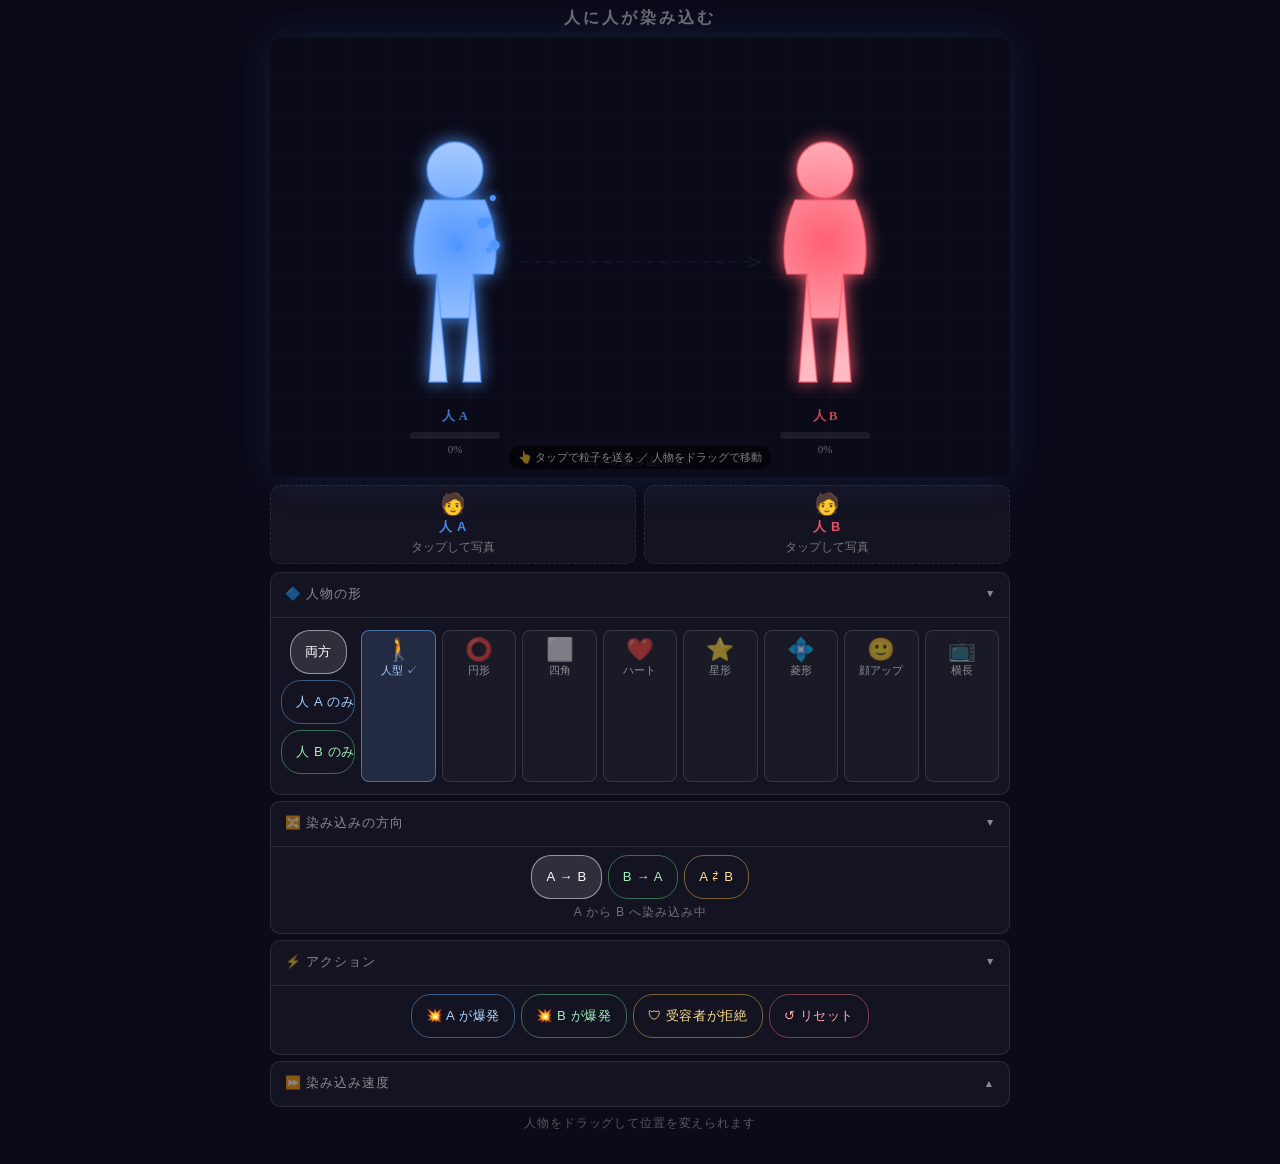
==== commit 9a93a619: "Update fmt.Println message from 'Hello' to 'Goodbye'" ====
--- a/shimikomi/index.html
+++ b/shimikomi/index.html
@@ -6,285 +6,119 @@
   <title>人に人が染み込む</title>
   <style>
     *,*::before,*::after{margin:0;padding:0;box-sizing:border-box;}
-
     :root{
       --bg:#0a0a18;
       --panel:rgba(255,255,255,0.04);
       --border:rgba(255,255,255,0.1);
-      --text:rgba(255,255,255,0.55);
-    }
-
-    html{
-      background:var(--bg);
-      /* スクロール有効化 */
-      overflow-y:auto;
-      overflow-x:hidden;
-    }
-
+    }
+    html{background:var(--bg);overflow-y:auto;overflow-x:hidden;}
     body{
-      min-height:100dvh;
-      width:100%;
-      background:var(--bg);
-      color:#ccc;
+      min-height:100dvh;width:100%;
+      background:var(--bg);color:#ccc;
       font-family:'Segoe UI','Helvetica Neue',sans-serif;
-      display:flex;
-      flex-direction:column;
-      align-items:center;
-      padding:8px 6px 32px;
-      gap:8px;
-      /* キャンバス操作中だけtouch-actionをJSで切り替える */
-      overflow-x:hidden;
-    }
-
-    /* ===== タイトル ===== */
-    h1{
-      font-size:clamp(0.78rem,3vw,1rem);
-      letter-spacing:.18em;
-      opacity:.5;
-      flex-shrink:0;
-    }
-
-    /* ===== キャンバスラッパー ===== */
-    #canvas-wrap{
-      position:relative;
-      width:100%;
-      max-width:740px;
-      flex-shrink:0;
-      /* iPhone SE: 幅375px → キャンバスは幅100%で高さauto */
-    }
-    canvas{
-      display:block;
-      width:100%;
-      height:auto;
-      border-radius:12px;
-      box-shadow:0 0 40px rgba(80,140,255,0.15);
-      /* touch-actionはJS側で動的制御 */
-      touch-action:none;
-      cursor:crosshair;
-    }
+      display:flex;flex-direction:column;align-items:center;
+      padding:8px 6px 32px;gap:8px;overflow-x:hidden;
+    }
+    h1{font-size:clamp(0.78rem,3vw,1rem);letter-spacing:.18em;opacity:.5;}
+
+    /* キャンバス */
+    #canvas-wrap{position:relative;width:100%;max-width:740px;}
+    canvas{display:block;width:100%;height:auto;border-radius:12px;
+      box-shadow:0 0 40px rgba(80,140,255,0.15);touch-action:none;cursor:crosshair;}
     #hint{
-      position:absolute;
-      bottom:8px;left:50%;
-      transform:translateX(-50%);
-      background:rgba(0,0,0,0.6);
-      color:rgba(255,255,255,0.5);
-      font-size:clamp(0.58rem,1.8vw,0.7rem);
-      padding:4px 10px;
-      border-radius:14px;
-      pointer-events:none;
-      white-space:nowrap;
-      transition:opacity .5s;
-    }
-
-    /* ===== アップロードエリア ===== */
-    #upload-row{
-      display:flex;
-      gap:8px;
-      width:100%;
-      max-width:740px;
-    }
+      position:absolute;bottom:8px;left:50%;transform:translateX(-50%);
+      background:rgba(0,0,0,0.6);color:rgba(255,255,255,0.5);
+      font-size:clamp(0.58rem,1.8vw,0.7rem);padding:4px 10px;border-radius:14px;
+      pointer-events:none;white-space:nowrap;transition:opacity .5s;
+    }
+
+    /* アップロード */
+    #upload-row{display:flex;gap:8px;width:100%;max-width:740px;}
     .upload-card{
-      flex:1;
-      background:var(--panel);
-      border:1px dashed var(--border);
-      border-radius:10px;
-      padding:8px 6px;
-      display:flex;
-      flex-direction:column;
-      align-items:center;
-      gap:4px;
-      cursor:pointer;
-      transition:background .2s;
-      -webkit-tap-highlight-color:transparent;
-      min-height:60px;
-      justify-content:center;
+      flex:1;background:var(--panel);border:1px dashed var(--border);
+      border-radius:10px;padding:8px 6px;display:flex;flex-direction:column;
+      align-items:center;gap:4px;cursor:pointer;transition:background .2s;
+      -webkit-tap-highlight-color:transparent;min-height:60px;justify-content:center;
     }
     .upload-card:hover{background:rgba(255,255,255,0.07);}
     .upload-card input[type=file]{display:none;}
-    .upload-card .card-label{
-      font-size:clamp(0.6rem,1.9vw,0.72rem);
-      opacity:.55;
-      text-align:center;
-      line-height:1.3;
-    }
-    .upload-card .card-title{
-      font-size:clamp(0.68rem,2.2vw,0.8rem);
-      font-weight:bold;
-      letter-spacing:.05em;
-    }
+    .upload-card .card-label{font-size:clamp(0.6rem,1.9vw,0.72rem);opacity:.55;text-align:center;line-height:1.3;}
+    .upload-card .card-title{font-size:clamp(0.68rem,2.2vw,0.8rem);font-weight:bold;letter-spacing:.05em;}
     .card-a .card-title{color:rgba(80,150,255,0.9);}
     .card-b .card-title{color:rgba(255,90,110,0.9);}
-    .upload-card .thumb{
-      width:34px;height:34px;
-      border-radius:50%;
-      object-fit:cover;
-      border:2px solid rgba(255,255,255,0.2);
-      display:none;
-    }
+    .upload-card .thumb{width:34px;height:34px;border-radius:50%;object-fit:cover;border:2px solid rgba(255,255,255,0.2);display:none;}
     .upload-card .thumb.visible{display:block;}
     .upload-card .icon{font-size:1.3rem;line-height:1;}
 
-    /* ===== アコーディオン ===== */
-    #ctrl-wrap{
-      width:100%;
-      max-width:740px;
-      display:flex;
-      flex-direction:column;
-      gap:6px;
-    }
-    .accordion{
-      background:var(--panel);
-      border:1px solid var(--border);
-      border-radius:10px;
-      overflow:hidden;
-    }
+    /* アコーディオン */
+    #ctrl-wrap{width:100%;max-width:740px;display:flex;flex-direction:column;gap:6px;}
+    .accordion{background:var(--panel);border:1px solid var(--border);border-radius:10px;overflow:hidden;}
     .accordion-header{
-      display:flex;
-      align-items:center;
-      justify-content:space-between;
-      padding:10px 14px;
-      cursor:pointer;
-      font-size:clamp(0.68rem,2.2vw,0.8rem);
-      color:rgba(255,255,255,0.5);
-      letter-spacing:.07em;
-      -webkit-tap-highlight-color:transparent;
-      min-height:44px;
+      display:flex;align-items:center;justify-content:space-between;
+      padding:10px 14px;cursor:pointer;
+      font-size:clamp(0.68rem,2.2vw,0.8rem);color:rgba(255,255,255,0.5);
+      letter-spacing:.07em;-webkit-tap-highlight-color:transparent;min-height:44px;
     }
     .accordion-header .arrow{transition:transform .25s;font-style:normal;font-size:.65rem;}
     .accordion.open .accordion-header .arrow{transform:rotate(180deg);}
-    .accordion-body{
-      display:none;
-      padding:8px 10px 12px;
-      border-top:1px solid var(--border);
-    }
+    .accordion-body{display:none;padding:8px 10px 12px;border-top:1px solid var(--border);}
     .accordion.open .accordion-body{display:block;}
 
-    /* ===== ボタン ===== */
-    .ctrl-row{
-      display:flex;
-      flex-wrap:wrap;
-      gap:6px;
-      justify-content:center;
-      align-items:center;
-      margin-bottom:4px;
-    }
+    /* ボタン */
+    .ctrl-row{display:flex;flex-wrap:wrap;gap:6px;justify-content:center;align-items:center;margin-bottom:4px;}
     .btn{
-      padding:8px 14px;
-      background:transparent;
-      border-radius:20px;
-      cursor:pointer;
-      font-size:clamp(0.7rem,2.3vw,0.82rem);
-      letter-spacing:.05em;
-      transition:background .2s,transform .1s;
-      -webkit-tap-highlight-color:transparent;
-      min-height:44px;
-      min-width:44px;
-      white-space:nowrap;
+      padding:8px 14px;background:transparent;border-radius:20px;cursor:pointer;
+      font-size:clamp(0.7rem,2.3vw,0.82rem);letter-spacing:.05em;
+      transition:background .2s,transform .1s;-webkit-tap-highlight-color:transparent;
+      min-height:44px;min-width:44px;white-space:nowrap;
     }
     .btn:active{transform:scale(.93);}
     .btn-blue {border:1px solid rgba(100,180,255,.45);color:#aad4ff;}
-    .btn-blue:hover {background:rgba(100,160,255,.15);}
+    .btn-blue:hover{background:rgba(100,160,255,.15);}
     .btn-red  {border:1px solid rgba(255,120,120,.45);color:#ffaaaa;}
-    .btn-red:hover  {background:rgba(255,100,100,.15);}
-    .btn-gold {border:1px solid rgba(255,200,80,.45); color:#ffe090;}
-    .btn-gold:hover {background:rgba(255,200,80,.12);}
+    .btn-red:hover{background:rgba(255,100,100,.15);}
+    .btn-gold {border:1px solid rgba(255,200,80,.45);color:#ffe090;}
+    .btn-gold:hover{background:rgba(255,200,80,.12);}
     .btn-green{border:1px solid rgba(100,220,140,.45);color:#a0f0b8;}
     .btn-green:hover{background:rgba(100,220,140,.12);}
     .btn.active{background:rgba(255,255,255,.12);border-color:rgba(255,255,255,.5);color:#fff;}
 
-    /* 速度ボタン */
     .spd-btn{
-      min-width:52px;height:40px;
-      border-radius:18px;
-      border:1px solid rgba(255,255,255,.2);
-      background:transparent;
-      color:rgba(255,255,255,.5);
-      font-size:.76rem;
-      cursor:pointer;
-      transition:background .2s,color .2s;
-      -webkit-tap-highlight-color:transparent;
-      min-height:44px;
-      padding:0 10px;
-    }
-    .spd-btn.active{
-      background:rgba(120,180,255,.25);
-      border-color:rgba(120,180,255,.6);
-      color:#aad4ff;
-    }
-
-    /* スライダー */
+      min-width:52px;height:40px;border-radius:18px;
+      border:1px solid rgba(255,255,255,.2);background:transparent;
+      color:rgba(255,255,255,.5);font-size:.76rem;cursor:pointer;
+      transition:background .2s,color .2s;-webkit-tap-highlight-color:transparent;
+      min-height:44px;padding:0 10px;
+    }
+    .spd-btn.active{background:rgba(120,180,255,.25);border-color:rgba(120,180,255,.6);color:#aad4ff;}
+
     input[type=range]{
-      -webkit-appearance:none;
-      width:clamp(100px,28vw,160px);
-      height:4px;
-      border-radius:2px;
-      background:rgba(255,255,255,.15);
-      outline:none;
-      cursor:pointer;
+      -webkit-appearance:none;width:clamp(100px,28vw,160px);height:4px;
+      border-radius:2px;background:rgba(255,255,255,.15);outline:none;cursor:pointer;
     }
     input[type=range]::-webkit-slider-thumb{
-      -webkit-appearance:none;
-      width:26px;height:26px;
-      border-radius:50%;
-      background:#7ab4ff;
-      cursor:pointer;
-      box-shadow:0 0 6px rgba(120,180,255,.5);
+      -webkit-appearance:none;width:26px;height:26px;border-radius:50%;
+      background:#7ab4ff;cursor:pointer;box-shadow:0 0 6px rgba(120,180,255,.5);
     }
     input[type=range]::-moz-range-thumb{
-      width:26px;height:26px;
-      border-radius:50%;background:#7ab4ff;border:none;cursor:pointer;
-    }
-
-    /* 形状選択 */
-    .shape-grid{
-      display:grid;
-      grid-template-columns:repeat(auto-fill,minmax(72px,1fr));
-      gap:6px;
-      margin-top:4px;
-    }
+      width:26px;height:26px;border-radius:50%;background:#7ab4ff;border:none;cursor:pointer;
+    }
+
+    /* 形状 */
+    .shape-grid{display:grid;grid-template-columns:repeat(auto-fill,minmax(72px,1fr));gap:6px;margin-top:4px;}
     .shape-btn{
-      display:flex;
-      flex-direction:column;
-      align-items:center;
-      gap:3px;
-      padding:8px 4px;
-      background:rgba(255,255,255,0.03);
-      border:1px solid rgba(255,255,255,0.12);
-      border-radius:8px;
-      cursor:pointer;
-      font-size:clamp(0.58rem,1.8vw,0.68rem);
-      color:rgba(255,255,255,0.5);
-      transition:background .2s;
-      -webkit-tap-highlight-color:transparent;
-      min-height:44px;
+      display:flex;flex-direction:column;align-items:center;gap:3px;
+      padding:8px 4px;background:rgba(255,255,255,0.03);
+      border:1px solid rgba(255,255,255,0.12);border-radius:8px;cursor:pointer;
+      font-size:clamp(0.58rem,1.8vw,0.68rem);color:rgba(255,255,255,0.5);
+      transition:background .2s;-webkit-tap-highlight-color:transparent;min-height:44px;
     }
     .shape-btn:hover{background:rgba(255,255,255,0.07);}
-    .shape-btn.active{
-      background:rgba(120,180,255,0.15);
-      border-color:rgba(120,180,255,0.5);
-      color:#aad4ff;
-    }
+    .shape-btn.active{background:rgba(120,180,255,0.15);border-color:rgba(120,180,255,0.5);color:#aad4ff;}
     .shape-btn .shape-icon{font-size:1.4rem;line-height:1;}
 
-    /* 方向ラベル */
-    #dirLabel{
-      font-size:clamp(0.65rem,2vw,0.76rem);
-      opacity:.5;
-      letter-spacing:.07em;
-      text-align:center;
-      margin-top:5px;
-    }
-
-    /* ステータス */
-    #statusText{
-      font-size:clamp(0.65rem,2vw,0.76rem);
-      opacity:.4;
-      letter-spacing:.07em;
-      min-height:1.3em;
-      text-align:center;
-      transition:opacity .4s;
-      padding:0 8px;
-    }
+    #dirLabel{font-size:clamp(0.65rem,2vw,0.76rem);opacity:.5;letter-spacing:.07em;text-align:center;margin-top:5px;}
+    #statusText{font-size:clamp(0.65rem,2vw,0.76rem);opacity:.4;letter-spacing:.07em;min-height:1.3em;text-align:center;transition:opacity .4s;padding:0 8px;}
   </style>
 </head>
 <body>
@@ -296,7 +130,6 @@
   <div id="hint">👆 タップで粒子を送る ／ 人物をドラッグで移動</div>
 </div>
 
-<!-- 写真アップロード -->
 <div id="upload-row">
   <label class="upload-card card-a">
     <input type="file" id="fileA" accept="image/*"/>
@@ -314,22 +147,17 @@
   </label>
 </div>
 
-<!-- コントロール -->
 <div id="ctrl-wrap">
 
-  <!-- 形状 -->
   <div class="accordion open" id="acc-shape">
     <div class="accordion-header" onclick="toggleAcc('acc-shape')">
       <span>🔷 人物の形</span><i class="arrow">▲</i>
     </div>
     <div class="accordion-body">
-      <div class="shape-grid" id="shapeGrid">
-        <!-- JSで生成 -->
-      </div>
+      <div class="shape-grid" id="shapeGrid"></div>
     </div>
   </div>
 
-  <!-- 方向 -->
   <div class="accordion open" id="acc-dir">
     <div class="accordion-header" onclick="toggleAcc('acc-dir')">
       <span>🔀 染み込みの方向</span><i class="arrow">▲</i>
@@ -344,7 +172,6 @@
     </div>
   </div>
 
-  <!-- アクション -->
   <div class="accordion open" id="acc-act">
     <div class="accordion-header" onclick="toggleAcc('acc-act')">
       <span>⚡ アクション</span><i class="arrow">▲</i>
@@ -359,7 +186,6 @@
     </div>
   </div>
 
-  <!-- 速度 -->
   <div class="accordion" id="acc-spd">
     <div class="accordion-header" onclick="toggleAcc('acc-spd')">
       <span>⏩ 染み込み速度</span><i class="arrow">▲</i>
@@ -381,7 +207,8 @@
 
 <script>
 // =============================================
-// MIT License – Human Seeping Into Human v5
+// MIT License – Human Seeping Into Human v6
+// モーフィング修正版：オフスクリーンCanvas合成方式
 // =============================================
 
 const canvas   = document.getElementById('canvas');
@@ -395,171 +222,135 @@
 canvas.height = LH;
 
 // =============================================
+// オフスクリーンCanvas生成ヘルパー
+// 各人物の描画を独立したCanvasで行い、最後に合成する
+// =============================================
+function makeOffscreen(w, h){
+  const c = document.createElement('canvas');
+  c.width = w; c.height = h;
+  return { canvas: c, ctx: c.getContext('2d') };
+}
+
+// =============================================
 // アコーディオン
 // =============================================
-function toggleAcc(id){
-  document.getElementById(id).classList.toggle('open');
-}
+function toggleAcc(id){ document.getElementById(id).classList.toggle('open'); }
 
 // =============================================
 // 形状定義
 // =============================================
 const SHAPES = [
   {
-    id:'human',
-    label:'人型',
-    icon:'🚶',
-    // 判定用楕円 [rx, ry, offsetY]
-    hitEllipse:[48, 115, -20],
-    // パスを描く関数(cx,cy)
-    draw(cx,cy){
-      ctx.save(); ctx.translate(cx,cy);
-      ctx.beginPath();
-      ctx.arc(0,-92,28,0,Math.PI*2);
-      ctx.moveTo(-30,-62);
-      ctx.bezierCurveTo(-44,-30,-42,0,-38,12);
-      ctx.lineTo(-18,12); ctx.lineTo(-14,56); ctx.lineTo(14,56);
-      ctx.lineTo(18,12);  ctx.lineTo(38,12);
-      ctx.bezierCurveTo(42,0,44,-30,30,-62);
-      ctx.closePath();
-      ctx.moveTo(-18,12); ctx.lineTo(-26,120); ctx.lineTo(-8,120); ctx.lineTo(-14,56); ctx.closePath();
-      ctx.moveTo(14,56);  ctx.lineTo(8,120);   ctx.lineTo(26,120); ctx.lineTo(18,12);  ctx.closePath();
-      ctx.restore();
+    id:'human', label:'人型', icon:'🚶',
+    hitEllipse:[48,115,-20],
+    draw(cx,cy,c){
+      c.save(); c.translate(cx,cy);
+      c.beginPath();
+      c.arc(0,-92,28,0,Math.PI*2);
+      c.moveTo(-30,-62);
+      c.bezierCurveTo(-44,-30,-42,0,-38,12);
+      c.lineTo(-18,12); c.lineTo(-14,56); c.lineTo(14,56);
+      c.lineTo(18,12);  c.lineTo(38,12);
+      c.bezierCurveTo(42,0,44,-30,30,-62);
+      c.closePath();
+      c.moveTo(-18,12); c.lineTo(-26,120); c.lineTo(-8,120); c.lineTo(-14,56); c.closePath();
+      c.moveTo(14,56);  c.lineTo(8,120);   c.lineTo(26,120); c.lineTo(18,12);  c.closePath();
+      c.restore();
     },
-    // 画像描画領域 [x,y,w,h] (cx,cy基準)
     imgRect(cx,cy){ return {x:cx-44,y:cy-124,w:88,h:248}; },
   },
   {
-    id:'circle',
-    label:'円形',
-    icon:'⭕',
-    hitEllipse:[90, 90, 0],
-    draw(cx,cy){
-      ctx.beginPath();
-      ctx.arc(cx, cy, 90, 0, Math.PI*2);
-    },
+    id:'circle', label:'円形', icon:'⭕',
+    hitEllipse:[90,90,0],
+    draw(cx,cy,c){ c.beginPath(); c.arc(cx,cy,90,0,Math.PI*2); },
     imgRect(cx,cy){ return {x:cx-90,y:cy-90,w:180,h:180}; },
   },
   {
-    id:'square',
-    label:'四角',
-    icon:'⬜',
-    hitEllipse:[85, 95, 0],
-    draw(cx,cy){
-      ctx.beginPath();
-      ctx.roundRect(cx-85, cy-95, 170, 190, 18);
-    },
+    id:'square', label:'四角', icon:'⬜',
+    hitEllipse:[85,95,0],
+    draw(cx,cy,c){ c.beginPath(); c.roundRect(cx-85,cy-95,170,190,18); },
     imgRect(cx,cy){ return {x:cx-85,y:cy-95,w:170,h:190}; },
   },
   {
-    id:'heart',
-    label:'ハート',
-    icon:'❤️',
-    hitEllipse:[88, 90, 0],
-    draw(cx,cy){
-      ctx.save(); ctx.translate(cx, cy-10);
-      ctx.beginPath();
-      ctx.moveTo(0, 80);
-      ctx.bezierCurveTo(-90,30,-90,-50,0,-30);
-      ctx.bezierCurveTo(90,-50,90,30,0,80);
-      ctx.closePath();
-      ctx.restore();
+    id:'heart', label:'ハート', icon:'❤️',
+    hitEllipse:[88,90,0],
+    draw(cx,cy,c){
+      c.save(); c.translate(cx,cy-10);
+      c.beginPath();
+      c.moveTo(0,80);
+      c.bezierCurveTo(-90,30,-90,-50,0,-30);
+      c.bezierCurveTo(90,-50,90,30,0,80);
+      c.closePath();
+      c.restore();
     },
     imgRect(cx,cy){ return {x:cx-88,y:cy-90,w:176,h:180}; },
   },
   {
-    id:'star',
-    label:'星形',
-    icon:'⭐',
-    hitEllipse:[85, 85, 0],
-    draw(cx,cy){
-      ctx.save(); ctx.translate(cx,cy);
-      ctx.beginPath();
+    id:'star', label:'星形', icon:'⭐',
+    hitEllipse:[85,85,0],
+    draw(cx,cy,c){
+      c.save(); c.translate(cx,cy);
+      c.beginPath();
       for(let i=0;i<5;i++){
-        const outerA = (i*4-1)*Math.PI/10;
-        const innerA = outerA + Math.PI/5;
-        if(i===0) ctx.moveTo(Math.cos(outerA)*88, Math.sin(outerA)*88);
-        else       ctx.lineTo(Math.cos(outerA)*88, Math.sin(outerA)*88);
-        ctx.lineTo(Math.cos(innerA)*40, Math.sin(innerA)*40);
+        const oa=(i*4-1)*Math.PI/10, ia=oa+Math.PI/5;
+        if(i===0) c.moveTo(Math.cos(oa)*88,Math.sin(oa)*88);
+        else       c.lineTo(Math.cos(oa)*88,Math.sin(oa)*88);
+        c.lineTo(Math.cos(ia)*40,Math.sin(ia)*40);
       }
-      ctx.closePath();
-      ctx.restore();
+      c.closePath(); c.restore();
     },
     imgRect(cx,cy){ return {x:cx-88,y:cy-88,w:176,h:176}; },
   },
   {
-    id:'diamond',
-    label:'菱形',
-    icon:'💠',
-    hitEllipse:[80, 100, 0],
-    draw(cx,cy){
-      ctx.beginPath();
-      ctx.moveTo(cx,    cy-100);
-      ctx.lineTo(cx+80, cy);
-      ctx.lineTo(cx,    cy+100);
-      ctx.lineTo(cx-80, cy);
-      ctx.closePath();
+    id:'diamond', label:'菱形', icon:'💠',
+    hitEllipse:[80,100,0],
+    draw(cx,cy,c){
+      c.beginPath();
+      c.moveTo(cx,cy-100); c.lineTo(cx+80,cy);
+      c.lineTo(cx,cy+100); c.lineTo(cx-80,cy);
+      c.closePath();
     },
     imgRect(cx,cy){ return {x:cx-80,y:cy-100,w:160,h:200}; },
   },
   {
-    id:'bust',
-    label:'顔アップ',
-    icon:'🙂',
-    hitEllipse:[70, 80, 0],
-    draw(cx,cy){
-      ctx.save(); ctx.translate(cx,cy);
-      ctx.beginPath();
-      // 頭部のみ（顔アップ用）
-      ctx.arc(0,-20,68,0,Math.PI*2);
-      // 首・肩
-      ctx.moveTo(-30,46);
-      ctx.bezierCurveTo(-60,60,-80,80,-80,110);
-      ctx.lineTo(80,110);
-      ctx.bezierCurveTo(80,80,60,60,30,46);
-      ctx.arc(0,-20,68,Math.PI*0.35,Math.PI*0.65);
-      ctx.closePath();
-      ctx.restore();
+    id:'bust', label:'顔アップ', icon:'🙂',
+    hitEllipse:[70,80,0],
+    draw(cx,cy,c){
+      c.save(); c.translate(cx,cy);
+      c.beginPath();
+      c.arc(0,-20,68,0,Math.PI*2);
+      c.moveTo(-30,46);
+      c.bezierCurveTo(-60,60,-80,80,-80,110);
+      c.lineTo(80,110);
+      c.bezierCurveTo(80,80,60,60,30,46);
+      c.arc(0,-20,68,Math.PI*0.35,Math.PI*0.65);
+      c.closePath(); c.restore();
     },
     imgRect(cx,cy){ return {x:cx-80,y:cy-90,w:160,h:200}; },
   },
   {
-    id:'custom_wide',
-    label:'横長',
-    icon:'📺',
-    hitEllipse:[110, 70, 0],
-    draw(cx,cy){
-      ctx.beginPath();
-      ctx.roundRect(cx-110, cy-70, 220, 140, 20);
-    },
+    id:'wide', label:'横長', icon:'📺',
+    hitEllipse:[110,70,0],
+    draw(cx,cy,c){ c.beginPath(); c.roundRect(cx-110,cy-70,220,140,20); },
     imgRect(cx,cy){ return {x:cx-110,y:cy-70,w:220,h:140}; },
   },
 ];
 
-// 現在の形状（A・B共通 or 個別）
-let shapeIdA = 'human';
-let shapeIdB = 'human';
-let shapeTarget = 'both'; // 'A' | 'B' | 'both'
-
-function getShape(id){ return SHAPES.find(s=>s.id===id) || SHAPES[0]; }
-
-// =============================================
-// 形状UIを生成
-// =============================================
+let shapeIdA='human', shapeIdB='human', shapeTarget='both';
+function getShape(id){ return SHAPES.find(s=>s.id===id)||SHAPES[0]; }
+
+// 形状UI
 const shapeGrid = document.getElementById('shapeGrid');
-
-// 対象切替ボタン
 const targetRow = document.createElement('div');
-targetRow.className = 'ctrl-row';
-targetRow.style.marginBottom = '8px';
+targetRow.className='ctrl-row';
+targetRow.style.marginBottom='8px';
 ['both','A','B'].forEach(t=>{
-  const b = document.createElement('button');
-  b.className = 'btn ' + (t==='both'?'btn-gold':'t'==='A'?'btn-blue':'btn-green');
-  b.className += t==='both' ? ' btn-gold active' : t==='A' ? ' btn-blue' : ' btn-green';
-  b.textContent = t==='both' ? '両方' : `人 ${t} のみ`;
-  b.dataset.target = t;
-  b.addEventListener('click', ()=>{
-    shapeTarget = t;
+  const b=document.createElement('button');
+  b.className='btn '+(t==='both'?'btn-gold':t==='A'?'btn-blue':'btn-green')+(t==='both'?' active':'');
+  b.textContent=t==='both'?'両方':`人 ${t} のみ`;
+  b.dataset.target=t;
+  b.addEventListener('click',()=>{
+    shapeTarget=t;
     targetRow.querySelectorAll('button').forEach(x=>x.classList.remove('active'));
     b.classList.add('active');
   });
@@ -567,34 +358,31 @@
 });
 shapeGrid.appendChild(targetRow);
 
-// 形状ボタン
-const shapeBtnMap = {};
+const shapeBtnMap={};
 SHAPES.forEach(s=>{
-  const btn = document.createElement('button');
-  btn.className = 'shape-btn' + (s.id==='human' ? ' active' : '');
-  btn.innerHTML = `<span class="shape-icon">${s.icon}</span><span>${s.label}</span>`;
-  btn.addEventListener('click', ()=>{
-    if(shapeTarget==='both'||shapeTarget==='A') shapeIdA = s.id;
-    if(shapeTarget==='both'||shapeTarget==='B') shapeIdB = s.id;
+  const btn=document.createElement('button');
+  btn.className='shape-btn'+(s.id==='human'?' active':'');
+  btn.innerHTML=`<span class="shape-icon">${s.icon}</span><span>${s.label}</span>`;
+  btn.addEventListener('click',()=>{
+    if(shapeTarget==='both'||shapeTarget==='A') shapeIdA=s.id;
+    if(shapeTarget==='both'||shapeTarget==='B') shapeIdB=s.id;
     updateShapeBtns();
     updateStatus(`形状を「${s.label}」に変更`);
   });
-  shapeBtnMap[s.id] = btn;
+  shapeBtnMap[s.id]=btn;
   shapeGrid.appendChild(btn);
 });
 
 function updateShapeBtns(){
   SHAPES.forEach(s=>{
-    const btn = shapeBtnMap[s.id];
-    const isA = shapeIdA===s.id;
-    const isB = shapeIdB===s.id;
-    btn.classList.toggle('active', isA||isB);
-    // ラベルにA/B表示
-    let mark = '';
+    const btn=shapeBtnMap[s.id];
+    const isA=shapeIdA===s.id, isB=shapeIdB===s.id;
+    btn.classList.toggle('active',isA||isB);
+    let mark='';
     if(isA&&isB) mark=' ✓';
     else if(isA) mark=' A';
     else if(isB) mark=' B';
-    btn.querySelector('span:last-child').textContent = s.label + mark;
+    btn.querySelector('span:last-child').textContent=s.label+mark;
   });
 }
 updateShapeBtns();
@@ -602,29 +390,24 @@
 // =============================================
 // 色
 // =============================================
-const COL = {
-  A:{ r:80,  g:150, b:255 },
-  B:{ r:255, g:90,  b:110 },
-};
+const COL={ A:{r:80,g:150,b:255}, B:{r:255,g:90,b:110} };
 
 // =============================================
 // 画像管理
 // =============================================
-const images = { A:null, B:null };
-
-function loadImage(id, file){
-  const reader = new FileReader();
-  reader.onload = e=>{
-    const img = new Image();
-    img.onload = ()=>{
-      images[id] = img;
-      const thumb = document.getElementById('thumb'+id);
-      thumb.src = e.target.result;
-      thumb.classList.add('visible');
+const images={A:null,B:null};
+function loadImage(id,file){
+  const reader=new FileReader();
+  reader.onload=e=>{
+    const img=new Image();
+    img.onload=()=>{
+      images[id]=img;
+      const thumb=document.getElementById('thumb'+id);
+      thumb.src=e.target.result; thumb.classList.add('visible');
       thumb.closest('.upload-card').querySelector('.icon').style.display='none';
       updateStatus(`人 ${id} の写真を設定しました`);
     };
-    img.src = e.target.result;
+    img.src=e.target.result;
   };
   reader.readAsDataURL(file);
 }
@@ -637,13 +420,13 @@
 function makePerson(id,x,y,baseCol){
   return {id,x,y,color:{...baseCol},baseColor:{...baseCol},infusion:0,repelling:0,dragging:false};
 }
-let pA = makePerson('A',185,225,COL.A);
-let pB = makePerson('B',555,225,COL.B);
+let pA=makePerson('A',185,225,COL.A);
+let pB=makePerson('B',555,225,COL.B);
 
 // =============================================
 // 方向
 // =============================================
-let flowDir = 'AB';
+let flowDir='AB';
 function getSender()  { return flowDir==='BA'?pB:pA; }
 function getReceiver(){ return flowDir==='BA'?pA:pB; }
 
@@ -659,128 +442,141 @@
 // ユーティリティ
 // =============================================
 function lerp(a,b,t){return a+(b-a)*Math.max(0,Math.min(1,t));}
-function lerpColor(c1,c2,t){return{r:Math.round(lerp(c1.r,c2.r,t)),g:Math.round(lerp(c1.g,c2.g,t)),b:Math.round(lerp(c1.b,c2.b,t))};}
+function lerpColor(c1,c2,t){
+  return{r:Math.round(lerp(c1.r,c2.r,t)),g:Math.round(lerp(c1.g,c2.g,t)),b:Math.round(lerp(c1.b,c2.b,t))};
+}
 function cs(c,a=1){return `rgba(${c.r},${c.g},${c.b},${a})`;}
 function dist2(x1,y1,x2,y2){const dx=x2-x1,dy=y2-y1;return Math.sqrt(dx*dx+dy*dy);}
 function toLogical(cx,cy){
   const r=canvas.getBoundingClientRect();
   return{x:(cx-r.left)*(LW/r.width),y:(cy-r.top)*(LH/r.height)};
 }
-
-// 形状ごとの当たり判定
 function insidePerson(p,x,y){
-  const sid = p.id==='A'?shapeIdA:shapeIdB;
-  const shape = getShape(sid);
-  const [rx,ry,oy] = shape.hitEllipse;
-  const dx=x-p.x, dy=y-(p.y+oy);
-  return (dx*dx)/(rx*rx)+(dy*dy)/(ry*ry)<1;
-}
-
-// =============================================
-// 写真クリッピング描画
-// =============================================
-function drawClippedImage(person, img, alpha){
-  if(!img||alpha<=0) return;
-  const sid = person.id==='A'?shapeIdA:shapeIdB;
-  const shape = getShape(sid);
-  const rect = shape.imgRect(person.x, person.y);
-
-  ctx.save();
-  shape.draw(person.x, person.y);
-  ctx.clip();
-  ctx.globalAlpha = alpha;
-
-  // cover fit
-  const ir=img.width/img.height;
-  const br=rect.w/rect.h;
-  let dw,dh,dx,dy;
-  if(ir>br){dh=rect.h;dw=dh*ir;dx=rect.x-(dw-rect.w)/2;dy=rect.y;}
-  else     {dw=rect.w;dh=dw/ir;dx=rect.x;dy=rect.y-(dh-rect.h)/2;}
-  ctx.drawImage(img,dx,dy,dw,dh);
-  ctx.restore();
-}
-
-// =============================================
-// 人物描画（モーフィング）
-// =============================================
-function drawPersonMorph(person){
-  const isB  = person.id==='B';
-  const inf  = person.infusion;
-  const srcId  = isB?'A':'B';
+  const sid=p.id==='A'?shapeIdA:shapeIdB;
+  const [rx,ry,oy]=getShape(sid).hitEllipse;
+  const dx=x-p.x,dy=y-(p.y+oy);
+  return(dx*dx)/(rx*rx)+(dy*dy)/(ry*ry)<1;
+}
+
+// =============================================
+// ★ オフスクリーン合成によるモーフィング描画
+//
+// 仕組み:
+//   Layer0: シルエット形状マスク（白塗り）
+//   Layer1: 自分の画像 or 自色グラデーション（alpha=1）
+//   Layer2: 相手の画像 or 相手色グラデーション（alpha=infusion）
+//   → Layer1とLayer2を destination-in でシルエット内にクリップ
+//   → 最後にメインCanvasへ転写
+// =============================================
+function renderPersonMorph(person){
+  const sid    = person.id==='A'?shapeIdA:shapeIdB;
+  const shape  = getShape(sid);
+  const inf    = Math.max(0,Math.min(1,person.infusion)); // 0.0〜1.0
   const ownId  = person.id;
+  const srcId  = person.id==='A'?'B':'A';
   const imgOwn = images[ownId];
   const imgSrc = images[srcId];
   const colOwn = person.baseColor;
-  const colSrc = isB?COL.A:COL.B;
-  const sid    = person.id==='A'?shapeIdA:shapeIdB;
-  const shape  = getShape(sid);
+  const colSrc = person.id==='A'?COL.B:COL.A;
 
   // 震え
   let ox=0;
   if(person.repelling>0) ox=(Math.random()-.5)*5*(person.repelling/65);
   const px=person.x+ox, py=person.y;
 
+  // オフスクリーンCanvas（人物1体分）
+  const off=makeOffscreen(LW,LH);
+  const oc=off.ctx;
+
+  // ------------------------------------------
+  // Step1: シルエットマスクを描く
+  // ------------------------------------------
+  oc.save();
+  shape.draw(px,py,oc);
+  oc.fillStyle='rgba(255,255,255,1)';
+  oc.fill();
+  oc.restore();
+
+  // ------------------------------------------
+  // Step2: 自分レイヤー（source-atop でマスク内に描画）
+  //   infusion=0 → 完全に自分
+  //   infusion=1 → 自分は透明（相手に置き換わる）
+  //   ※ 自分の不透明度 = 1.0（常に下地として存在）
+  // ------------------------------------------
+  oc.save();
+  oc.globalCompositeOperation='source-atop';
+  oc.globalAlpha=1;
+
+  const rect=shape.imgRect(px,py);
+
+  if(imgOwn){
+    // 写真をcover fitで描画
+    const ir=imgOwn.width/imgOwn.height, br=rect.w/rect.h;
+    let dw,dh,dx,dy;
+    if(ir>br){dh=rect.h;dw=dh*ir;dx=rect.x-(dw-rect.w)/2;dy=rect.y;}
+    else     {dw=rect.w;dh=dw/ir;dx=rect.x;dy=rect.y-(dh-rect.h)/2;}
+    oc.drawImage(imgOwn,dx,dy,dw,dh);
+  } else {
+    // 写真なし → グラデーション
+    const grad=oc.createRadialGradient(px,py-20,4,px,py-20,120);
+    grad.addColorStop(0,cs(colOwn,0.95));
+    grad.addColorStop(1,cs(colOwn,0.42));
+    oc.fillStyle=grad;
+    oc.fillRect(rect.x,rect.y,rect.w,rect.h);
+  }
+  oc.restore();
+
+  // ------------------------------------------
+  // Step3: 相手レイヤー（source-atop + globalAlpha=inf）
+  //   infusion が 0→1 に増えるにつれ相手が透けて見える
+  //   写真がある場合は写真を、ない場合は色を重ねる
+  // ------------------------------------------
+  if(inf>0){
+    oc.save();
+    oc.globalCompositeOperation='source-atop';
+    oc.globalAlpha=inf; // ← これがモーフィングの核心
+
+    if(imgSrc){
+      // 相手の写真をcover fitで重ねる
+      const ir=imgSrc.width/imgSrc.height, br=rect.w/rect.h;
+      let dw,dh,dx,dy;
+      if(ir>br){dh=rect.h;dw=dh*ir;dx=rect.x-(dw-rect.w)/2;dy=rect.y;}
+      else     {dw=rect.w;dh=dw/ir;dx=rect.x;dy=rect.y-(dh-rect.h)/2;}
+      oc.drawImage(imgSrc,dx,dy,dw,dh);
+    } else {
+      // 相手の色グラデーション
+      const grad2=oc.createRadialGradient(px,py-20,4,px,py-20,120);
+      grad2.addColorStop(0,cs(colSrc,1));
+      grad2.addColorStop(1,cs(colSrc,0.5));
+      oc.fillStyle=grad2;
+      oc.fillRect(rect.x,rect.y,rect.w,rect.h);
+    }
+    oc.restore();
+  }
+
+  // ------------------------------------------
+  // Step4: オフスクリーンをメインCanvasへ転写
+  //   グロー効果はメインCanvas側で付与
+  // ------------------------------------------
   ctx.save();
-
-  // --- グロー ---
   ctx.shadowColor=cs(person.color,1);
   ctx.shadowBlur=18+inf*28;
-
-  // --- ベース（自色 or 写真） ---
-  if(imgOwn){
-    shape.draw(px,py);
-    ctx.fillStyle=cs(colOwn,0.22);
-    ctx.fill();
-    ctx.shadowBlur=0;
-    // 一時的にpxに合わせて描画
-    const tmpX=person.x; person.x=px;
-    drawClippedImage(person,imgOwn,1);
-    person.x=tmpX;
-  } else {
-    const grad=ctx.createRadialGradient(px,py-20,4,px,py-20,120);
-    grad.addColorStop(0,cs(colOwn,0.95));
-    grad.addColorStop(1,cs(colOwn,0.42));
-    ctx.fillStyle=grad;
-    shape.draw(px,py);
-    ctx.fill();
-  }
-  ctx.shadowBlur=0;
-
-  // --- 染み込み層 ---
-  if(inf>0.01){
-    ctx.save();
-    const tmpX=person.x; person.x=px;
-    shape.draw(px,py);
-    ctx.clip();
-    if(imgSrc){
-      ctx.globalAlpha=inf*0.82;
-      drawClippedImage(person,imgSrc,1);
-      // 色相補正
-      ctx.globalCompositeOperation='color';
-      ctx.globalAlpha=inf*0.4;
-      ctx.fillStyle=cs(colSrc,1);
-      const rect=shape.imgRect(px,py);
-      ctx.fillRect(rect.x,rect.y,rect.w,rect.h);
-    } else {
-      ctx.globalAlpha=inf*0.78;
-      const grad2=ctx.createRadialGradient(px,py-20,4,px,py-20,120);
-      grad2.addColorStop(0,cs(colSrc,0.9));
-      grad2.addColorStop(1,cs(colSrc,0.35));
-      ctx.fillStyle=grad2;
-      const rect=shape.imgRect(px,py);
-      ctx.fillRect(rect.x,rect.y,rect.w,rect.h);
-    }
-    person.x=tmpX;
-    ctx.restore();
-  }
-
-  // --- 輪郭 ---
+  ctx.drawImage(off.canvas,0,0);
+  ctx.restore();
+
+  // ------------------------------------------
+  // Step5: 輪郭線（メインCanvas）
+  // ------------------------------------------
+  ctx.save();
   ctx.strokeStyle=cs(person.color,0.55);
   ctx.lineWidth=1.8;
-  shape.draw(px,py);
+  shape.draw(px,py,ctx);
   ctx.stroke();
-
-  // --- 拒絶シールド ---
+  ctx.restore();
+
+  // ------------------------------------------
+  // Step6: 拒絶シールド
+  // ------------------------------------------
   if(person.repelling>0){
     const prog=person.repelling/65;
     ctx.save();
@@ -789,33 +585,38 @@
     ctx.shadowColor=cs(person.baseColor,prog);
     ctx.shadowBlur=22;
     ctx.beginPath();
-    ctx.ellipse(px,py,100,120,0,0,Math.PI*2);
+    ctx.ellipse(px,py,105,125,0,0,Math.PI*2);
     ctx.stroke();
     ctx.restore();
   }
 
-  // --- ドラッグハイライト ---
+  // ------------------------------------------
+  // Step7: ドラッグハイライト
+  // ------------------------------------------
   if(person.dragging){
     ctx.save();
     ctx.strokeStyle='rgba(255,255,255,0.35)';
     ctx.lineWidth=2;
     ctx.setLineDash([5,5]);
     ctx.beginPath();
-    ctx.ellipse(px,py,100,120,0,0,Math.PI*2);
+    ctx.ellipse(px,py,105,125,0,0,Math.PI*2);
     ctx.stroke();
     ctx.restore();
   }
 
-  // --- ラベル ---
+  // ------------------------------------------
+  // Step8: ラベル＋染み込みバー
+  // ------------------------------------------
+  const absorbed=person.id==='B'?absorbedA:absorbedB;
+  const t=absorbed/MAX_ABSORB;
+
+  ctx.save();
   ctx.fillStyle=cs(person.color,0.75);
   ctx.font='bold 13px Segoe UI';
   ctx.textAlign='center';
-  ctx.fillText(`人 ${person.id}`, px, py+155);
-
-  // --- 染み込みバー ---
-  const absorbed=person.id==='B'?absorbedA:absorbedB;
-  const t=absorbed/MAX_ABSORB;
-  const bw=90,bh=7,bx=px-bw/2,by=py+167;
+  ctx.fillText(`人 ${person.id}`,px,py+158);
+
+  const bw=90,bh=7,bx=px-bw/2,by=py+170;
   ctx.fillStyle='rgba(255,255,255,0.07)';
   ctx.beginPath();ctx.roundRect(bx,by,bw,bh,4);ctx.fill();
   const barCol=person.id==='B'?lerpColor(COL.B,COL.A,t):lerpColor(COL.A,COL.B,t);
@@ -824,7 +625,6 @@
   ctx.fillStyle='rgba(255,255,255,0.38)';
   ctx.font='11px Segoe UI';
   ctx.fillText(`${Math.round(t*100)}%`,px,by+bh+14);
-
   ctx.restore();
 }
 
@@ -873,15 +673,20 @@
   for(let i=0;i<cnt;i++){
     const a=Math.random()*Math.PI*2,r=Math.random()*42;
     repelParticles.push({
-      x:receiver.x+Math.cos(a)*r,y:(receiver.y)+Math.sin(a)*r*.8,
+      x:receiver.x+Math.cos(a)*r,y:receiver.y+Math.sin(a)*r*.8,
       vx:Math.cos(a)*(3+Math.random()*3),vy:Math.sin(a)*(3+Math.random()*3)-2,
       size:2+Math.random()*2.5,alpha:.9,color:{...receiver.color},
     });
   }
   const rb=Math.min(receiver.infusion,.2);
   receiver.infusion=Math.max(0,receiver.infusion-rb);
-  if(receiver.id==='B'){absorbedA=Math.floor(absorbedA*(1-rb));receiver.color=lerpColor(COL.B,COL.A,receiver.infusion*.85);}
-  else{absorbedB=Math.floor(absorbedB*(1-rb));receiver.color=lerpColor(COL.A,COL.B,receiver.infusion*.85);}
+  if(receiver.id==='B'){
+    absorbedA=Math.floor(absorbedA*(1-rb));
+    receiver.color=lerpColor(COL.B,COL.A,receiver.infusion*.85);
+  } else {
+    absorbedB=Math.floor(absorbedB*(1-rb));
+    receiver.color=lerpColor(COL.A,COL.B,receiver.infusion*.85);
+  }
   addRipple(receiver.x,receiver.y,receiver.baseColor);
   updateStatus('🛡 拒絶！ 染み込みが少し戻った...');
 }
@@ -947,10 +752,8 @@
 // 描画
 // =============================================
 function drawBG(){
-  ctx.fillStyle='#0a0a18';
-  ctx.fillRect(0,0,LW,LH);
-  ctx.strokeStyle='rgba(255,255,255,0.022)';
-  ctx.lineWidth=1;
+  ctx.fillStyle='#0a0a18';ctx.fillRect(0,0,LW,LH);
+  ctx.strokeStyle='rgba(255,255,255,0.022)';ctx.lineWidth=1;
   for(let x=0;x<LW;x+=40){ctx.beginPath();ctx.moveTo(x,0);ctx.lineTo(x,LH);ctx.stroke();}
   for(let y=0;y<LH;y+=40){ctx.beginPath();ctx.moveTo(0,y);ctx.lineTo(LW,y);ctx.stroke();}
 }
@@ -960,13 +763,13 @@
   const angle=Math.atan2(by-ay,bx-ax);
   if(dist2(ax,ay,bx,by)<80)return;
   ctx.save();ctx.globalAlpha=.1;
-  const drawArrow=(fromX,fromY,toX,toY,col)=>{
+  const drawArrow=(fx,fy,tx,ty,col)=>{
     ctx.strokeStyle=cs(col);ctx.lineWidth=1.5;ctx.setLineDash([7,7]);
     ctx.beginPath();
-    ctx.moveTo(fromX+Math.cos(angle)*60,fromY+Math.sin(angle)*60);
-    ctx.lineTo(toX-Math.cos(angle)*60,toY-Math.sin(angle)*60);
+    ctx.moveTo(fx+Math.cos(angle)*65,fy+Math.sin(angle)*65);
+    ctx.lineTo(tx-Math.cos(angle)*65,ty-Math.sin(angle)*65);
     ctx.stroke();ctx.setLineDash([]);
-    const hx=toX-Math.cos(angle)*60,hy=toY-Math.sin(angle)*60;
+    const hx=tx-Math.cos(angle)*65,hy=ty-Math.sin(angle)*65;
     ctx.beginPath();
     ctx.moveTo(hx-Math.cos(angle-.4)*14,hy-Math.sin(angle-.4)*14);
     ctx.lineTo(hx,hy);
@@ -1019,9 +822,13 @@
 function loop(){
   frame++;
   updateParticles();
-  drawBG();drawFlowArrow();drawRipples();
-  drawPersonMorph(pA);drawPersonMorph(pB);
-  drawParticles();drawUI();
+  drawBG();
+  drawFlowArrow();
+  drawRipples();
+  renderPersonMorph(pA);
+  renderPersonMorph(pB);
+  drawParticles();
+  drawUI();
   requestAnimationFrame(loop);
 }
 
@@ -1039,38 +846,23 @@
 // ポインター操作
 // =============================================
 let draggingPerson=null,dragOffX=0,dragOffY=0,isPointerDown=false;
-
-// キャンバス操作中はbodyのスクロールを止める
-function lockScroll(){ document.body.style.overflow='hidden'; }
-function unlockScroll(){ document.body.style.overflow=''; }
-
-function getPPos(e){
-  const s=e.touches?e.touches[0]:e;
-  return toLogical(s.clientX,s.clientY);
-}
+function lockScroll(){document.body.style.overflow='hidden';}
+function unlockScroll(){document.body.style.overflow='';}
+function getPPos(e){const s=e.touches?e.touches[0]:e;return toLogical(s.clientX,s.clientY);}
 
 function onDown(e){
   const pos=getPPos(e);
   hintEl.style.opacity='0';
-
-  // 人物ドラッグ判定
   for(const p of [pA,pB]){
     if(insidePerson(p,pos.x,pos.y)){
-      e.preventDefault();
-      lockScroll();
-      isPointerDown=true;
+      e.preventDefault();lockScroll();isPointerDown=true;
       draggingPerson=p;p.dragging=true;
       dragOffX=pos.x-p.x;dragOffY=pos.y-p.y;
-      updateStatus(`人 ${p.id} を移動中...`);
-      return;
-    }
-  }
-
-  // キャンバス内タップ → 粒子放出
+      updateStatus(`人 ${p.id} を移動中...`);return;
+    }
+  }
   if(pos.x>=0&&pos.x<=LW&&pos.y>=0&&pos.y<=LH){
-    e.preventDefault();
-    lockScroll();
-    isPointerDown=true;
+    e.preventDefault();lockScroll();isPointerDown=true;
     const sender=getSender(),receiver=getReceiver();
     if(flowDir==='BOTH'){
       const da=dist2(pos.x,pos.y,pA.x,pA.y),db=dist2(pos.x,pos.y,pB.x,pB.y);
@@ -1081,13 +873,11 @@
     }
     updateStatus('✨ 粒子を送り込んだ');
   }
-  // キャンバス外はスクロール許可（preventDefault不要）
-}
-
+}
 function onMove(e){
   if(!isPointerDown)return;
+  e.preventDefault();
   const pos=getPPos(e);
-  e.preventDefault();
   if(draggingPerson){
     draggingPerson.x=Math.max(70,Math.min(LW-70,pos.x-dragOffX));
     draggingPerson.y=Math.max(130,Math.min(LH-160,pos.y-dragOffY));
@@ -1105,11 +895,9 @@
     }
   }
 }
-
-function onUp(e){
+function onUp(){
   if(!isPointerDown)return;
-  isPointerDown=false;
-  unlockScroll();
+  isPointerDown=false;unlockScroll();
   if(draggingPerson){
     draggingPerson.dragging=false;
     updateStatus(`人 ${draggingPerson.id} を配置しました`);
@@ -1117,26 +905,22 @@
   }
 }
 
-// キャンバスにのみ登録（passiveはonDownで判断）
-canvas.addEventListener('touchstart', onDown, {passive:false});
-canvas.addEventListener('touchmove',  onMove, {passive:false});
-canvas.addEventListener('touchend',   onUp,   {passive:false});
-canvas.addEventListener('mousedown',  onDown, {passive:false});
-canvas.addEventListener('mousemove',  onMove, {passive:false});
-canvas.addEventListener('mouseup',    onUp,   {passive:false});
-canvas.addEventListener('mouseleave', onUp,   {passive:false});
+canvas.addEventListener('touchstart',onDown,{passive:false});
+canvas.addEventListener('touchmove', onMove,{passive:false});
+canvas.addEventListener('touchend',  onUp,  {passive:false});
+canvas.addEventListener('mousedown', onDown,{passive:false});
+canvas.addEventListener('mousemove', onMove,{passive:false});
+canvas.addEventListener('mouseup',   onUp,  {passive:false});
+canvas.addEventListener('mouseleave',onUp,  {passive:false});
 
 // =============================================
 // 方向ボタン
 // =============================================
 function setDir(dir){
   flowDir=dir;
-  ['AB','BA','Both'].forEach(d=>{
-    document.getElementById('dir'+d)?.classList.toggle('active',d.toUpperCase()===dir||(d==='Both'&&dir==='BOTH'));
-  });
-  document.getElementById('dirBoth').classList.toggle('active',dir==='BOTH');
   document.getElementById('dirAB').classList.toggle('active',dir==='AB');
   document.getElementById('dirBA').classList.toggle('active',dir==='BA');
+  document.getElementById('dirBoth').classList.toggle('active',dir==='BOTH');
   const lbl={AB:'A から B へ染み込み中',BA:'B から A へ染み込み中',BOTH:'A ⇄ B 双方向に染み込み中'};
   dirLabel.textContent=lbl[dir];
   updateStatus(`方向を「${lbl[dir]}」に変更`);
@@ -1146,7 +930,7 @@
 document.getElementById('dirBoth').addEventListener('click',()=>setDir('BOTH'));
 
 // =============================================
-// アクションボタン
+// アクション
 // =============================================
 document.getElementById('btnBurstA').addEventListener('click',()=>{
   spawnFromPerson(pA,pB,55,{speed:3,jitter:35,delay:0});
